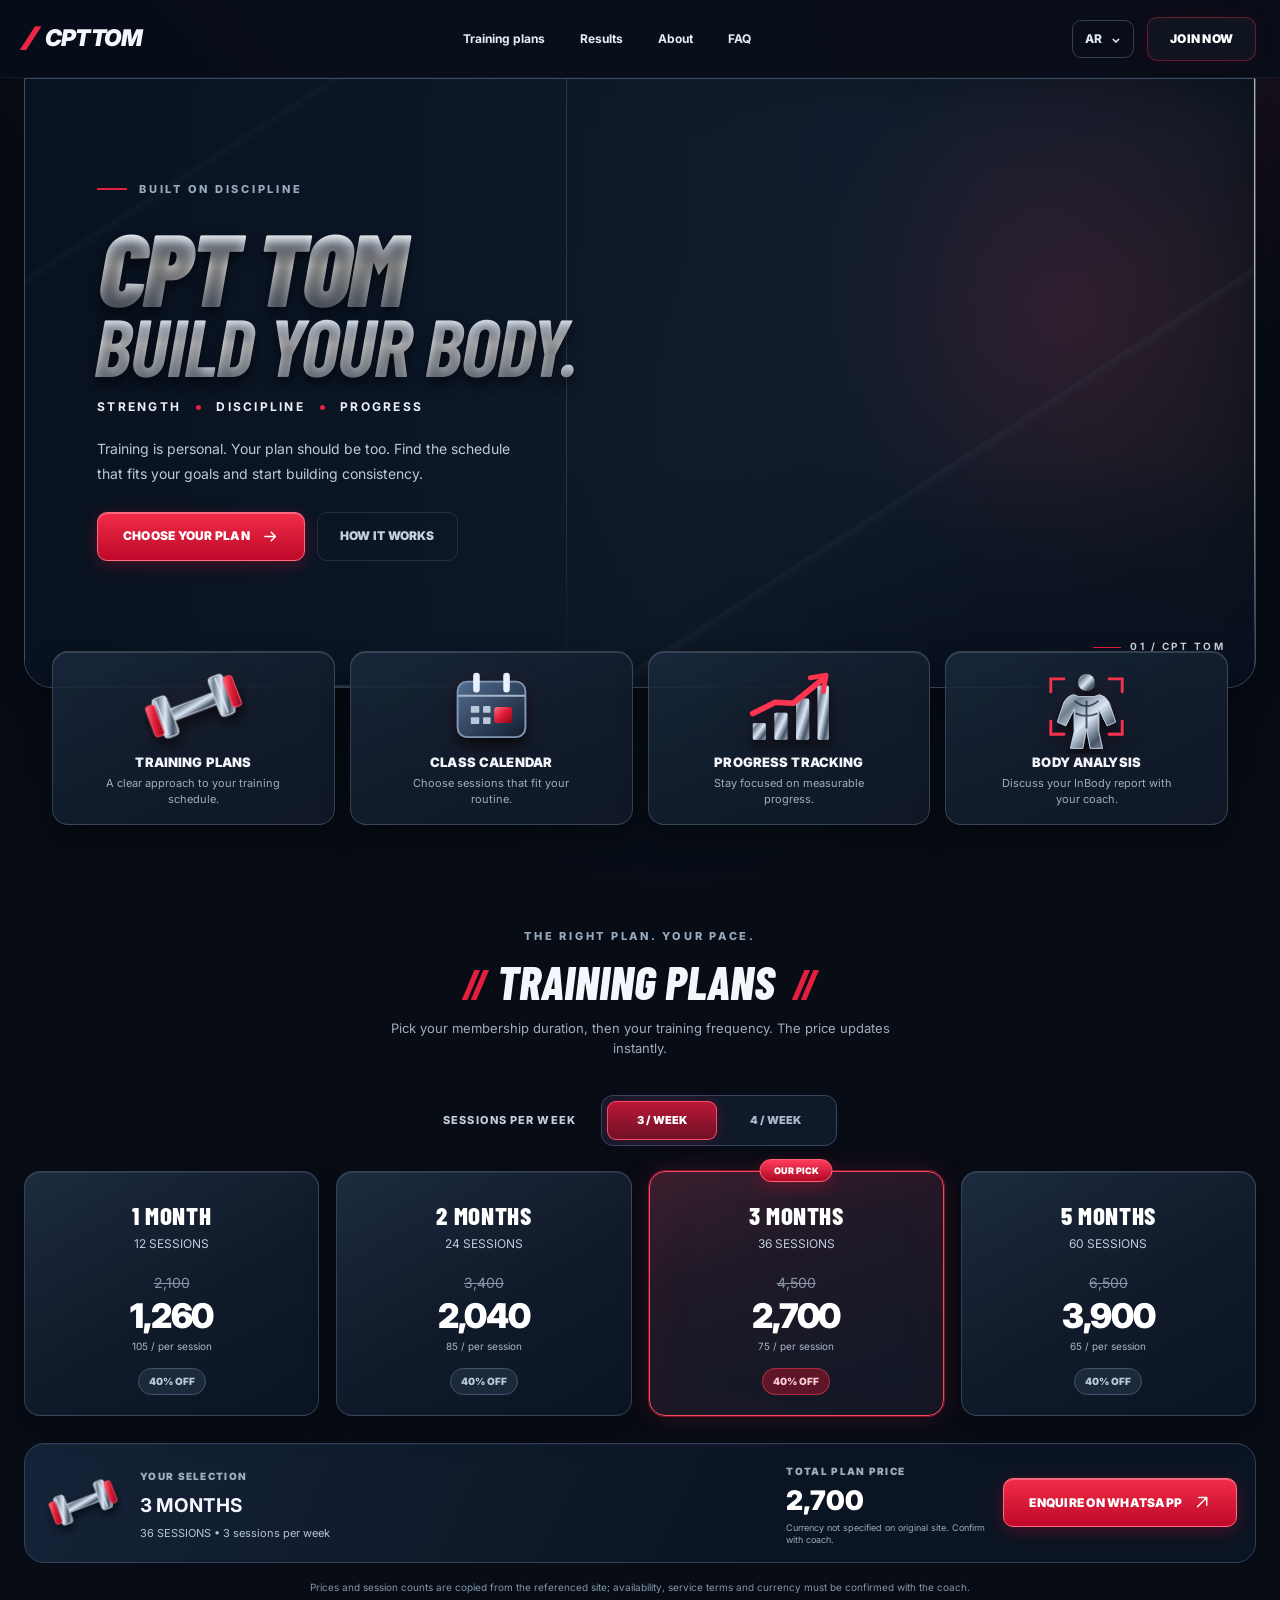
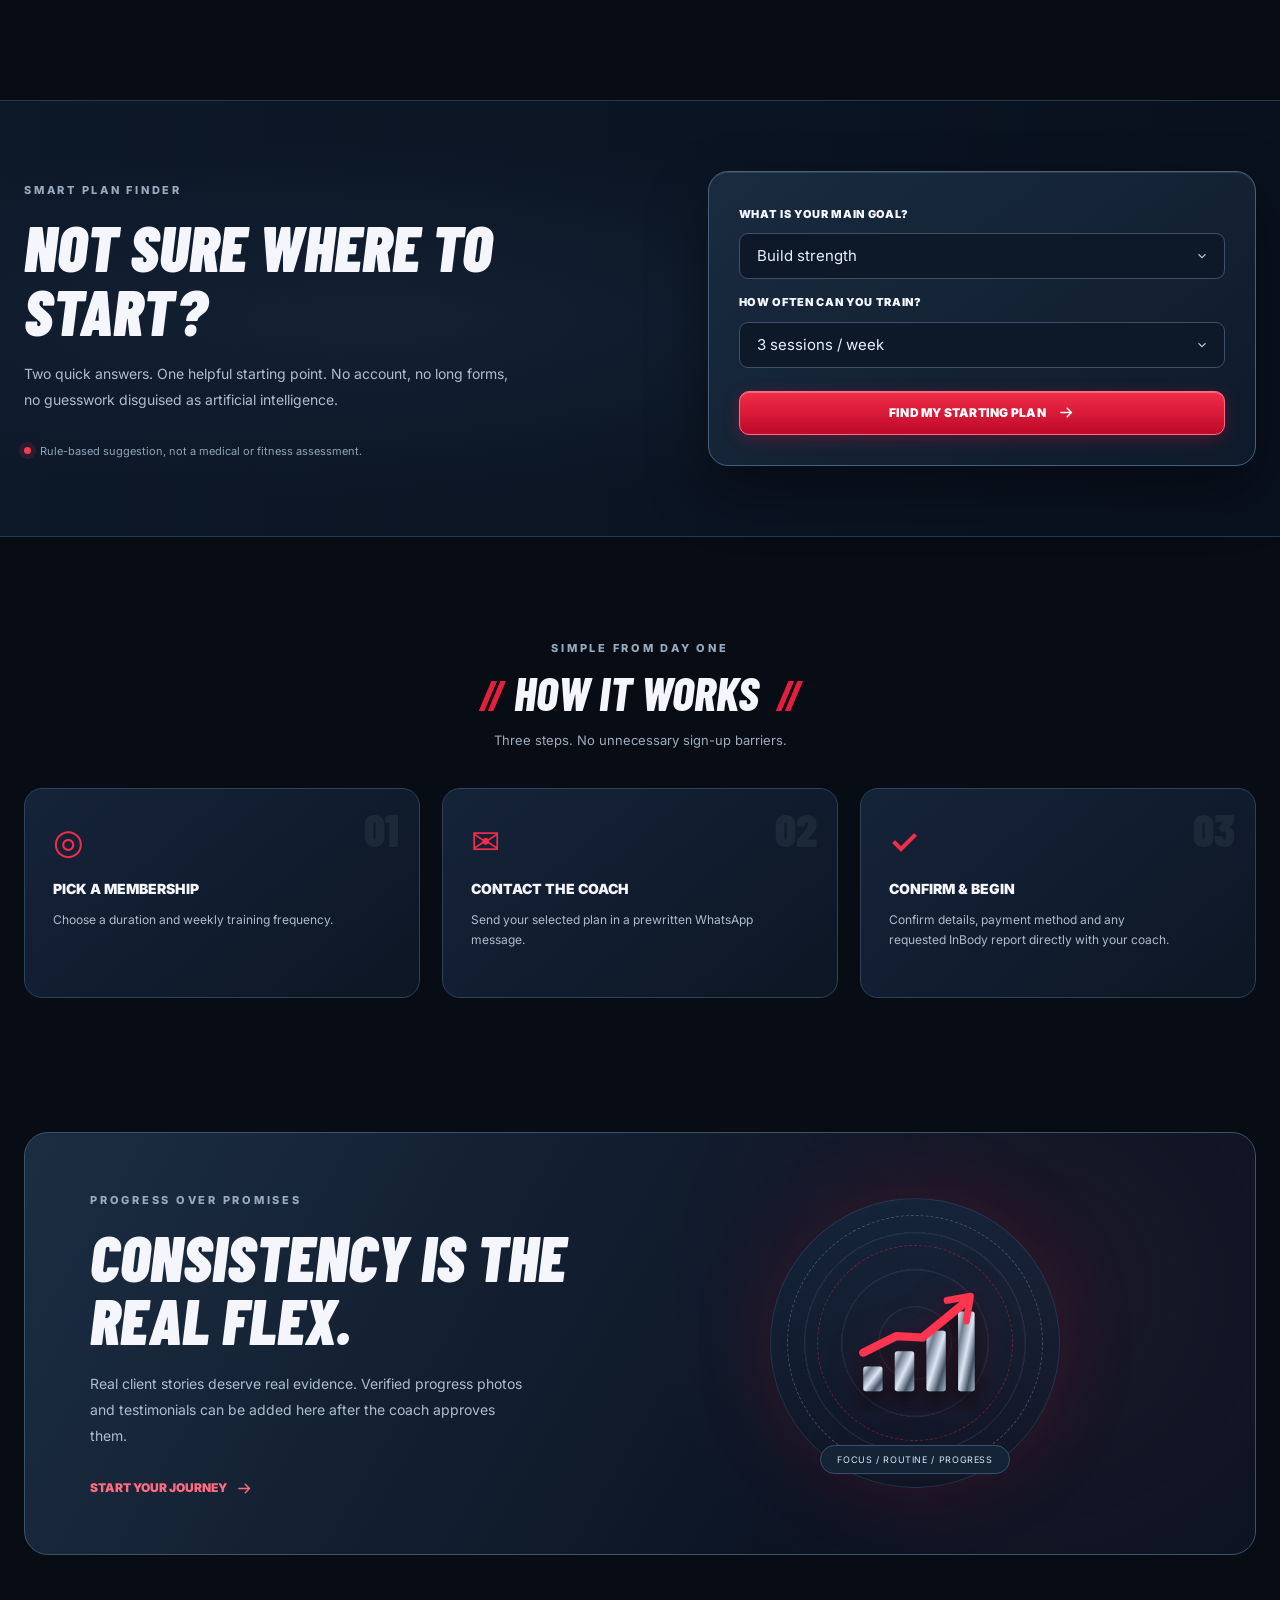
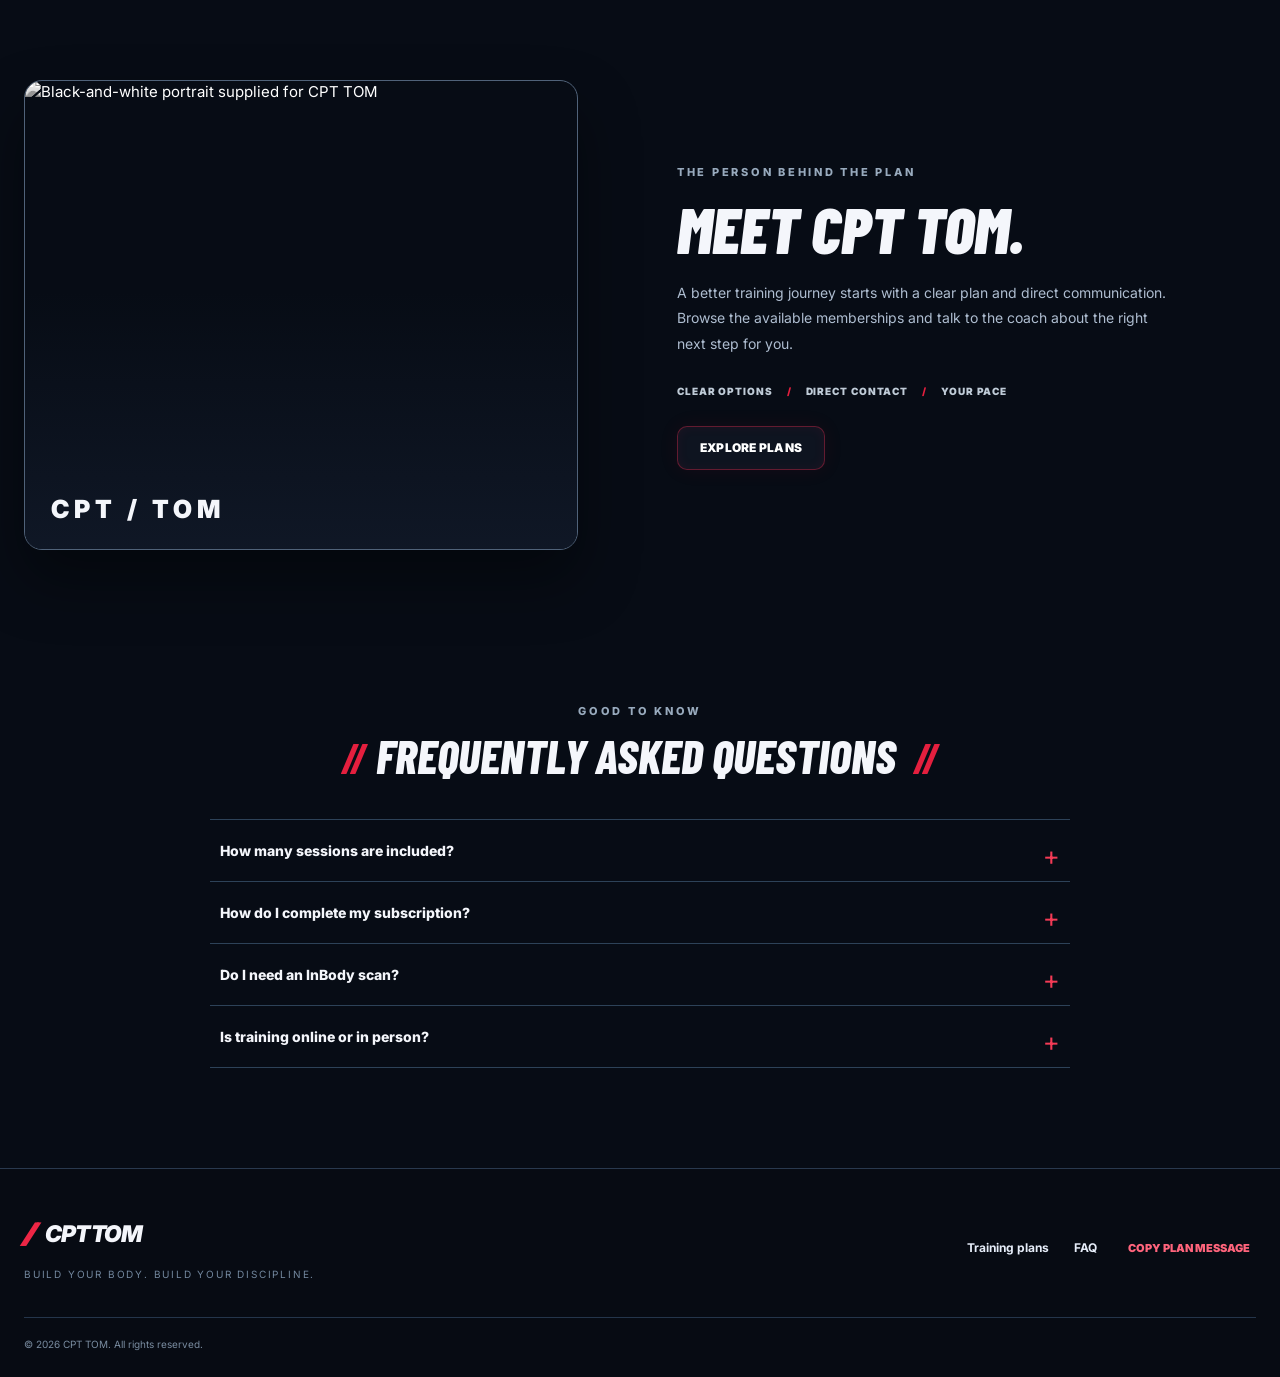
==== index.html @ 25c70163 "Add files via upload" ====
<!DOCTYPE html>
<html lang="en" dir="ltr">
<head>
  <meta charset="UTF-8" />
  <meta name="viewport" content="width=device-width, initial-scale=1, viewport-fit=cover" />
  <meta name="theme-color" content="#080d17" />
  <meta name="description" content="CPT TOM | Personal training membership plans. Choose your schedule and take the first step toward consistent progress." />
  <meta property="og:title" content="CPT TOM | Build Your Body" />
  <meta property="og:description" content="Explore training plans and connect directly with CPT TOM." />
  <meta property="og:type" content="website" />
  <link rel="icon" href="./assets/favicon.svg" type="image/svg+xml" />
  <link rel="stylesheet" href="./style.css" />
  <title>CPT TOM | BUILD YOUR BODY</title>
</head>
<body>
  <svg class="svg-defs" xmlns="http://www.w3.org/2000/svg" aria-hidden="true" focusable="false">
    <defs>
      <linearGradient id="steel" x1="0" y1="0" x2="1" y2="1"><stop stop-color="#eef5ff"/><stop offset=".23" stop-color="#707e8f"/><stop offset=".5" stop-color="#dce7f6"/><stop offset=".76" stop-color="#455365"/><stop offset="1" stop-color="#a4b3c6"/></linearGradient>
      <linearGradient id="redMetal" x1="0" y1="0" x2="1" y2="1"><stop stop-color="#ff7280"/><stop offset=".45" stop-color="#e21f39"/><stop offset="1" stop-color="#8c081b"/></linearGradient>
      <linearGradient id="blueSteel" x1="0" y1="0" x2="1" y2="1"><stop stop-color="#536e91"/><stop offset="1" stop-color="#131e30"/></linearGradient>
      <filter id="iconShadow" x="-40%" y="-40%" width="180%" height="180%"><feDropShadow dx="0" dy="8" stdDeviation="7" flood-color="#000" flood-opacity=".65"/></filter>
    </defs>
    <symbol id="icon-dumbbell" viewBox="0 0 120 100">
      <g filter="url(#iconShadow)" transform="translate(60 49) rotate(-21) translate(-60 -49)">
        <rect x="24" y="43" width="72" height="13" rx="5" fill="url(#steel)" stroke="#d7dfec" stroke-width=".8"/>
        <rect x="20" y="27" width="16" height="44" rx="4" fill="url(#steel)" stroke="#d7dfec" stroke-width="1"/>
        <rect x="11" y="32" width="10" height="34" rx="3" fill="url(#redMetal)" stroke="#ff5168" stroke-width="1"/>
        <rect x="84" y="27" width="16" height="44" rx="4" fill="url(#steel)" stroke="#d7dfec" stroke-width="1"/>
        <rect x="99" y="32" width="10" height="34" rx="3" fill="url(#redMetal)" stroke="#ff5168" stroke-width="1"/>
        <path d="M24 30v38M92 29v40" stroke="#eaf3ff" stroke-opacity=".75" stroke-width="2"/>
      </g>
    </symbol>
    <symbol id="icon-calendar" viewBox="0 0 120 100">
      <g filter="url(#iconShadow)"><rect x="24" y="23" width="72" height="59" rx="10" fill="url(#blueSteel)" stroke="#8095b1" stroke-width="2"/>
        <path d="M24 38h72" stroke="#a5b6cb" stroke-width="2"/>
        <path d="M44 17v14M76 17v14" stroke="#e6f0fe" stroke-width="7" stroke-linecap="round"/>
        <rect x="63" y="50" width="19" height="17" rx="3" fill="url(#redMetal)"/>
        <g fill="#b8c8db"><rect x="38" y="49" width="9" height="7" rx="1"/><rect x="51" y="49" width="8" height="7" rx="1"/><rect x="38" y="61" width="9" height="7" rx="1"/><rect x="51" y="61" width="8" height="7" rx="1"/></g>
      </g>
    </symbol>
    <symbol id="icon-trending" viewBox="0 0 120 100">
      <g filter="url(#iconShadow)"><rect x="22" y="67" width="14" height="18" rx="2" fill="url(#steel)"/><rect x="45" y="56" width="14" height="29" rx="2" fill="url(#steel)"/><rect x="68" y="41" width="14" height="44" rx="2" fill="url(#steel)"/><rect x="91" y="27" width="12" height="58" rx="2" fill="url(#steel)"/>
        <path d="m22 57 24-12 19 1 33-27" stroke="#ff3550" stroke-width="6" stroke-linecap="round" stroke-linejoin="round" fill="none"/>
        <path d="m83 19 17-3-3 18" stroke="#ff3550" stroke-width="5" stroke-linecap="round" stroke-linejoin="round" fill="none"/>
      </g>
    </symbol>
    <symbol id="icon-body" viewBox="0 0 120 100">
      <g filter="url(#iconShadow)" stroke-linecap="round"><path d="M22 34V20h14M84 20h14v14M22 65v14h14M84 79h14V65" fill="none" stroke="#f5334d" stroke-width="3"/>
        <circle cx="60" cy="24" r="9" fill="url(#steel)"/><path d="M46 37Q40 38 36 45L29 66 38 70 47 52 47 76 43 94h13l4-21 4 21h13l-4-18V52l9 18 9-4-7-21q-4-7-10-8l-6 2h-16z" fill="url(#steel)" stroke="#c6d5e9" stroke-width="1"/>
        <path d="M48 44q12 10 24 0M49 57q11 5 22 0M60 44v28" stroke="#152337" stroke-width="2" opacity=".75" fill="none"/>
      </g>
    </symbol>
    <symbol id="arrow-up-right" viewBox="0 0 24 24"><path d="M5 18 18 5M7 5h11v11" fill="none" stroke="currentColor" stroke-width="2" stroke-linecap="round" stroke-linejoin="round"/></symbol>
    <symbol id="arrow-right" viewBox="0 0 24 24"><path d="M4 12h15m-6-6 6 6-6 6" fill="none" stroke="currentColor" stroke-width="2" stroke-linecap="round" stroke-linejoin="round"/></symbol>
  </svg>
  <div class="top-glow" aria-hidden="true"></div>
  <header class="site-header" id="top">
    <div class="container header-inner">
      <a class="brand" href="#top" aria-label="CPT TOM home"><span class="brand-slash">//</span><span>CPT TOM</span></a>
      <nav class="desktop-nav" aria-label="Main navigation">
        <a href="#plans" data-t="navPlans">Training plans</a>
        <a href="#results" data-t="navResults">Results</a>
        <a href="#about" data-t="navAbout">About</a>
        <a href="#faq" data-t="navFaq">FAQ</a>
      </nav>
      <div class="header-actions">
        <button class="lang-toggle" id="langToggle" type="button" aria-label="Switch language">AR <span class="chevron">⌄</span></button>
        <a href="#plans" class="btn btn-outline header-join" data-t="joinNow">JOIN NOW</a>
        <button class="menu-toggle" id="menuToggle" type="button" aria-expanded="false" aria-controls="mobileMenu" aria-label="Open menu"><span></span><span></span><span></span></button>
      </div>
    </div>
    <nav id="mobileMenu" class="mobile-nav" aria-label="Mobile navigation" hidden>
      <a href="#plans" data-t="navPlans">Training plans</a>
      <a href="#results" data-t="navResults">Results</a>
      <a href="#about" data-t="navAbout">About</a>
      <a href="#faq" data-t="navFaq">FAQ</a>
    </nav>
  </header>
  <main>
    <section class="hero container" aria-labelledby="hero-title">
      <div class="hero-media" aria-hidden="true"><img src="./assets/coach-portrait.jpg" width="1122" height="1402" alt="" fetchpriority="high" /></div>
      <div class="hero-backlight" aria-hidden="true"></div>
      <div class="hero-content">
        <div class="eyebrow"><span class="eyebrow-line"></span><span data-t="heroEyebrow">BUILT ON DISCIPLINE</span></div>
        <h1 id="hero-title"><span>CPT TOM</span><strong data-t="heroHeadline">BUILD YOUR BODY.</strong></h1>
        <p class="hero-statement" data-t="heroSub">STRENGTH <i></i> DISCIPLINE <i></i> PROGRESS</p>
        <p class="hero-copy" data-t="heroCopy">Training is personal. Your plan should be too. Find the schedule that fits your goals and start building consistency.</p>
        <div class="hero-buttons"><a class="btn btn-red btn-large" href="#plans"><span data-t="choosePlan">CHOOSE YOUR PLAN</span><svg class="arrow-icon"><use href="#arrow-right"/></svg></a><a class="btn btn-ghost" href="#process" data-t="howItWorks">HOW IT WORKS</a></div>
      </div>
      <div class="hero-corner" aria-hidden="true"><span class="corner-line"></span>01 / CPT TOM</div>
      <div class="hero-edge" aria-hidden="true"></div>
    </section>

    <section class="features container" aria-label="Training features">
      <article class="feature-card reveal"><div class="feature-icon"><svg viewBox="0 0 120 100"><use href="#icon-dumbbell"/></svg></div><div><h3 data-t="featureTrain">TRAINING PLANS</h3><p data-t="featureTrainDesc">A clear approach to your training schedule.</p></div></article>
      <article class="feature-card reveal"><div class="feature-icon"><svg viewBox="0 0 120 100"><use href="#icon-calendar"/></svg></div><div><h3 data-t="featureCalendar">CLASS CALENDAR</h3><p data-t="featureCalendarDesc">Choose sessions that fit your routine.</p></div></article>
      <article class="feature-card reveal"><div class="feature-icon"><svg viewBox="0 0 120 100"><use href="#icon-trending"/></svg></div><div><h3 data-t="featureProgress">PROGRESS TRACKING</h3><p data-t="featureProgressDesc">Stay focused on measurable progress.</p></div></article>
      <article class="feature-card reveal"><div class="feature-icon"><svg viewBox="0 0 120 100"><use href="#icon-body"/></svg></div><div><h3 data-t="featureBody">BODY ANALYSIS</h3><p data-t="featureBodyDesc">Discuss your InBody report with your coach.</p></div></article>
    </section>

    <section id="plans" class="section plans-section container" aria-labelledby="plans-title">
      <div class="section-heading reveal"><span class="section-kicker" data-t="plansKicker">THE RIGHT PLAN. YOUR PACE.</span><h2 id="plans-title"><b>//</b> <span data-t="plansTitle">TRAINING PLANS</span> <b>//</b></h2><p data-t="plansIntro">Pick your membership duration, then your training frequency. The price updates instantly.</p></div>
      <div class="plan-controls"><span data-t="frequencyLabel">SESSIONS PER WEEK</span><div class="segment" role="group" aria-label="Sessions per week"><button type="button" class="frequency-btn is-active" data-frequency="3" aria-pressed="true"><span data-t="threeWeekly">3 / WEEK</span></button><button type="button" class="frequency-btn" data-frequency="4" aria-pressed="false"><span data-t="fourWeekly">4 / WEEK</span></button></div></div>
      <div id="planCards" class="pricing-grid" aria-label="Membership choices"></div>
      <div class="plan-summary" id="selectionSummary"><div class="summary-icon"><svg viewBox="0 0 120 100"><use href="#icon-dumbbell"/></svg></div><div class="summary-main"><span class="summary-label" data-t="yourSelection">YOUR SELECTION</span><h3 id="summaryPlan"></h3><p id="summaryDescription"></p></div><div class="summary-price"><span data-t="totalPrice">TOTAL PLAN PRICE</span><strong id="summaryPrice"></strong><small data-t="currencyNote">Currency not specified on original site. Confirm with coach.</small></div><button id="joinSelected" class="btn btn-red btn-large" type="button"><span data-t="joinOnWhatsApp">ENQUIRE ON WHATSAPP</span><svg class="arrow-icon"><use href="#arrow-up-right"/></svg></button></div>
      <p class="pricing-disclaimer" data-t="priceDisclaimer">Prices and session counts are copied from the referenced site; availability, service terms and currency must be confirmed with the coach.</p>
    </section>

    <section class="section advisor-section" id="advisor" aria-labelledby="advisor-title">
      <div class="container advisor-wrap"><div class="advisor-intro reveal"><span class="section-kicker" data-t="smartKicker">SMART PLAN FINDER</span><h2 id="advisor-title" data-t="advisorTitle">NOT SURE WHERE TO START?</h2><p data-t="advisorDesc">Two quick answers. One helpful starting point. No account, no long forms, no guesswork disguised as artificial intelligence.</p><div class="advisor-note"><span class="dot-pulse"></span><span data-t="advisorNote">Rule-based suggestion, not a medical or fitness assessment.</span></div></div><div class="advisor-card reveal"><label for="goalSelect" data-t="goalLabel">WHAT IS YOUR MAIN GOAL?</label><select id="goalSelect"><option value="strength" data-t="goalStrength">Build strength</option><option value="muscle" data-t="goalMuscle">Build muscle</option><option value="general" data-t="goalGeneral">General fitness</option></select><label for="daysSelect" data-t="daysLabel">HOW OFTEN CAN YOU TRAIN?</label><select id="daysSelect"><option value="3" data-t="threeDays">3 sessions / week</option><option value="4" data-t="fourDays">4 sessions / week</option></select><button id="getRecommendation" class="btn btn-red btn-full" type="button"><span data-t="findPlan">FIND MY STARTING PLAN</span><svg class="arrow-icon"><use href="#arrow-right"/></svg></button><div id="recommendation" class="recommendation" aria-live="polite" hidden></div></div></div>
    </section>

    <section class="section process-section container" id="process" aria-labelledby="process-title"><div class="section-heading reveal"><span class="section-kicker" data-t="processKicker">SIMPLE FROM DAY ONE</span><h2 id="process-title"><b>//</b> <span data-t="processTitle">HOW IT WORKS</span> <b>//</b></h2><p data-t="processIntro">Three steps. No unnecessary sign-up barriers.</p></div><div class="steps-grid"><div class="step reveal"><span class="step-index">01</span><div class="step-mark">◎</div><h3 data-t="stepOne">PICK A MEMBERSHIP</h3><p data-t="stepOneDesc">Choose a duration and weekly training frequency.</p></div><div class="step reveal"><span class="step-index">02</span><div class="step-mark">✉</div><h3 data-t="stepTwo">CONTACT THE COACH</h3><p data-t="stepTwoDesc">Send your selected plan in a prewritten WhatsApp message.</p></div><div class="step reveal"><span class="step-index">03</span><div class="step-mark">✓</div><h3 data-t="stepThree">CONFIRM & BEGIN</h3><p data-t="stepThreeDesc">Confirm details, payment method and any requested InBody report directly with your coach.</p></div></div></section>

    <section id="results" class="section results-section container" aria-labelledby="results-title"><div class="results-panel reveal"><div><span class="section-kicker" data-t="resultsKicker">PROGRESS OVER PROMISES</span><h2 id="results-title" data-t="resultsTitle">CONSISTENCY IS THE REAL FLEX.</h2><p data-t="resultsDesc">Real client stories deserve real evidence. Verified progress photos and testimonials can be added here after the coach approves them.</p><a href="#plans" class="text-link"><span data-t="startJourney">START YOUR JOURNEY</span><svg class="arrow-icon"><use href="#arrow-right"/></svg></a></div><div class="result-visual" aria-hidden="true"><div class="result-grid"></div><div class="orbit orbit-one"></div><div class="orbit orbit-two"></div><div class="result-center"><svg viewBox="0 0 120 100"><use href="#icon-trending"/></svg></div><div class="result-capsule">FOCUS / ROUTINE / PROGRESS</div></div></div></section>

    <section class="section about-section container" id="about" aria-labelledby="about-title"><div class="about-photo reveal"><img src="./assets/coach-portrait.jpg" width="1122" height="1402" loading="lazy" alt="Black-and-white portrait supplied for CPT TOM"/><div class="about-photo-label">CPT / TOM</div></div><div class="about-content reveal"><span class="section-kicker" data-t="aboutKicker">THE PERSON BEHIND THE PLAN</span><h2 id="about-title" data-t="aboutTitle">MEET CPT TOM.</h2><p data-t="aboutCopy">A better training journey starts with a clear plan and direct communication. Browse the available memberships and talk to the coach about the right next step for you.</p><div class="about-strip"><span data-t="aboutPointA">CLEAR OPTIONS</span><span class="separator">/</span><span data-t="aboutPointB">DIRECT CONTACT</span><span class="separator">/</span><span data-t="aboutPointC">YOUR PACE</span></div><a href="#plans" class="btn btn-outline" data-t="explorePlans">EXPLORE PLANS</a></div></section>

    <section class="section faq-section container" id="faq" aria-labelledby="faq-title"><div class="section-heading reveal"><span class="section-kicker" data-t="faqKicker">GOOD TO KNOW</span><h2 id="faq-title"><b>//</b> <span data-t="faqTitle">FREQUENTLY ASKED QUESTIONS</span> <b>//</b></h2></div><div class="faq-list"><details class="faq-item"><summary data-t="q1">How many sessions are included?</summary><p data-t="a1">The displayed plans include 12 or 16 sessions per month, with corresponding totals for longer memberships.</p></details><details class="faq-item"><summary data-t="q2">How do I complete my subscription?</summary><p data-t="a2">Choose a plan and send a WhatsApp enquiry. The coach confirms availability, payment details and the subscription.</p></details><details class="faq-item"><summary data-t="q3">Do I need an InBody scan?</summary><p data-t="a3">The original site requests an InBody report. Ask the coach when it is needed and send personal health details privately, not through this public webpage.</p></details><details class="faq-item"><summary data-t="q4">Is training online or in person?</summary><p data-t="a4">The original listing does not specify this. Confirm format, location and schedule directly with the coach before paying.</p></details></div></section>
  </main>
  <footer class="footer"><div class="container footer-content"><div class="footer-left"><a class="brand" href="#top"><span class="brand-slash">//</span><span>CPT TOM</span></a><p data-t="footerTag">BUILD YOUR BODY. BUILD YOUR DISCIPLINE.</p></div><div class="footer-right"><a href="#plans" data-t="navPlans">Training plans</a><a href="#faq" data-t="navFaq">FAQ</a><button id="copyPlan" type="button" data-t="copyPlan">COPY PLAN MESSAGE</button></div><div class="copyright">© <span id="year"></span> CPT TOM. <span data-t="footerRights">All rights reserved.</span></div></div></footer>
  <div class="mobile-sticky" id="mobileSticky"><div><small data-t="mobileSelected">SELECTED PLAN</small><strong id="stickyPrice">2,700</strong></div><button id="mobileJoin" type="button" class="btn btn-red"><span data-t="joinNow">JOIN NOW</span><svg class="arrow-icon"><use href="#arrow-right"/></svg></button></div>
  <div id="toast" class="toast" role="status" aria-live="polite"></div>
  <script src="./script.js" defer></script>
</body>
</html>
---- style.css ----
@import url('https://fonts.googleapis.com/css2?family=Barlow+Condensed:wght@500;600;700;800;900&family=Inter:wght@400;500;600;700;800;900&family=Cairo:wght@400;500;600;700;800;900&display=swap');
:root{color-scheme:dark;--bg:#070c15;--bg2:#0d1625;--panel:#111d2d;--panel2:#152338;--red:#e41f3e;--red-dark:#a60c28;--line:#2a3b51;--text:#f4f6fb;--muted:#9eadbe;--chrome:#cbd7e5;--max:1250px;--ease:cubic-bezier(.22,1,.36,1)}
*,*::before,*::after{box-sizing:border-box}html{scroll-behavior:smooth;scroll-padding-top:90px}body{margin:0;background:radial-gradient(ellipse 80% 45% at 53% -14%,#1a3049 0%,transparent 75%),var(--bg);color:var(--text);font:15px/1.5 Inter,system-ui,sans-serif;overflow-x:hidden}body[dir=rtl],html[dir=rtl] body{font-family:Cairo,system-ui,sans-serif}::selection{background:#d3203c;color:#fff}button,input,select{font:inherit}button,a{-webkit-tap-highlight-color:transparent}a{color:inherit;text-decoration:none}button{cursor:pointer}button:focus-visible,a:focus-visible,select:focus-visible{outline:2px solid #ff6e80;outline-offset:4px}img{display:block;max-width:100%}.svg-defs{position:absolute;width:0;height:0;overflow:hidden}.container{width:min(calc(100% - 48px),var(--max));margin-inline:auto}.top-glow{position:absolute;inset:0 0 auto;height:650px;pointer-events:none;background:radial-gradient(ellipse 40% 55% at 85% 14%,#b80b1f20,transparent 75%);z-index:-1}.site-header{position:sticky;top:0;z-index:100;border-bottom:1px solid #d5eaff0d;background:#080e19e8;backdrop-filter:blur(20px)}.header-inner{height:77px;display:flex;align-items:center;justify-content:space-between;gap:24px}.brand{font-family:Inter,Arial,sans-serif;white-space:nowrap;display:inline-flex;align-items:center;gap:9px;font-size:23px;letter-spacing:-1.15px;font-weight:900;font-style:italic}.brand-slash{color:#ed2645;font-size:27px;letter-spacing:-9px;padding-inline-end:8px;transform:skew(-12deg)}.desktop-nav{display:flex;gap:35px;align-items:center}.desktop-nav a,.footer-right a{font-size:12px;font-weight:700;color:#e6edf9;transition:color .2s}.desktop-nav a:hover,.footer-right a:hover{color:#ff526d}.header-actions{display:flex;align-items:center;gap:13px}.lang-toggle{background:transparent;border:1px solid #344052;border-radius:9px;color:#dce7f5;padding:9px 12px;font-size:12px;font-weight:800}.chevron{margin-inline-start:6px}.btn{display:inline-flex;align-items:center;justify-content:center;gap:12px;border:0;border-radius:10px;font-family:Inter,Arial,sans-serif;font-size:12px;font-weight:900;letter-spacing:.02em;min-height:42px;padding:12px 22px;transition:transform .25s var(--ease),box-shadow .25s var(--ease),background .25s}.btn:hover{transform:translateY(-2px)}.btn:active{transform:translateY(0) scale(.98)}.btn-outline{background:#0e1420;border:1px solid #d326466e;box-shadow:inset 0 0 12px #df1e3612,0 0 20px #d00c2a15;color:#fff}.btn-outline:hover{box-shadow:0 0 20px #d00c2a42}.btn-red{background:linear-gradient(180deg,#f12d48,#c20b2c 92%);color:white;border:1px solid #ff6b82;box-shadow:0 4px 16px #df103b49,inset 0 1px #ff9aaa80;position:relative;overflow:hidden}.btn-red:before{content:"";position:absolute;inset:0;transform:translateX(-130%) skewX(-25deg);background:linear-gradient(90deg,transparent,#fff3,transparent);transition:transform .7s}.btn-red:hover:before{transform:translateX(130%) skewX(-25deg)}.btn-red:hover{box-shadow:0 7px 25px #db103b70}.btn-large{min-height:49px;padding:13px 25px}.btn-ghost{background:transparent;color:#c2d0df;border:1px solid #56627a50}.arrow-icon{width:17px;height:17px;flex:none}.menu-toggle{border:0;background:none;display:none;width:40px;height:40px;align-items:center;justify-content:center;flex-direction:column;gap:5px}.menu-toggle span{display:block;width:21px;height:2px;background:#fff;border-radius:5px}.mobile-nav{position:absolute;inset:77px 0 auto;background:#0d1423;border-bottom:1px solid var(--line);padding:12px 24px 20px;box-shadow:0 16px 35px #0008}.mobile-nav a{display:block;font-size:14px;font-weight:700;padding:13px 0;border-bottom:1px solid #ffffff12}.mobile-nav[hidden]{display:none}
.hero{height:610px;position:relative;overflow:hidden;border:1px solid #3c4e63;border-radius:0 0 28px 28px;background:linear-gradient(113deg,#0b1220 0%,#101e30 55%,#11151c 100%);box-shadow:inset 0 0 50px #0005,0 25px 75px #0005}.hero:after{content:"";position:absolute;z-index:2;inset:0;background:linear-gradient(90deg,#09121f 0%,#0b1626f7 34%,#101a27a8 52%,#0b111e00 78%),linear-gradient(0deg,#08101f 0%,transparent 38%);pointer-events:none}.hero:before{content:"";position:absolute;z-index:3;inset:0;background:linear-gradient(147deg,transparent 14%,#ffffff06 14.2%,transparent 15%,transparent 70%,#5a829413 70.2%,transparent 71%);pointer-events:none}.hero-media{position:absolute;top:-72px;right:0;bottom:0;width:56%;height:116%;overflow:hidden;filter:contrast(1.08)}.hero-media img{width:100%;height:100%;object-fit:cover;object-position:center 29%;filter:grayscale(1) contrast(1.10) brightness(.89)}.hero-backlight{position:absolute;right:-8%;top:-11%;width:46%;height:98%;z-index:1;background:radial-gradient(ellipse at center,#ba1b352e,transparent 65%);mix-blend-mode:screen}.hero-content{position:relative;z-index:4;padding:102px 0 0 72px;max-width:760px}.eyebrow,.section-kicker{font-size:11px;letter-spacing:.25em;color:#98aabd;font-weight:800}.eyebrow{display:flex;align-items:center;gap:12px}.eyebrow-line{display:block;width:30px;height:2px;background:var(--red)}.hero h1{margin:24px 0 13px;display:flex;flex-direction:column;font-family:'Barlow Condensed',Impact,sans-serif;font-size:clamp(65px,8vw,111px);font-style:italic;letter-spacing:-2px;line-height:.86;font-weight:900;text-shadow:0 7px 12px #0008;transform:skew(-3deg);transform-origin:left}.hero h1 span{background:linear-gradient(0deg,#8490a4 0%,#fff 50%,#bfcad9 72%,#fff 90%);-webkit-background-clip:text;background-clip:text;color:transparent}.hero h1 strong{font-size:.79em;letter-spacing:-1px;white-space:nowrap;background:linear-gradient(0deg,#a2adbd 0%,#fafcff 52%,#c3cedc 74%,#fff 100%);-webkit-background-clip:text;background-clip:text;color:transparent}.hero-statement{display:flex;gap:15px;align-items:center;color:#edf1f7;font-size:12px;font-weight:700;letter-spacing:.19em;margin:19px 0 20px}.hero-statement i{display:inline-block;background:#e12243;width:5px;height:5px;border-radius:50%}.hero-copy{max-width:420px;color:#bdc9d8;font-size:14px;line-height:1.8}.hero-buttons{display:flex;gap:12px;margin-top:25px;flex-wrap:wrap}.hero-corner{position:absolute;z-index:4;right:30px;bottom:33px;letter-spacing:.25em;color:#c9d0da;font-size:10px;font-weight:700}.corner-line{display:inline-block;width:28px;height:1px;margin-right:9px;vertical-align:middle;background:var(--red)}.hero-edge{position:absolute;z-index:4;left:0;bottom:0;width:42%;height:2px;background:linear-gradient(90deg,transparent,#8db3d148,transparent)}
.features{display:grid;grid-template-columns:repeat(4,1fr);gap:15px;margin-top:-37px;position:relative;z-index:5;padding-inline:28px}.feature-card{background:linear-gradient(155deg,#1a2a3dd9,#101a29 66%,#101826);min-height:170px;display:flex;flex-direction:column;align-items:center;text-align:center;justify-content:flex-start;border:1px solid #7789a15b;border-radius:16px;padding:8px 13px 16px;box-shadow:inset 0 1px #f6fbff24,0 14px 30px #0005;transition:transform .35s var(--ease),border-color .35s}.feature-card:hover{transform:translateY(-7px);border-color:#c3d4ef77}.feature-icon{height:94px;width:117px;filter:drop-shadow(0 0 12px #c20d2a18)}.feature-icon svg{width:100%;height:100%;transition:transform .4s var(--ease)}.feature-card:hover svg{transform:rotate(-4deg) scale(1.08)}.feature-card h3{font-size:13px;line-height:1.25;letter-spacing:.01em;margin:0 0 6px;font-weight:900}.feature-card p{font-size:11px;color:var(--muted);line-height:1.45;margin:0;max-width:180px}
.section{padding-block:99px 35px}.section-heading{text-align:center;margin-bottom:37px}.section-heading h2{font-family:'Barlow Condensed',Impact,sans-serif;font-style:italic;font-size:clamp(31px,4vw,47px);font-weight:800;line-height:1.1;margin:9px 0 12px}.section-heading h2 b{color:var(--red);font-style:italic;font-size:.88em;letter-spacing:-8px;margin-right:8px}.section-heading h2 b:last-child{margin-left:8px}.section-heading p{color:var(--muted);font-size:13px;max-width:550px;margin:0 auto}.plan-controls{display:flex;justify-content:center;align-items:center;gap:25px;color:#c4d0dc;font-size:11px;font-weight:800;letter-spacing:.1em;margin-bottom:25px}.segment{display:flex;gap:4px;align-items:center;border:1px solid #37465c;border-radius:12px;background:#0f1929;padding:5px}.frequency-btn{border:0;background:transparent;color:#a9b8c9;border-radius:9px;min-width:110px;font-size:11px;font-weight:900;padding:11px 15px;transition:background .2s,box-shadow .2s,color .2s}.frequency-btn.is-active{background:linear-gradient(180deg,#bc1836,#6e1026);color:#fff;box-shadow:inset 0 0 0 1px #fc4867,0 0 14px #ed184436}.pricing-grid{display:grid;grid-template-columns:repeat(4,minmax(0,1fr));gap:17px}.pricing-card{position:relative;min-height:235px;display:flex;flex-direction:column;align-items:center;justify-content:center;text-align:center;padding:28px 16px 20px;background:linear-gradient(150deg,#1c2b3e 0%,#111a2a 53%,#0b1422);border:1px solid #51627a8c;border-radius:16px;box-shadow:inset 0 1px 0 #ffffff17,0 13px 30px #0004;transition:border-color .3s,transform .3s,box-shadow .3s;cursor:pointer}.pricing-card:hover{transform:translateY(-5px);border-color:#a5b5c7}.pricing-card.is-selected{border-color:#fd4863;box-shadow:0 0 0 1px #e91f3d77,0 0 28px #e41f3e30,inset 0 0 50px #ad0a2414;background:linear-gradient(160deg,#38202f 0%,#201927 35%,#101826 95%)}.pricing-card input{position:absolute;opacity:0;pointer-events:none}.pricing-card input:focus-visible + .price-focus{outline:2px solid white;outline-offset:2px}.price-focus{pointer-events:none;position:absolute;inset:0;border-radius:16px}.plan-badge{position:absolute;top:-13px;left:50%;transform:translateX(-50%);border-radius:20px;padding:4px 13px;background:linear-gradient(180deg,#ff3c5a,#ae0927);border:1px solid #ff6378;color:#fff;white-space:nowrap;font-size:9px;font-weight:900;box-shadow:0 5px 15px #d30a364a}.pricing-card h3{font:800 25px 'Barlow Condensed',sans-serif;margin:0 0 5px;letter-spacing:.025em}.card-sessions{font-size:12px;color:#becbdd;margin-bottom:19px}.card-old{font-size:14px;color:#8995a6;text-decoration:line-through;text-decoration-thickness:1px}.card-price{font-size:34px;letter-spacing:-1.1px;line-height:1.35;font-weight:900;color:#fff}.card-price-label{font-size:10px;color:#a8b8c9}.card-save{font-size:10px;font-weight:900;color:#fac7d0;background:#5e1528;border:1px solid #dd3954a4;border-radius:20px;padding:5px 10px;margin-top:14px}.pricing-card:not(.is-selected) .card-save{color:#b8c7d8;background:#1b293a;border-color:#43556d}.plan-summary{margin-top:27px;display:flex;gap:17px;align-items:center;border:1px solid #30415a;border-radius:20px;padding:15px 18px;background:linear-gradient(115deg,#152338,#0b1422 60%);box-shadow:inset 0 1px #ffffff0b}.summary-icon{width:80px;height:80px;flex:none}.summary-icon svg{width:100%;height:100%}.summary-main{flex:1;min-width:0}.summary-label,.summary-price>span{font-size:10px;color:#9eaec1;font-weight:900;letter-spacing:.13em}.summary-main h3{margin:5px 0;font-size:19px}.summary-main p{font-size:11px;color:#b6c4d4;margin:0}.summary-price{min-width:162px}.summary-price strong{display:block;color:#fff;font-size:27px;font-weight:900}.summary-price small{display:block;max-width:200px;color:#9aabba;font-size:9px;line-height:1.4}.pricing-disclaimer{text-align:center;font-size:10px;color:#8397ac;margin:16px auto 0;max-width:720px;line-height:1.6}
.advisor-section{position:relative;margin-top:70px;padding-block:70px;background:radial-gradient(ellipse at 30% 50%,#20344b5d,transparent 58%),linear-gradient(90deg,#0d1828,#09111e);border-block:1px solid #253951}.advisor-wrap{display:grid;grid-template-columns:1fr 1fr;gap:11%;align-items:center}.advisor-intro h2,.about-content h2,.results-panel h2{font:italic 850 clamp(39px,5vw,65px)/.99 'Barlow Condensed',Impact,sans-serif;margin:15px 0 19px;max-width:500px}.advisor-intro p,.about-content p,.results-panel p{color:#aebdd0;font-size:14px;line-height:1.85;max-width:500px}.advisor-note{display:flex;align-items:center;gap:9px;margin-top:30px;color:#8fa3ba;font-size:11px}.dot-pulse{background:#f63b56;width:7px;height:7px;border-radius:100%;box-shadow:0 0 0 5px #f63b5620}.advisor-card{background:linear-gradient(145deg,#1a2b40,#0e1a2a);padding:30px;border:1px solid #48607a;border-radius:20px;box-shadow:0 25px 60px #0006,inset 0 1px #ffffff1b;display:flex;flex-direction:column;gap:11px}.advisor-card label{font-size:11px;color:#f4f7ff;font-weight:900;margin-top:4px;letter-spacing:.06em}.advisor-card select{appearance:none;border:1px solid #3e5068;background:#0d1829 url('data:image/svg+xml,%3Csvg xmlns="http://www.w3.org/2000/svg" width="14" height="14" viewBox="0 0 24 24" fill="none" stroke="%23b6c3d3" stroke-width="2"%3E%3Cpath d="m6 9 6 6 6-6"/%3E%3C/svg%3E') no-repeat right 15px center;color:#e8f0fd;border-radius:9px;height:46px;padding:0 17px;cursor:pointer}.advisor-card select option{background:#111e31}.advisor-card .btn{margin-top:12px}.btn-full{width:100%}.recommendation{padding:15px 16px;border-radius:10px;border:1px solid #b12a485f;background:#3a1b2b5e;color:#dce8f5;font-size:12px;line-height:1.7}.recommendation strong{color:#fff}.recommendation button{margin-top:10px;display:block;border:0;color:#ff9faf;background:transparent;font-weight:900;text-decoration:underline;padding:0}
.steps-grid{display:grid;grid-template-columns:repeat(3,1fr);gap:22px}.step{padding:26px 28px 35px;border-radius:18px;border:1px solid #2e425a;background:linear-gradient(140deg,#152339,#0d1624);position:relative;min-height:210px}.step-index{font:900 46px 'Barlow Condensed',sans-serif;color:#d9e5f512;position:absolute;top:12px;right:20px}.step-mark{font-size:35px;color:#f12d4a;height:61px;font-weight:600}.step h3{font-weight:900;font-size:14px;margin:2px 0 11px}.step p{font-size:12px;color:#aebccc;margin:0;max-width:290px;line-height:1.7}.results-panel{display:grid;grid-template-columns:1fr 1fr;align-items:center;min-height:420px;border:1px solid #3c5368;border-radius:24px;padding:55px 65px;background:radial-gradient(circle at 82% 37%,#3a213559,transparent 36%),linear-gradient(120deg,#1c2d42,#0b1322 70%);overflow:hidden}.results-panel h2{max-width:530px}.results-panel p{max-width:440px}.text-link{display:inline-flex;gap:9px;align-items:center;margin-top:17px;font-size:12px;font-weight:900;color:#ff6b80}.result-visual{width:290px;height:290px;position:relative;margin:0 auto;display:flex;align-items:center;justify-content:center}.result-grid{position:absolute;inset:0;border-radius:50%;background:repeating-radial-gradient(circle at center,transparent 0 35px,#95b4c91a 36px 37px),linear-gradient(180deg,#152b449e,#0918272a);border:1px solid #56738c44;box-shadow:0 0 80px #af0e3033}.orbit{position:absolute;inset:17px;border-radius:50%;border:1px dashed #748e9c77;transform:rotate(-22deg)}.orbit-two{inset:47px;border-color:#e52a486c;transform:rotate(35deg)}.result-center{width:165px;height:140px;filter:drop-shadow(0 0 16px #da20402e)}.result-center svg{width:100%;height:100%}.result-capsule{position:absolute;bottom:14px;background:#152337;border:1px solid #37516c;border-radius:30px;padding:7px 16px;font-size:9px;letter-spacing:.07em;color:#d8e5f5}
.about-section{display:grid;grid-template-columns:45% 1fr;align-items:center;gap:8%;padding-block:90px 50px}.about-photo{border:1px solid #506279;border-radius:18px;height:470px;position:relative;overflow:hidden;box-shadow:0 30px 60px #0006}.about-photo:after{content:"";position:absolute;inset:0;background:linear-gradient(0deg,#101827e8 1%,transparent 55%)}.about-photo img{width:100%;height:100%;object-fit:cover;object-position:center 25%;filter:grayscale(1) contrast(1.12)}.about-photo-label{position:absolute;z-index:1;bottom:20px;left:26px;font-size:25px;font-weight:900;letter-spacing:.2em}.about-content .about-strip{display:flex;gap:14px;flex-wrap:wrap;color:#bfcbd7;font-size:10px;letter-spacing:.09em;font-weight:900;margin:27px 0}.about-strip .separator{color:var(--red)}.faq-section{padding-bottom:100px}.faq-list{max-width:860px;margin:auto}.faq-item{border-bottom:1px solid #2d4258}.faq-item:first-child{border-top:1px solid #2d4258}.faq-item summary{list-style:none;cursor:pointer;padding:20px 42px 20px 10px;position:relative;font-size:14px;font-weight:800}.faq-item summary::-webkit-details-marker{display:none}.faq-item summary:after{content:"+";position:absolute;right:10px;top:16px;color:#f43b56;font-size:26px;font-weight:400}.faq-item[open] summary:after{content:"−"}.faq-item p{font-size:13px;color:#aebccd;line-height:1.8;margin:0 0 23px;padding:0 35px 0 10px}.footer{background:#070b13;border-top:1px solid #29394e;padding:45px 0 25px}.footer-content{display:grid;grid-template-columns:1fr auto;gap:35px}.footer-left p{font-size:10px;color:#72879e;letter-spacing:.18em;margin:12px 0 0}.footer-right{display:flex;gap:25px;align-items:center;flex-wrap:wrap}.footer-right button{color:#ff647c;background:transparent;border:0;font-size:11px;font-weight:900}.copyright{grid-column:1/-1;color:#798ca0;font-size:10px;border-top:1px solid #24354b;padding-top:19px}.mobile-sticky{display:none}.toast{position:fixed;z-index:200;bottom:25px;left:50%;transform:translate(-50%,22px);opacity:0;pointer-events:none;background:#27374e;border:1px solid #6b8ea2;color:#fff;border-radius:12px;padding:13px 20px;font-size:12px;box-shadow:0 13px 50px #0009;transition:transform .25s,opacity .25s;max-width:90vw;text-align:center}.toast.show{opacity:1;transform:translate(-50%,0)}
html[dir=rtl] .hero-content{padding:102px 72px 0 0}html[dir=rtl] .hero:after{background:linear-gradient(270deg,#09121f 0%,#0b1626f7 34%,#101a27a8 52%,#0b111e00 78%),linear-gradient(0deg,#08101f 0%,transparent 38%)}html[dir=rtl] .hero-media{right:auto;left:0}html[dir=rtl] .hero h1{transform:none}html[dir=rtl] .hero h1 strong{font:900 clamp(43px,5.3vw,74px)/1.15 Cairo,sans-serif;letter-spacing:-1px;white-space:normal}html[dir=rtl] .hero-corner{right:auto;left:28px}html[dir=rtl] .hero-statement{letter-spacing:0}html[dir=rtl] .hero h1 span{font-family:'Barlow Condensed',sans-serif}html[dir=rtl] .section-heading h2,html[dir=rtl] .advisor-intro h2,html[dir=rtl] .about-content h2,html[dir=rtl] .results-panel h2{font-family:Cairo,sans-serif;font-style:normal;font-size:clamp(28px,3.5vw,44px);line-height:1.3}html[dir=rtl] .feature-card h3,html[dir=rtl] .step h3{font-family:Cairo,sans-serif}html[dir=rtl] .advisor-card select{background-position:left 15px center}html[dir=rtl] .faq-item summary{padding:20px 10px 20px 42px}html[dir=rtl] .faq-item summary:after{right:auto;left:10px}html[dir=rtl] .faq-item p{padding:0 10px 0 35px}html[dir=rtl] .about-photo-label{left:auto;right:26px}html[dir=rtl] .step-index{right:auto;left:20px}html[dir=rtl] .brand{direction:ltr}html[dir=rtl] .hero-content{max-width:700px}
@media(max-width:1040px){.container{width:min(calc(100% - 34px),var(--max))}.desktop-nav{gap:18px}.hero-content{padding-left:46px}.hero h1{font-size:clamp(65px,8vw,95px)}.hero-copy{max-width:360px}.feature-card{min-height:170px}.features{padding-inline:10px}.summary-icon{display:none}.plan-summary{flex-wrap:wrap}.plan-summary .btn{margin-left:auto}.pricing-card{padding:24px 8px}.pricing-card h3{font-size:22px}html[dir=rtl] .hero-content{padding-right:46px}}
@media(max-width:760px){html{scroll-padding-top:80px}.site-header .header-inner{height:66px}.brand{font-size:21px}.desktop-nav,.header-join{display:none}.menu-toggle{display:flex}.mobile-nav{top:66px}.container{width:calc(100% - 28px)}.hero{height:685px;border-radius:0 0 19px 19px}.hero-media{top:-20px;width:100%;height:68%;left:0;right:0}.hero-media img{object-position:center 26%}.hero:after{background:linear-gradient(0deg,#08111e 3%,#08111eea 32%,#101b2c5c 63%,#060c18bb 100%),linear-gradient(90deg,#08121b38,transparent 70%)}.hero-content{padding:325px 25px 0;max-width:100%;text-align:left}.hero h1{font-size:clamp(62px,12.2vw,89px);margin:18px 0 12px}.hero h1 strong{font-size:.82em;white-space:normal}.eyebrow{font-size:9px}.hero-statement{font-size:10px;gap:9px;margin:13px 0}.hero-copy{font-size:12px;max-width:400px;line-height:1.6;margin:10px 0}.hero-buttons{gap:9px;margin-top:17px}.hero-buttons .btn-large{padding-inline:17px}.hero-buttons .btn-ghost{padding-inline:14px}.hero-corner{display:none}.features{margin-top:-28px;grid-template-columns:repeat(2,1fr);gap:10px;padding-inline:13px}.feature-card{padding:3px 7px 16px;min-height:161px;border-radius:13px}.feature-icon{height:90px}.feature-card h3{font-size:11px}.feature-card p{font-size:10px}.section{padding-block:79px 18px}.section-heading{margin-bottom:24px}.section-heading h2{font-size:34px}.section-heading p{font-size:12px}.plan-controls{flex-direction:column;gap:10px;margin-bottom:27px}.pricing-grid{grid-template-columns:repeat(2,minmax(0,1fr));gap:14px 11px}.pricing-card{min-height:207px;padding:26px 8px 16px;border-radius:12px}.pricing-card h3{font-size:24px}.card-price{font-size:30px}.plan-summary{padding:17px;gap:11px}.summary-main{flex:1 1 48%}.summary-main h3{font-size:16px}.summary-price{min-width:110px}.summary-price strong{font-size:25px}.plan-summary .btn{width:100%}.advisor-section{margin-top:68px;padding-block:65px}.advisor-wrap{grid-template-columns:1fr;gap:32px}.advisor-intro h2{font-size:48px}.advisor-card{padding:21px}.steps-grid{grid-template-columns:1fr;gap:13px}.step{min-height:150px;padding:20px}.step-mark{height:45px}.results-panel{grid-template-columns:1fr;padding:30px 25px}.results-panel h2{font-size:47px}.result-visual{height:230px;width:230px;margin-top:20px}.about-section{grid-template-columns:1fr;gap:27px;padding-block:65px 25px}.about-photo{height:400px}.about-content h2{font-size:52px}.faq-section{padding-bottom:90px}.footer-content{grid-template-columns:1fr;gap:25px}.copyright{grid-column:1}.footer-right{gap:20px}.mobile-sticky{display:flex;position:fixed;z-index:85;inset:auto 0 0;align-items:center;justify-content:space-between;gap:20px;padding:11px max(15px,env(safe-area-inset-right)) calc(11px + env(safe-area-inset-bottom)) max(15px,env(safe-area-inset-left));background:#080f1df2;border-top:1px solid #33475e;box-shadow:0 -14px 33px #0008;backdrop-filter:blur(14px)}.mobile-sticky>div{display:flex;flex-direction:column;gap:2px}.mobile-sticky small{font-size:9px;color:#95a8bd;letter-spacing:.04em}.mobile-sticky strong{font-size:20px}.mobile-sticky .btn{min-width:140px}body{padding-bottom:82px}.toast{bottom:105px}html[dir=rtl] .hero-media{left:0;right:0}html[dir=rtl] .hero:after{background:linear-gradient(0deg,#08111e 3%,#08111eea 32%,#101b2c5c 63%,#060c18bb 100%)}html[dir=rtl] .hero-content{padding:325px 25px 0;text-align:right}html[dir=rtl] .hero h1 strong{font-size:clamp(34px,7vw,52px)}html[dir=rtl] .hero h1{font-size:70px}}
@media(max-width:390px){.hero{height:710px}.hero-content{padding-top:335px}.hero h1{font-size:56px}.hero h1 strong{font-size:46px}.hero-copy{font-size:11px}.hero-buttons .btn{font-size:10px}.feature-card h3{font-size:10px}.pricing-card h3{font-size:21px}.card-price{font-size:27px}.mobile-sticky .btn{min-width:125px}.about-photo{height:350px}}
@media(prefers-reduced-motion:no-preference){.reveal{opacity:0;transform:translateY(22px);transition:opacity .75s var(--ease),transform .75s var(--ease)}.reveal.visible{opacity:1;transform:translateY(0)}}
@media(prefers-reduced-motion:reduce){html{scroll-behavior:auto}*,*::before,*::after{animation-duration:.01ms!important;transition-duration:.01ms!important}}
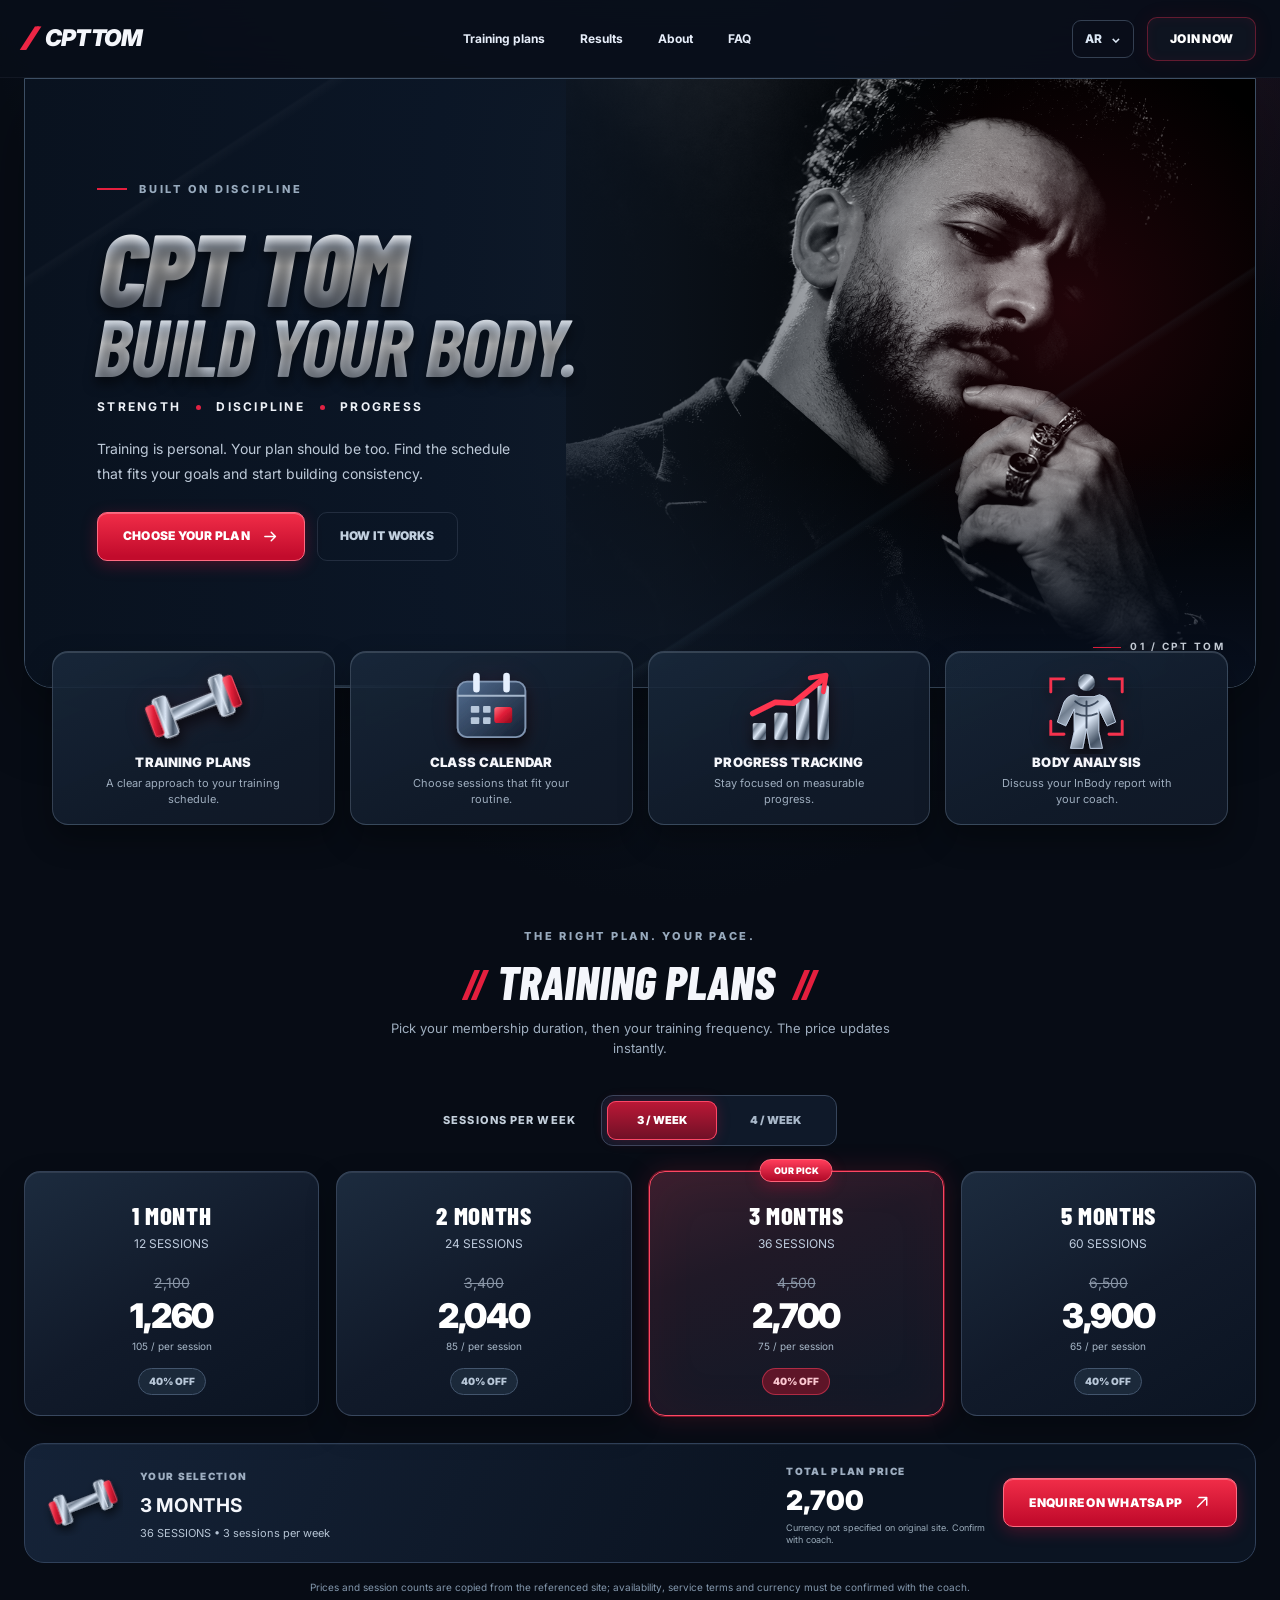
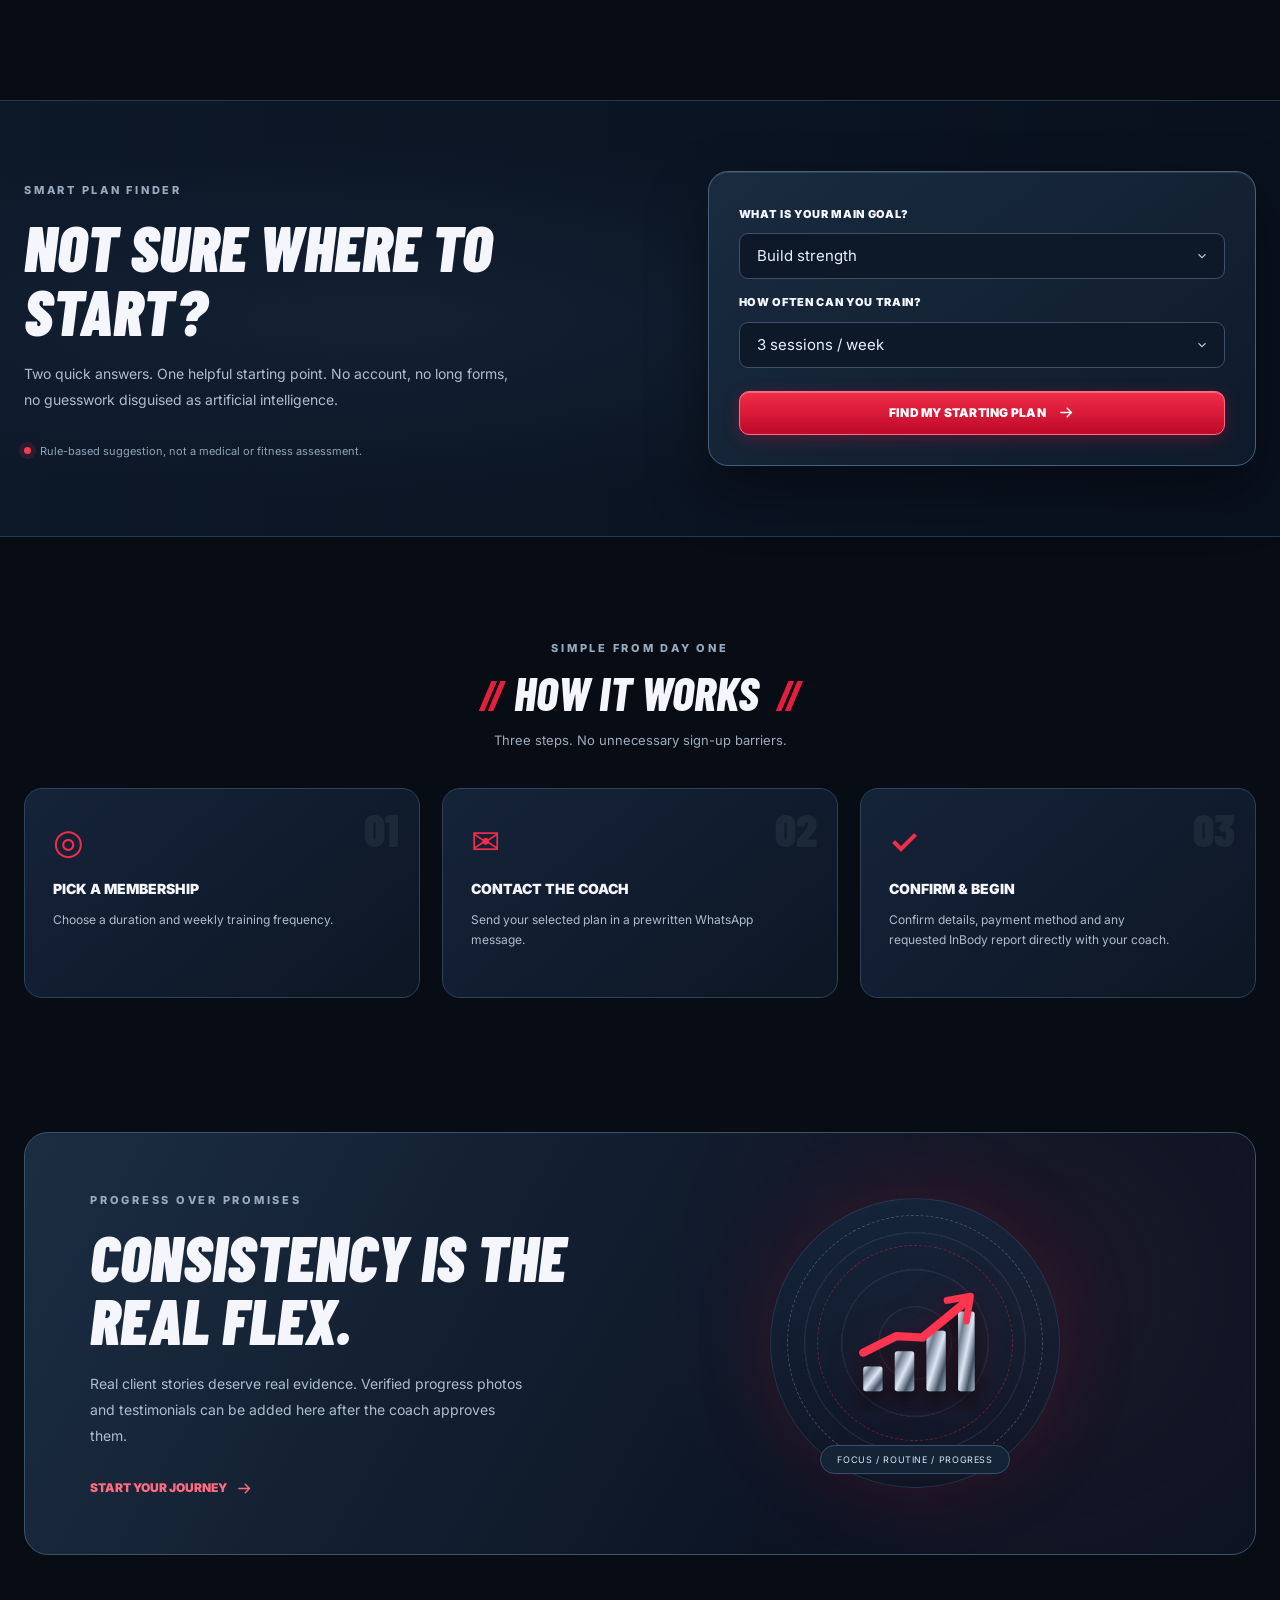
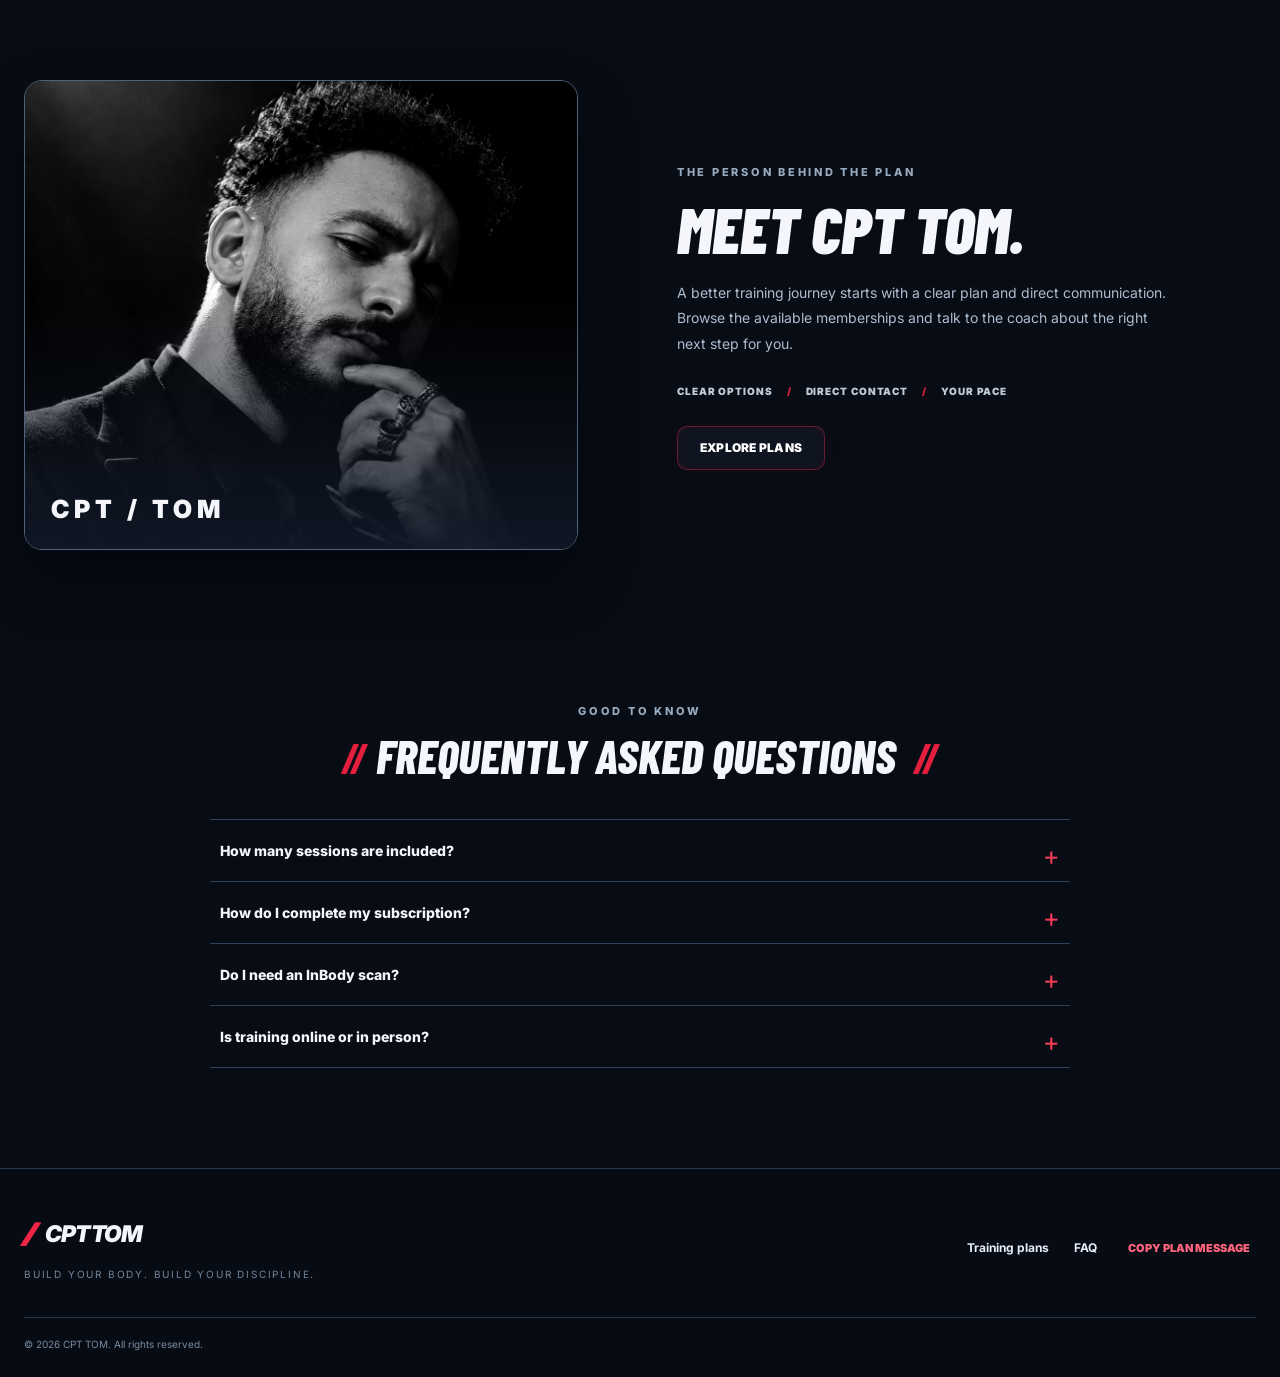
==== commit aaf5d6d7: "Add files via upload" ====
--- a/index.html
+++ b/index.html
@@ -8,8 +8,25 @@
   <meta property="og:title" content="CPT TOM | Build Your Body" />
   <meta property="og:description" content="Explore training plans and connect directly with CPT TOM." />
   <meta property="og:type" content="website" />
-  <link rel="icon" href="./assets/favicon.svg" type="image/svg+xml" />
-  <link rel="stylesheet" href="./style.css" />
+  <link rel="icon" href="[data-uri]" type="image/svg+xml" />
+  <style>
+@import url('https://fonts.googleapis.com/css2?family=Barlow+Condensed:wght@500;600;700;800;900&family=Inter:wght@400;500;600;700;800;900&family=Cairo:wght@400;500;600;700;800;900&display=swap');
+:root{color-scheme:dark;--bg:#070c15;--bg2:#0d1625;--panel:#111d2d;--panel2:#152338;--red:#e41f3e;--red-dark:#a60c28;--line:#2a3b51;--text:#f4f6fb;--muted:#9eadbe;--chrome:#cbd7e5;--max:1250px;--ease:cubic-bezier(.22,1,.36,1)}
+*,*::before,*::after{box-sizing:border-box}html{scroll-behavior:smooth;scroll-padding-top:90px}body{margin:0;background:radial-gradient(ellipse 80% 45% at 53% -14%,#1a3049 0%,transparent 75%),var(--bg);color:var(--text);font:15px/1.5 Inter,system-ui,sans-serif;overflow-x:hidden}body[dir=rtl],html[dir=rtl] body{font-family:Cairo,system-ui,sans-serif}::selection{background:#d3203c;color:#fff}button,input,select{font:inherit}button,a{-webkit-tap-highlight-color:transparent}a{color:inherit;text-decoration:none}button{cursor:pointer}button:focus-visible,a:focus-visible,select:focus-visible{outline:2px solid #ff6e80;outline-offset:4px}img{display:block;max-width:100%}.svg-defs{position:absolute;width:0;height:0;overflow:hidden}.container{width:min(calc(100% - 48px),var(--max));margin-inline:auto}.top-glow{position:absolute;inset:0 0 auto;height:650px;pointer-events:none;background:radial-gradient(ellipse 40% 55% at 85% 14%,#b80b1f20,transparent 75%);z-index:-1}.site-header{position:sticky;top:0;z-index:100;border-bottom:1px solid #d5eaff0d;background:#080e19e8;backdrop-filter:blur(20px)}.header-inner{height:77px;display:flex;align-items:center;justify-content:space-between;gap:24px}.brand{font-family:Inter,Arial,sans-serif;white-space:nowrap;display:inline-flex;align-items:center;gap:9px;font-size:23px;letter-spacing:-1.15px;font-weight:900;font-style:italic}.brand-slash{color:#ed2645;font-size:27px;letter-spacing:-9px;padding-inline-end:8px;transform:skew(-12deg)}.desktop-nav{display:flex;gap:35px;align-items:center}.desktop-nav a,.footer-right a{font-size:12px;font-weight:700;color:#e6edf9;transition:color .2s}.desktop-nav a:hover,.footer-right a:hover{color:#ff526d}.header-actions{display:flex;align-items:center;gap:13px}.lang-toggle{background:transparent;border:1px solid #344052;border-radius:9px;color:#dce7f5;padding:9px 12px;font-size:12px;font-weight:800}.chevron{margin-inline-start:6px}.btn{display:inline-flex;align-items:center;justify-content:center;gap:12px;border:0;border-radius:10px;font-family:Inter,Arial,sans-serif;font-size:12px;font-weight:900;letter-spacing:.02em;min-height:42px;padding:12px 22px;transition:transform .25s var(--ease),box-shadow .25s var(--ease),background .25s}.btn:hover{transform:translateY(-2px)}.btn:active{transform:translateY(0) scale(.98)}.btn-outline{background:#0e1420;border:1px solid #d326466e;box-shadow:inset 0 0 12px #df1e3612,0 0 20px #d00c2a15;color:#fff}.btn-outline:hover{box-shadow:0 0 20px #d00c2a42}.btn-red{background:linear-gradient(180deg,#f12d48,#c20b2c 92%);color:white;border:1px solid #ff6b82;box-shadow:0 4px 16px #df103b49,inset 0 1px #ff9aaa80;position:relative;overflow:hidden}.btn-red:before{content:"";position:absolute;inset:0;transform:translateX(-130%) skewX(-25deg);background:linear-gradient(90deg,transparent,#fff3,transparent);transition:transform .7s}.btn-red:hover:before{transform:translateX(130%) skewX(-25deg)}.btn-red:hover{box-shadow:0 7px 25px #db103b70}.btn-large{min-height:49px;padding:13px 25px}.btn-ghost{background:transparent;color:#c2d0df;border:1px solid #56627a50}.arrow-icon{width:17px;height:17px;flex:none}.menu-toggle{border:0;background:none;display:none;width:40px;height:40px;align-items:center;justify-content:center;flex-direction:column;gap:5px}.menu-toggle span{display:block;width:21px;height:2px;background:#fff;border-radius:5px}.mobile-nav{position:absolute;inset:77px 0 auto;background:#0d1423;border-bottom:1px solid var(--line);padding:12px 24px 20px;box-shadow:0 16px 35px #0008}.mobile-nav a{display:block;font-size:14px;font-weight:700;padding:13px 0;border-bottom:1px solid #ffffff12}.mobile-nav[hidden]{display:none}
+.hero{height:610px;position:relative;overflow:hidden;border:1px solid #3c4e63;border-radius:0 0 28px 28px;background:linear-gradient(113deg,#0b1220 0%,#101e30 55%,#11151c 100%);box-shadow:inset 0 0 50px #0005,0 25px 75px #0005}.hero:after{content:"";position:absolute;z-index:2;inset:0;background:linear-gradient(90deg,#09121f 0%,#0b1626f7 34%,#101a27a8 52%,#0b111e00 78%),linear-gradient(0deg,#08101f 0%,transparent 38%);pointer-events:none}.hero:before{content:"";position:absolute;z-index:3;inset:0;background:linear-gradient(147deg,transparent 14%,#ffffff06 14.2%,transparent 15%,transparent 70%,#5a829413 70.2%,transparent 71%);pointer-events:none}.hero-media{position:absolute;top:-72px;right:0;bottom:0;width:56%;height:116%;overflow:hidden;filter:contrast(1.08)}.hero-media img{width:100%;height:100%;object-fit:cover;object-position:center 29%;filter:grayscale(1) contrast(1.10) brightness(.89)}.hero-backlight{position:absolute;right:-8%;top:-11%;width:46%;height:98%;z-index:1;background:radial-gradient(ellipse at center,#ba1b352e,transparent 65%);mix-blend-mode:screen}.hero-content{position:relative;z-index:4;padding:102px 0 0 72px;max-width:760px}.eyebrow,.section-kicker{font-size:11px;letter-spacing:.25em;color:#98aabd;font-weight:800}.eyebrow{display:flex;align-items:center;gap:12px}.eyebrow-line{display:block;width:30px;height:2px;background:var(--red)}.hero h1{margin:24px 0 13px;display:flex;flex-direction:column;font-family:'Barlow Condensed',Impact,sans-serif;font-size:clamp(65px,8vw,111px);font-style:italic;letter-spacing:-2px;line-height:.86;font-weight:900;text-shadow:0 7px 12px #0008;transform:skew(-3deg);transform-origin:left}.hero h1 span{background:linear-gradient(0deg,#8490a4 0%,#fff 50%,#bfcad9 72%,#fff 90%);-webkit-background-clip:text;background-clip:text;color:transparent}.hero h1 strong{font-size:.79em;letter-spacing:-1px;white-space:nowrap;background:linear-gradient(0deg,#a2adbd 0%,#fafcff 52%,#c3cedc 74%,#fff 100%);-webkit-background-clip:text;background-clip:text;color:transparent}.hero-statement{display:flex;gap:15px;align-items:center;color:#edf1f7;font-size:12px;font-weight:700;letter-spacing:.19em;margin:19px 0 20px}.hero-statement i{display:inline-block;background:#e12243;width:5px;height:5px;border-radius:50%}.hero-copy{max-width:420px;color:#bdc9d8;font-size:14px;line-height:1.8}.hero-buttons{display:flex;gap:12px;margin-top:25px;flex-wrap:wrap}.hero-corner{position:absolute;z-index:4;right:30px;bottom:33px;letter-spacing:.25em;color:#c9d0da;font-size:10px;font-weight:700}.corner-line{display:inline-block;width:28px;height:1px;margin-right:9px;vertical-align:middle;background:var(--red)}.hero-edge{position:absolute;z-index:4;left:0;bottom:0;width:42%;height:2px;background:linear-gradient(90deg,transparent,#8db3d148,transparent)}
+.features{display:grid;grid-template-columns:repeat(4,1fr);gap:15px;margin-top:-37px;position:relative;z-index:5;padding-inline:28px}.feature-card{background:linear-gradient(155deg,#1a2a3dd9,#101a29 66%,#101826);min-height:170px;display:flex;flex-direction:column;align-items:center;text-align:center;justify-content:flex-start;border:1px solid #7789a15b;border-radius:16px;padding:8px 13px 16px;box-shadow:inset 0 1px #f6fbff24,0 14px 30px #0005;transition:transform .35s var(--ease),border-color .35s}.feature-card:hover{transform:translateY(-7px);border-color:#c3d4ef77}.feature-icon{height:94px;width:117px;filter:drop-shadow(0 0 12px #c20d2a18)}.feature-icon svg{width:100%;height:100%;transition:transform .4s var(--ease)}.feature-card:hover svg{transform:rotate(-4deg) scale(1.08)}.feature-card h3{font-size:13px;line-height:1.25;letter-spacing:.01em;margin:0 0 6px;font-weight:900}.feature-card p{font-size:11px;color:var(--muted);line-height:1.45;margin:0;max-width:180px}
+.section{padding-block:99px 35px}.section-heading{text-align:center;margin-bottom:37px}.section-heading h2{font-family:'Barlow Condensed',Impact,sans-serif;font-style:italic;font-size:clamp(31px,4vw,47px);font-weight:800;line-height:1.1;margin:9px 0 12px}.section-heading h2 b{color:var(--red);font-style:italic;font-size:.88em;letter-spacing:-8px;margin-right:8px}.section-heading h2 b:last-child{margin-left:8px}.section-heading p{color:var(--muted);font-size:13px;max-width:550px;margin:0 auto}.plan-controls{display:flex;justify-content:center;align-items:center;gap:25px;color:#c4d0dc;font-size:11px;font-weight:800;letter-spacing:.1em;margin-bottom:25px}.segment{display:flex;gap:4px;align-items:center;border:1px solid #37465c;border-radius:12px;background:#0f1929;padding:5px}.frequency-btn{border:0;background:transparent;color:#a9b8c9;border-radius:9px;min-width:110px;font-size:11px;font-weight:900;padding:11px 15px;transition:background .2s,box-shadow .2s,color .2s}.frequency-btn.is-active{background:linear-gradient(180deg,#bc1836,#6e1026);color:#fff;box-shadow:inset 0 0 0 1px #fc4867,0 0 14px #ed184436}.pricing-grid{display:grid;grid-template-columns:repeat(4,minmax(0,1fr));gap:17px}.pricing-card{position:relative;min-height:235px;display:flex;flex-direction:column;align-items:center;justify-content:center;text-align:center;padding:28px 16px 20px;background:linear-gradient(150deg,#1c2b3e 0%,#111a2a 53%,#0b1422);border:1px solid #51627a8c;border-radius:16px;box-shadow:inset 0 1px 0 #ffffff17,0 13px 30px #0004;transition:border-color .3s,transform .3s,box-shadow .3s;cursor:pointer}.pricing-card:hover{transform:translateY(-5px);border-color:#a5b5c7}.pricing-card.is-selected{border-color:#fd4863;box-shadow:0 0 0 1px #e91f3d77,0 0 28px #e41f3e30,inset 0 0 50px #ad0a2414;background:linear-gradient(160deg,#38202f 0%,#201927 35%,#101826 95%)}.pricing-card input{position:absolute;opacity:0;pointer-events:none}.pricing-card input:focus-visible + .price-focus{outline:2px solid white;outline-offset:2px}.price-focus{pointer-events:none;position:absolute;inset:0;border-radius:16px}.plan-badge{position:absolute;top:-13px;left:50%;transform:translateX(-50%);border-radius:20px;padding:4px 13px;background:linear-gradient(180deg,#ff3c5a,#ae0927);border:1px solid #ff6378;color:#fff;white-space:nowrap;font-size:9px;font-weight:900;box-shadow:0 5px 15px #d30a364a}.pricing-card h3{font:800 25px 'Barlow Condensed',sans-serif;margin:0 0 5px;letter-spacing:.025em}.card-sessions{font-size:12px;color:#becbdd;margin-bottom:19px}.card-old{font-size:14px;color:#8995a6;text-decoration:line-through;text-decoration-thickness:1px}.card-price{font-size:34px;letter-spacing:-1.1px;line-height:1.35;font-weight:900;color:#fff}.card-price-label{font-size:10px;color:#a8b8c9}.card-save{font-size:10px;font-weight:900;color:#fac7d0;background:#5e1528;border:1px solid #dd3954a4;border-radius:20px;padding:5px 10px;margin-top:14px}.pricing-card:not(.is-selected) .card-save{color:#b8c7d8;background:#1b293a;border-color:#43556d}.plan-summary{margin-top:27px;display:flex;gap:17px;align-items:center;border:1px solid #30415a;border-radius:20px;padding:15px 18px;background:linear-gradient(115deg,#152338,#0b1422 60%);box-shadow:inset 0 1px #ffffff0b}.summary-icon{width:80px;height:80px;flex:none}.summary-icon svg{width:100%;height:100%}.summary-main{flex:1;min-width:0}.summary-label,.summary-price>span{font-size:10px;color:#9eaec1;font-weight:900;letter-spacing:.13em}.summary-main h3{margin:5px 0;font-size:19px}.summary-main p{font-size:11px;color:#b6c4d4;margin:0}.summary-price{min-width:162px}.summary-price strong{display:block;color:#fff;font-size:27px;font-weight:900}.summary-price small{display:block;max-width:200px;color:#9aabba;font-size:9px;line-height:1.4}.pricing-disclaimer{text-align:center;font-size:10px;color:#8397ac;margin:16px auto 0;max-width:720px;line-height:1.6}
+.advisor-section{position:relative;margin-top:70px;padding-block:70px;background:radial-gradient(ellipse at 30% 50%,#20344b5d,transparent 58%),linear-gradient(90deg,#0d1828,#09111e);border-block:1px solid #253951}.advisor-wrap{display:grid;grid-template-columns:1fr 1fr;gap:11%;align-items:center}.advisor-intro h2,.about-content h2,.results-panel h2{font:italic 850 clamp(39px,5vw,65px)/.99 'Barlow Condensed',Impact,sans-serif;margin:15px 0 19px;max-width:500px}.advisor-intro p,.about-content p,.results-panel p{color:#aebdd0;font-size:14px;line-height:1.85;max-width:500px}.advisor-note{display:flex;align-items:center;gap:9px;margin-top:30px;color:#8fa3ba;font-size:11px}.dot-pulse{background:#f63b56;width:7px;height:7px;border-radius:100%;box-shadow:0 0 0 5px #f63b5620}.advisor-card{background:linear-gradient(145deg,#1a2b40,#0e1a2a);padding:30px;border:1px solid #48607a;border-radius:20px;box-shadow:0 25px 60px #0006,inset 0 1px #ffffff1b;display:flex;flex-direction:column;gap:11px}.advisor-card label{font-size:11px;color:#f4f7ff;font-weight:900;margin-top:4px;letter-spacing:.06em}.advisor-card select{appearance:none;border:1px solid #3e5068;background:#0d1829 url('data:image/svg+xml,%3Csvg xmlns="http://www.w3.org/2000/svg" width="14" height="14" viewBox="0 0 24 24" fill="none" stroke="%23b6c3d3" stroke-width="2"%3E%3Cpath d="m6 9 6 6 6-6"/%3E%3C/svg%3E') no-repeat right 15px center;color:#e8f0fd;border-radius:9px;height:46px;padding:0 17px;cursor:pointer}.advisor-card select option{background:#111e31}.advisor-card .btn{margin-top:12px}.btn-full{width:100%}.recommendation{padding:15px 16px;border-radius:10px;border:1px solid #b12a485f;background:#3a1b2b5e;color:#dce8f5;font-size:12px;line-height:1.7}.recommendation strong{color:#fff}.recommendation button{margin-top:10px;display:block;border:0;color:#ff9faf;background:transparent;font-weight:900;text-decoration:underline;padding:0}
+.steps-grid{display:grid;grid-template-columns:repeat(3,1fr);gap:22px}.step{padding:26px 28px 35px;border-radius:18px;border:1px solid #2e425a;background:linear-gradient(140deg,#152339,#0d1624);position:relative;min-height:210px}.step-index{font:900 46px 'Barlow Condensed',sans-serif;color:#d9e5f512;position:absolute;top:12px;right:20px}.step-mark{font-size:35px;color:#f12d4a;height:61px;font-weight:600}.step h3{font-weight:900;font-size:14px;margin:2px 0 11px}.step p{font-size:12px;color:#aebccc;margin:0;max-width:290px;line-height:1.7}.results-panel{display:grid;grid-template-columns:1fr 1fr;align-items:center;min-height:420px;border:1px solid #3c5368;border-radius:24px;padding:55px 65px;background:radial-gradient(circle at 82% 37%,#3a213559,transparent 36%),linear-gradient(120deg,#1c2d42,#0b1322 70%);overflow:hidden}.results-panel h2{max-width:530px}.results-panel p{max-width:440px}.text-link{display:inline-flex;gap:9px;align-items:center;margin-top:17px;font-size:12px;font-weight:900;color:#ff6b80}.result-visual{width:290px;height:290px;position:relative;margin:0 auto;display:flex;align-items:center;justify-content:center}.result-grid{position:absolute;inset:0;border-radius:50%;background:repeating-radial-gradient(circle at center,transparent 0 35px,#95b4c91a 36px 37px),linear-gradient(180deg,#152b449e,#0918272a);border:1px solid #56738c44;box-shadow:0 0 80px #af0e3033}.orbit{position:absolute;inset:17px;border-radius:50%;border:1px dashed #748e9c77;transform:rotate(-22deg)}.orbit-two{inset:47px;border-color:#e52a486c;transform:rotate(35deg)}.result-center{width:165px;height:140px;filter:drop-shadow(0 0 16px #da20402e)}.result-center svg{width:100%;height:100%}.result-capsule{position:absolute;bottom:14px;background:#152337;border:1px solid #37516c;border-radius:30px;padding:7px 16px;font-size:9px;letter-spacing:.07em;color:#d8e5f5}
+.about-section{display:grid;grid-template-columns:45% 1fr;align-items:center;gap:8%;padding-block:90px 50px}.about-photo{border:1px solid #506279;border-radius:18px;height:470px;position:relative;overflow:hidden;box-shadow:0 30px 60px #0006}.about-photo:after{content:"";position:absolute;inset:0;background:linear-gradient(0deg,#101827e8 1%,transparent 55%)}.about-photo img{width:100%;height:100%;object-fit:cover;object-position:center 25%;filter:grayscale(1) contrast(1.12)}.about-photo-label{position:absolute;z-index:1;bottom:20px;left:26px;font-size:25px;font-weight:900;letter-spacing:.2em}.about-content .about-strip{display:flex;gap:14px;flex-wrap:wrap;color:#bfcbd7;font-size:10px;letter-spacing:.09em;font-weight:900;margin:27px 0}.about-strip .separator{color:var(--red)}.faq-section{padding-bottom:100px}.faq-list{max-width:860px;margin:auto}.faq-item{border-bottom:1px solid #2d4258}.faq-item:first-child{border-top:1px solid #2d4258}.faq-item summary{list-style:none;cursor:pointer;padding:20px 42px 20px 10px;position:relative;font-size:14px;font-weight:800}.faq-item summary::-webkit-details-marker{display:none}.faq-item summary:after{content:"+";position:absolute;right:10px;top:16px;color:#f43b56;font-size:26px;font-weight:400}.faq-item[open] summary:after{content:"−"}.faq-item p{font-size:13px;color:#aebccd;line-height:1.8;margin:0 0 23px;padding:0 35px 0 10px}.footer{background:#070b13;border-top:1px solid #29394e;padding:45px 0 25px}.footer-content{display:grid;grid-template-columns:1fr auto;gap:35px}.footer-left p{font-size:10px;color:#72879e;letter-spacing:.18em;margin:12px 0 0}.footer-right{display:flex;gap:25px;align-items:center;flex-wrap:wrap}.footer-right button{color:#ff647c;background:transparent;border:0;font-size:11px;font-weight:900}.copyright{grid-column:1/-1;color:#798ca0;font-size:10px;border-top:1px solid #24354b;padding-top:19px}.mobile-sticky{display:none}.toast{position:fixed;z-index:200;bottom:25px;left:50%;transform:translate(-50%,22px);opacity:0;pointer-events:none;background:#27374e;border:1px solid #6b8ea2;color:#fff;border-radius:12px;padding:13px 20px;font-size:12px;box-shadow:0 13px 50px #0009;transition:transform .25s,opacity .25s;max-width:90vw;text-align:center}.toast.show{opacity:1;transform:translate(-50%,0)}
+html[dir=rtl] .hero-content{padding:102px 72px 0 0}html[dir=rtl] .hero:after{background:linear-gradient(270deg,#09121f 0%,#0b1626f7 34%,#101a27a8 52%,#0b111e00 78%),linear-gradient(0deg,#08101f 0%,transparent 38%)}html[dir=rtl] .hero-media{right:auto;left:0}html[dir=rtl] .hero h1{transform:none}html[dir=rtl] .hero h1 strong{font:900 clamp(43px,5.3vw,74px)/1.15 Cairo,sans-serif;letter-spacing:-1px;white-space:normal}html[dir=rtl] .hero-corner{right:auto;left:28px}html[dir=rtl] .hero-statement{letter-spacing:0}html[dir=rtl] .hero h1 span{font-family:'Barlow Condensed',sans-serif}html[dir=rtl] .section-heading h2,html[dir=rtl] .advisor-intro h2,html[dir=rtl] .about-content h2,html[dir=rtl] .results-panel h2{font-family:Cairo,sans-serif;font-style:normal;font-size:clamp(28px,3.5vw,44px);line-height:1.3}html[dir=rtl] .feature-card h3,html[dir=rtl] .step h3{font-family:Cairo,sans-serif}html[dir=rtl] .advisor-card select{background-position:left 15px center}html[dir=rtl] .faq-item summary{padding:20px 10px 20px 42px}html[dir=rtl] .faq-item summary:after{right:auto;left:10px}html[dir=rtl] .faq-item p{padding:0 10px 0 35px}html[dir=rtl] .about-photo-label{left:auto;right:26px}html[dir=rtl] .step-index{right:auto;left:20px}html[dir=rtl] .brand{direction:ltr}html[dir=rtl] .hero-content{max-width:700px}
+@media(max-width:1040px){.container{width:min(calc(100% - 34px),var(--max))}.desktop-nav{gap:18px}.hero-content{padding-left:46px}.hero h1{font-size:clamp(65px,8vw,95px)}.hero-copy{max-width:360px}.feature-card{min-height:170px}.features{padding-inline:10px}.summary-icon{display:none}.plan-summary{flex-wrap:wrap}.plan-summary .btn{margin-left:auto}.pricing-card{padding:24px 8px}.pricing-card h3{font-size:22px}html[dir=rtl] .hero-content{padding-right:46px}}
+@media(max-width:760px){html{scroll-padding-top:80px}.site-header .header-inner{height:66px}.brand{font-size:21px}.desktop-nav,.header-join{display:none}.menu-toggle{display:flex}.mobile-nav{top:66px}.container{width:calc(100% - 28px)}.hero{height:685px;border-radius:0 0 19px 19px}.hero-media{top:-20px;width:100%;height:68%;left:0;right:0}.hero-media img{object-position:center 26%}.hero:after{background:linear-gradient(0deg,#08111e 3%,#08111eea 32%,#101b2c5c 63%,#060c18bb 100%),linear-gradient(90deg,#08121b38,transparent 70%)}.hero-content{padding:325px 25px 0;max-width:100%;text-align:left}.hero h1{font-size:clamp(62px,12.2vw,89px);margin:18px 0 12px}.hero h1 strong{font-size:.82em;white-space:normal}.eyebrow{font-size:9px}.hero-statement{font-size:10px;gap:9px;margin:13px 0}.hero-copy{font-size:12px;max-width:400px;line-height:1.6;margin:10px 0}.hero-buttons{gap:9px;margin-top:17px}.hero-buttons .btn-large{padding-inline:17px}.hero-buttons .btn-ghost{padding-inline:14px}.hero-corner{display:none}.features{margin-top:-28px;grid-template-columns:repeat(2,1fr);gap:10px;padding-inline:13px}.feature-card{padding:3px 7px 16px;min-height:161px;border-radius:13px}.feature-icon{height:90px}.feature-card h3{font-size:11px}.feature-card p{font-size:10px}.section{padding-block:79px 18px}.section-heading{margin-bottom:24px}.section-heading h2{font-size:34px}.section-heading p{font-size:12px}.plan-controls{flex-direction:column;gap:10px;margin-bottom:27px}.pricing-grid{grid-template-columns:repeat(2,minmax(0,1fr));gap:14px 11px}.pricing-card{min-height:207px;padding:26px 8px 16px;border-radius:12px}.pricing-card h3{font-size:24px}.card-price{font-size:30px}.plan-summary{padding:17px;gap:11px}.summary-main{flex:1 1 48%}.summary-main h3{font-size:16px}.summary-price{min-width:110px}.summary-price strong{font-size:25px}.plan-summary .btn{width:100%}.advisor-section{margin-top:68px;padding-block:65px}.advisor-wrap{grid-template-columns:1fr;gap:32px}.advisor-intro h2{font-size:48px}.advisor-card{padding:21px}.steps-grid{grid-template-columns:1fr;gap:13px}.step{min-height:150px;padding:20px}.step-mark{height:45px}.results-panel{grid-template-columns:1fr;padding:30px 25px}.results-panel h2{font-size:47px}.result-visual{height:230px;width:230px;margin-top:20px}.about-section{grid-template-columns:1fr;gap:27px;padding-block:65px 25px}.about-photo{height:400px}.about-content h2{font-size:52px}.faq-section{padding-bottom:90px}.footer-content{grid-template-columns:1fr;gap:25px}.copyright{grid-column:1}.footer-right{gap:20px}.mobile-sticky{display:flex;position:fixed;z-index:85;inset:auto 0 0;align-items:center;justify-content:space-between;gap:20px;padding:11px max(15px,env(safe-area-inset-right)) calc(11px + env(safe-area-inset-bottom)) max(15px,env(safe-area-inset-left));background:#080f1df2;border-top:1px solid #33475e;box-shadow:0 -14px 33px #0008;backdrop-filter:blur(14px)}.mobile-sticky>div{display:flex;flex-direction:column;gap:2px}.mobile-sticky small{font-size:9px;color:#95a8bd;letter-spacing:.04em}.mobile-sticky strong{font-size:20px}.mobile-sticky .btn{min-width:140px}body{padding-bottom:82px}.toast{bottom:105px}html[dir=rtl] .hero-media{left:0;right:0}html[dir=rtl] .hero:after{background:linear-gradient(0deg,#08111e 3%,#08111eea 32%,#101b2c5c 63%,#060c18bb 100%)}html[dir=rtl] .hero-content{padding:325px 25px 0;text-align:right}html[dir=rtl] .hero h1 strong{font-size:clamp(34px,7vw,52px)}html[dir=rtl] .hero h1{font-size:70px}}
+@media(max-width:390px){.hero{height:710px}.hero-content{padding-top:335px}.hero h1{font-size:56px}.hero h1 strong{font-size:46px}.hero-copy{font-size:11px}.hero-buttons .btn{font-size:10px}.feature-card h3{font-size:10px}.pricing-card h3{font-size:21px}.card-price{font-size:27px}.mobile-sticky .btn{min-width:125px}.about-photo{height:350px}}
+@media(prefers-reduced-motion:no-preference){.reveal{opacity:0;transform:translateY(22px);transition:opacity .75s var(--ease),transform .75s var(--ease)}.reveal.visible{opacity:1;transform:translateY(0)}}
+@media(prefers-reduced-motion:reduce){html{scroll-behavior:auto}*,*::before,*::after{animation-duration:.01ms!important;transition-duration:.01ms!important}}
+
+</style>
   <title>CPT TOM | BUILD YOUR BODY</title>
 </head>
 <body>
@@ -78,7 +95,7 @@
   </header>
   <main>
     <section class="hero container" aria-labelledby="hero-title">
-      <div class="hero-media" aria-hidden="true"><img src="./assets/coach-portrait.jpg" width="1122" height="1402" alt="" fetchpriority="high" /></div>
+      <div class="hero-media" aria-hidden="true"><img src="[data-uri]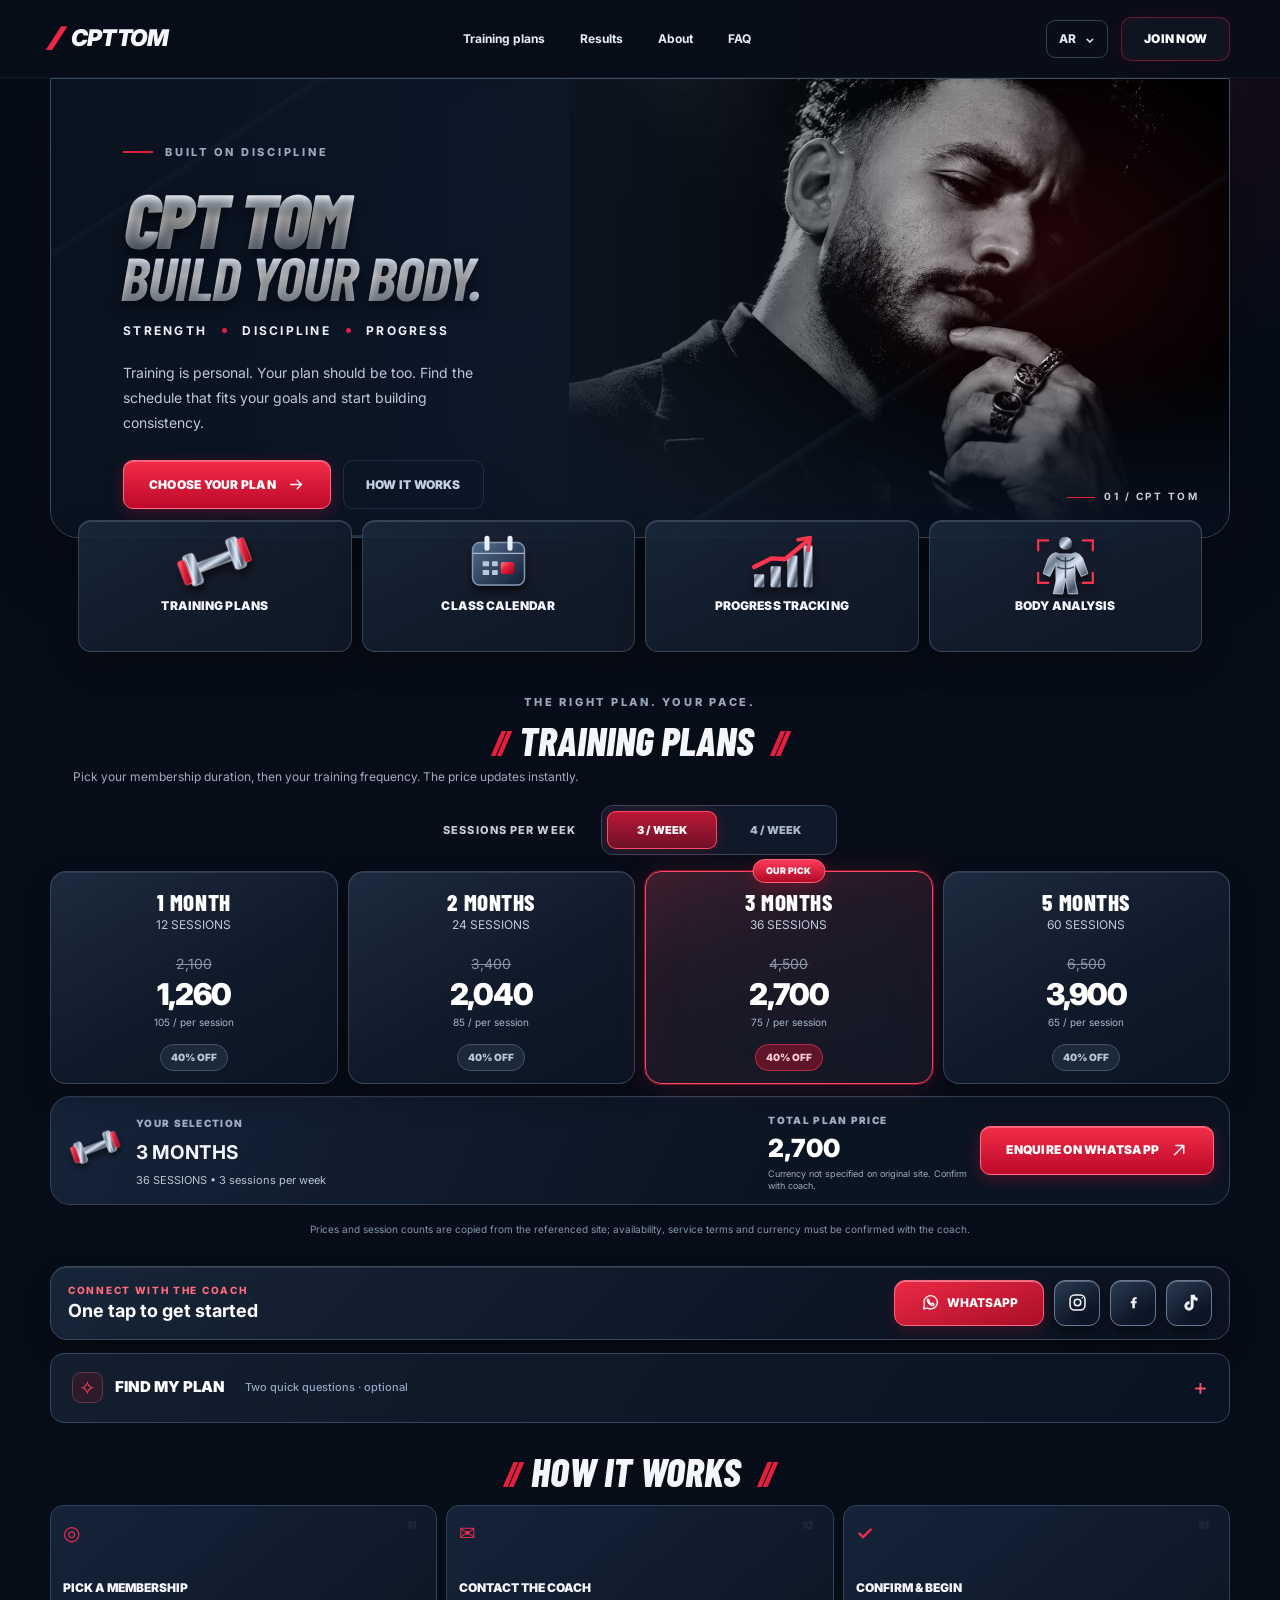
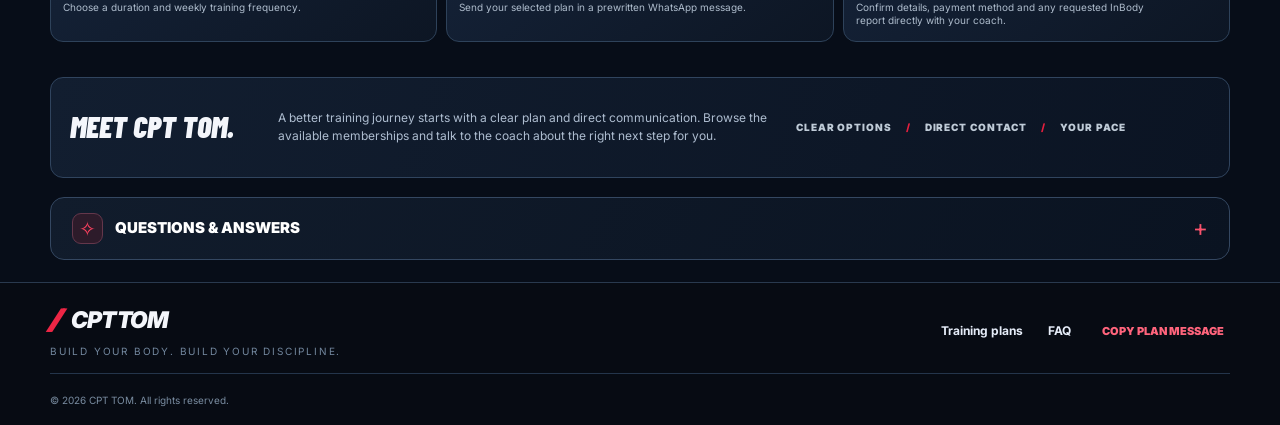
==== commit b564b87d: "CPT TOM V3: compact layout, direct WhatsApp and social links" ====
--- a/index.html
+++ b/index.html
@@ -28,6 +28,7 @@
 
 </style>
   <title>CPT TOM | BUILD YOUR BODY</title>
+  <link rel="stylesheet" href="./compact.css?v=3" />
 </head>
 <body>
   <svg class="svg-defs" xmlns="http://www.w3.org/2000/svg" aria-hidden="true" focusable="false">
@@ -145,7 +146,7 @@
  * Set the coach's confirmed international WhatsApp number here, digits only, no +.
  * An empty number intentionally opens WhatsApp's recipient picker rather than guessing.
  */
-const CPT_CONFIG = Object.freeze({ whatsappNumber: '' });
+const CPT_CONFIG = Object.freeze({ whatsappNumber: '201028820336' });
 const MEMBERSHIPS = Object.freeze([
   { months: 1, options: { 3: { sessions: 12, original: 2100, price: 1260 }, 4: { sessions: 16, original: 2500, price: 1500 } } },
   { months: 2, options: { 3: { sessions: 24, original: 3400, price: 2040 }, 4: { sessions: 32, original: 4000, price: 2400 } } },
@@ -316,5 +317,6 @@
 if (typeof module !== 'undefined' && module.exports) module.exports = { MEMBERSHIPS, currentPlan, state, copy, whatsappUrl, planMessage };
 
 </script>
+  <script src="./enhancements.js?v=3" defer></script>
 </body>
 </html>
--- a/compact.css
+++ b/compact.css
@@ -0,0 +1,167 @@
+/* CPT TOM • compact editorial layout • brand navy/black/red • V3 */
+html{scroll-padding-top:77px}
+body{background:#070d18}
+.container{max-width:1180px}
+.hero{height:460px}
+.hero-content{padding-top:65px}
+.hero h1{font-size:clamp(58px,6vw,83px)}
+.hero-copy{max-width:355px}
+.features{margin-top:-18px;gap:10px}
+.feature-card{min-height:132px;padding:5px 8px 10px;border-radius:13px}
+.feature-icon{width:99px;height:72px}
+.feature-card h3{font-size:12px}
+.feature-card p{display:none}
+.section{padding-block:32px 15px}
+.section-heading{margin-bottom:12px}
+.section-heading h2{font-size:clamp(29px,3.4vw,40px);margin-block:5px 6px}
+.section-heading p{font-size:12px;margin:0}
+.plans-section{padding-top:38px}
+.plan-controls{margin-bottom:9px;padding:7px 13px}
+.pricing-grid{gap:10px}
+.pricing-card{min-height:175px;padding:16px 8px 12px}
+.pricing-card h3{font-size:23px;margin:0}
+.card-price{font-size:30px}
+.plan-summary{margin-top:12px;min-height:84px;padding:11px 15px;gap:12px}
+.summary-icon{width:58px;height:58px}
+.summary-icon svg{max-height:53px}
+.summary-price strong{font-size:25px}
+.contact-strip{max-width:1180px;margin:14px auto 4px;display:flex;align-items:center;justify-content:space-between;gap:18px;border:1px solid #354960;background:linear-gradient(135deg,#172538,#0c1423 72%);border-radius:17px;padding:13px 17px;box-shadow:0 12px 26px #0006,inset 0 1px #ffffff1d}
+.contact-caption{min-width:0;display:flex;flex-direction:column;gap:1px}
+.contact-eyebrow{font-size:10px;letter-spacing:.17em;font-weight:800;color:#ff6b7c}
+.contact-caption strong{font-size:18px;color:#fff;line-height:1.35}
+.contact-actions{display:flex;align-items:center;gap:10px;direction:ltr;flex-shrink:0}
+.contact-wa,.social-tile{display:inline-flex;align-items:center;justify-content:center;gap:7px;text-decoration:none;border-radius:11px;min-height:46px;transition:transform .25s ease,border-color .25s ease,box-shadow .25s ease;outline-offset:3px}
+.contact-wa{padding:9px 15px;font-size:12px;color:white;font-weight:800;border:1px solid #ff6479;background:linear-gradient(160deg,#ec2946,#a90e28);box-shadow:0 5px 14px #e7183730,inset 0 1px #ffffff70}
+.contact-wa svg{width:19px;height:19px;fill:none;stroke:currentColor;stroke-width:1.7;stroke-linecap:round;stroke-linejoin:round}
+.social-tile{width:46px;position:relative;background:linear-gradient(145deg,#2a3b51,#0d1627 74%);color:#f0f4fa;border:1px solid #647c98;box-shadow:inset 0 1px #ffffff40,0 7px 12px #0007}
+.social-tile svg{width:21px;height:21px;fill:none;stroke:currentColor;stroke-width:1.75;stroke-linecap:round;stroke-linejoin:round;filter:drop-shadow(0 3px 3px #0006)}
+.social-tile.facebook svg{fill:currentColor;stroke:none;width:15px;height:19px}
+.social-tile.tiktok svg{fill:currentColor;stroke:none}
+.contact-wa:hover,.social-tile:hover{transform:translateY(-3px);box-shadow:0 10px 22px #0009,0 0 13px #e51b3530;border-color:#f25b70}
+.contact-wa:focus-visible,.social-tile:focus-visible{outline:2px solid #ff607a}
+.advisor-section{margin-top:13px;padding:0;background:none;border:0}
+.compact-accordion{border:1px solid #344761;border-radius:14px;background:linear-gradient(125deg,#131e2e,#091321);overflow:hidden}
+.compact-accordion>summary{list-style:none;cursor:pointer;display:flex;align-items:center;gap:12px;min-height:68px;padding:13px 21px;color:#fff;font-weight:900}
+.compact-accordion>summary::-webkit-details-marker{display:none}
+.compact-accordion>summary:before{content:'✧';width:31px;height:31px;display:grid;place-items:center;border-radius:9px;color:#ff4260;background:#2d1b2a;border:1px solid #64374b;font-size:20px}
+.compact-accordion>summary:after{content:'+';margin-left:auto;color:#fa526c;font-size:23px;font-weight:400}
+.compact-accordion[open]>summary:after{content:'−'}
+.compact-accordion>summary small{color:#93a8c1;font-size:11px;font-weight:500;margin-inline-start:8px}
+.compact-accordion>summary:focus-visible{outline:2px solid #ff607a;outline-offset:-3px}
+.compact-accordion .advisor-wrap{padding:15px 23px 25px;gap:5%;grid-template-columns:1fr 1.1fr}
+.advisor-intro h2{font-size:35px;margin:5px 0 8px}
+.advisor-intro p{font-size:12px;line-height:1.55}
+.advisor-note{margin-top:12px}
+.advisor-card{padding:15px}
+.process-section{padding-top:21px}
+.process-section .section-heading p,.process-section .section-kicker{display:none}
+.steps-grid{gap:9px}
+.step{min-height:116px;padding:12px 12px 13px;border-radius:13px}
+.step-index{font-size:11px}
+.step-mark{font-size:20px;margin:0}
+.step h3{font-size:12px;margin:0}
+.step p{font-size:10px;line-height:1.35;margin:4px 0 0}
+.results-section{display:none}
+.about-section{display:block;margin-top:6px;padding-block:14px}
+.about-photo{display:none!important}
+.about-content{max-width:100%;display:flex;align-items:center;flex-wrap:wrap;column-gap:18px;row-gap:5px;border:1px solid #30445e;border-radius:13px;padding:15px 19px;background:linear-gradient(110deg,#121e30,#0b1423)}
+.about-content .section-kicker,.about-strip{display:none}
+.about-content h2{font-size:30px;margin:0;min-width:190px}
+.about-content p{font-size:12px;line-height:1.55;margin:0;flex:1 1 310px}
+.about-content .btn{display:none}
+.faq-section{padding:5px 0 22px}
+.faq-details{background:linear-gradient(120deg,#111c2c,#0a1321)}
+.faq-details>summary{min-height:61px}
+.faq-details>.faq-inner{padding:5px 18px 13px}
+.faq-details .section-heading{display:none}
+.faq-item summary{min-height:43px;padding-block:11px;font-size:12px}
+.faq-item p{font-size:12px}
+.footer{padding:17px 0!important}
+.footer-content{gap:10px}
+.footer-left p{margin:4px 0}
+.copyright{margin-top:0}
+body.is-ar .compact-accordion>summary{direction:ltr}
+body.is-ar .compact-accordion>summary span{direction:rtl;text-align:right}
+body.is-ar .contact-caption{direction:rtl;text-align:right}
+body.is-ar .about-content{direction:ltr}
+body.is-ar .about-content h2,body.is-ar .about-content p{direction:rtl;text-align:right}
+@media(max-width:760px){
+ .container{width:calc(100% - 24px)}
+ .hero{height:362px}
+ .hero-content{padding-top:104px!important}
+ .hero h1{font-size:clamp(46px,12vw,57px);max-width:300px}
+ .hero h1 strong{font-size:.75em;max-width:260px}
+ .hero-statement{font-size:8.5px;gap:6px;margin:9px 0 13px}
+ .hero-buttons{margin-top:8px}
+ .features{margin-top:-14px;padding-inline:4px;gap:8px}
+ .feature-card{min-height:104px;padding:2px 6px 8px}
+ .feature-icon{width:91px;height:63px}
+ .feature-card h3{font-size:10px;line-height:1.25}
+ .section{padding-top:20px;padding-bottom:10px}
+ .plans-section{padding-top:22px}
+ .section-heading h2{font-size:29px}
+ .section-heading p{font-size:10px;line-height:1.45}
+ .plan-controls{margin:4px auto 6px;padding:7px 9px}
+ .plan-stage{padding-inline:17px}
+ .pricing-card{min-height:176px;padding:15px 12px 12px;flex-basis:218px}
+ .pricing-grid{padding:12px max(0px,calc((100% - 218px)/2)) 15px}
+ .pricing-card h3{font-size:25px}
+ .card-price{font-size:32px}
+ .plan-arrow{top:39%}
+ .plan-summary{margin-top:3px;padding:9px 12px;gap:7px;min-height:74px}
+ .summary-icon{display:none}
+ .summary-price strong{font-size:22px}
+ .contact-strip{margin:6px 12px 0;border-radius:14px;padding:11px 12px;display:grid;grid-template-columns:1fr;gap:8px}
+ .contact-caption{gap:0}
+ .contact-caption strong{font-size:13px}
+ .contact-eyebrow{font-size:9px}
+ .contact-actions{width:100%;display:grid;grid-template-columns:minmax(0,1fr) repeat(3,43px);gap:7px}
+ .contact-wa{padding:6px 8px;min-height:42px;font-size:11px}
+ .social-tile{width:43px;min-height:42px}
+ .advisor-section{margin-top:10px}
+ .compact-accordion>summary{min-height:58px;padding:10px 13px;gap:7px;font-size:12px}
+ .compact-accordion>summary small{display:none}
+ .compact-accordion .advisor-wrap{display:block;padding:5px 12px 15px}
+ .advisor-intro h2{font-size:24px}
+ .advisor-intro p,.advisor-note{display:none}
+ .advisor-card{padding:12px;gap:6px}
+ .process-section{padding-top:17px}
+ .process-section .section-heading{margin-bottom:7px}
+ .steps-grid{display:grid;grid-template-columns:repeat(3,minmax(0,1fr));gap:6px}
+ .step{min-height:99px;padding:8px 6px 10px}
+ .step-mark{font-size:16px}
+ .step-index{font-size:9px}
+ .step h3{font-size:9px;line-height:1.3}
+ .step p{display:none}
+ .about-section{padding:7px 0}
+ .about-content{padding:12px;gap:5px;display:block}
+ .about-content h2{font-size:22px;min-width:0}
+ .about-content p{font-size:11px;line-height:1.5;margin:4px 0 0}
+ .faq-section{padding:4px 0 16px}
+ .faq-details>summary{min-height:54px}
+ .footer{padding:10px 0!important}
+ .footer-content{padding-bottom:52px}
+ .mobile-sticky{opacity:0;transform:translateY(115%);pointer-events:none;transition:opacity .25s ease,transform .25s ease}
+ body.page-scrolled .mobile-sticky{opacity:1;transform:translateY(0);pointer-events:auto}
+ body.is-ar .hero-content{padding-top:104px!important}
+ body.is-ar .hero h1{font-size:43px;max-width:280px}
+ body.is-ar .hero h1 strong{font-size:24px!important;line-height:1.24}
+ body.is-ar .hero-statement{font-size:8.2px}
+ body.is-ar .step h3{font-size:9px}
+ body.is-ar .about-content h2{font-size:22px}
+}
+@media(max-width:390px){
+ .hero{height:347px}
+ .hero-content{padding-top:101px!important}
+ body.is-ar .hero-content{padding-top:101px!important}
+ .feature-card{min-height:100px}
+ .pricing-card{flex-basis:208px}
+ .pricing-grid{padding-inline:max(0px,calc((100% - 208px)/2))}
+ .contact-wa{font-size:10px}
+ .social-tile{width:39px}
+ .contact-actions{grid-template-columns:minmax(0,1fr) repeat(3,39px)}
+}
+@media(prefers-reduced-motion:reduce){.contact-wa,.social-tile,.mobile-sticky{transition:none!important}}
+/* Keep CTA position stable between Arabic/English; the label changes, not the card geometry. */
+@media(min-width:761px){.contact-wa{width:150px;flex:0 0 150px}}
+@media(max-width:760px){.contact-wa{width:100%}}
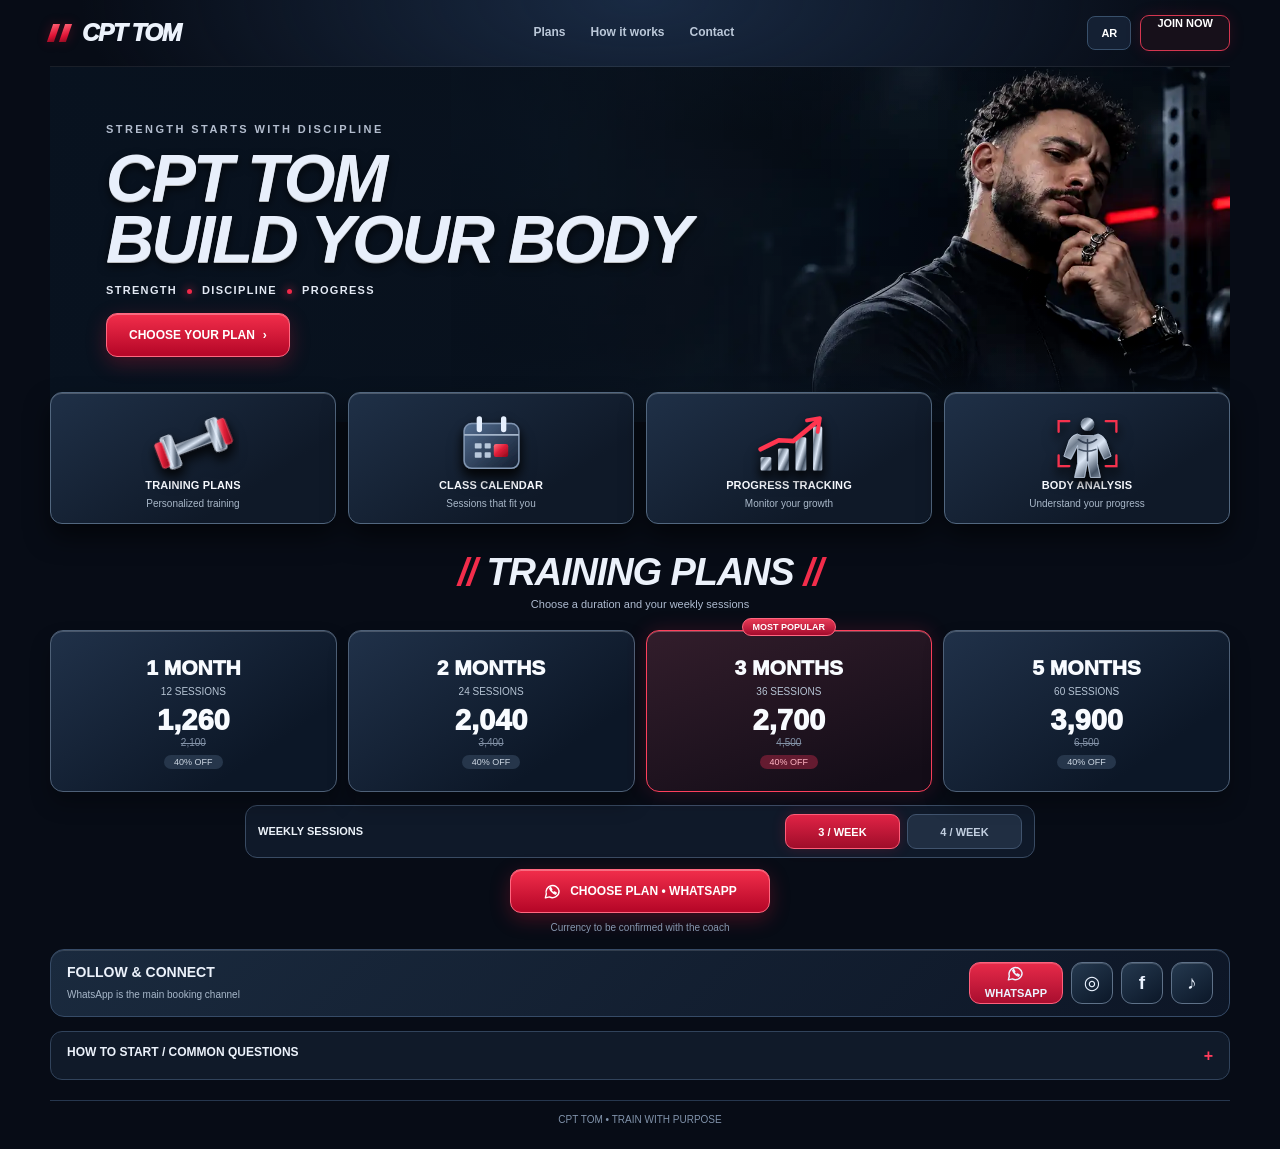
==== commit 318877c7: "Replace broken V3 with clean, tested responsive V4 | compact, bilingual, generated hero" ====
--- a/index.html
+++ b/index.html
@@ -1,37 +1,4 @@
-<!DOCTYPE html>
-<html lang="en" dir="ltr">
-<head>
-  <meta charset="UTF-8" />
-  <meta name="viewport" content="width=device-width, initial-scale=1, viewport-fit=cover" />
-  <meta name="theme-color" content="#080d17" />
-  <meta name="description" content="CPT TOM | Personal training membership plans. Choose your schedule and take the first step toward consistent progress." />
-  <meta property="og:title" content="CPT TOM | Build Your Body" />
-  <meta property="og:description" content="Explore training plans and connect directly with CPT TOM." />
-  <meta property="og:type" content="website" />
-  <link rel="icon" href="[data-uri]" type="image/svg+xml" />
-  <style>
-@import url('https://fonts.googleapis.com/css2?family=Barlow+Condensed:wght@500;600;700;800;900&family=Inter:wght@400;500;600;700;800;900&family=Cairo:wght@400;500;600;700;800;900&display=swap');
-:root{color-scheme:dark;--bg:#070c15;--bg2:#0d1625;--panel:#111d2d;--panel2:#152338;--red:#e41f3e;--red-dark:#a60c28;--line:#2a3b51;--text:#f4f6fb;--muted:#9eadbe;--chrome:#cbd7e5;--max:1250px;--ease:cubic-bezier(.22,1,.36,1)}
-*,*::before,*::after{box-sizing:border-box}html{scroll-behavior:smooth;scroll-padding-top:90px}body{margin:0;background:radial-gradient(ellipse 80% 45% at 53% -14%,#1a3049 0%,transparent 75%),var(--bg);color:var(--text);font:15px/1.5 Inter,system-ui,sans-serif;overflow-x:hidden}body[dir=rtl],html[dir=rtl] body{font-family:Cairo,system-ui,sans-serif}::selection{background:#d3203c;color:#fff}button,input,select{font:inherit}button,a{-webkit-tap-highlight-color:transparent}a{color:inherit;text-decoration:none}button{cursor:pointer}button:focus-visible,a:focus-visible,select:focus-visible{outline:2px solid #ff6e80;outline-offset:4px}img{display:block;max-width:100%}.svg-defs{position:absolute;width:0;height:0;overflow:hidden}.container{width:min(calc(100% - 48px),var(--max));margin-inline:auto}.top-glow{position:absolute;inset:0 0 auto;height:650px;pointer-events:none;background:radial-gradient(ellipse 40% 55% at 85% 14%,#b80b1f20,transparent 75%);z-index:-1}.site-header{position:sticky;top:0;z-index:100;border-bottom:1px solid #d5eaff0d;background:#080e19e8;backdrop-filter:blur(20px)}.header-inner{height:77px;display:flex;align-items:center;justify-content:space-between;gap:24px}.brand{font-family:Inter,Arial,sans-serif;white-space:nowrap;display:inline-flex;align-items:center;gap:9px;font-size:23px;letter-spacing:-1.15px;font-weight:900;font-style:italic}.brand-slash{color:#ed2645;font-size:27px;letter-spacing:-9px;padding-inline-end:8px;transform:skew(-12deg)}.desktop-nav{display:flex;gap:35px;align-items:center}.desktop-nav a,.footer-right a{font-size:12px;font-weight:700;color:#e6edf9;transition:color .2s}.desktop-nav a:hover,.footer-right a:hover{color:#ff526d}.header-actions{display:flex;align-items:center;gap:13px}.lang-toggle{background:transparent;border:1px solid #344052;border-radius:9px;color:#dce7f5;padding:9px 12px;font-size:12px;font-weight:800}.chevron{margin-inline-start:6px}.btn{display:inline-flex;align-items:center;justify-content:center;gap:12px;border:0;border-radius:10px;font-family:Inter,Arial,sans-serif;font-size:12px;font-weight:900;letter-spacing:.02em;min-height:42px;padding:12px 22px;transition:transform .25s var(--ease),box-shadow .25s var(--ease),background .25s}.btn:hover{transform:translateY(-2px)}.btn:active{transform:translateY(0) scale(.98)}.btn-outline{background:#0e1420;border:1px solid #d326466e;box-shadow:inset 0 0 12px #df1e3612,0 0 20px #d00c2a15;color:#fff}.btn-outline:hover{box-shadow:0 0 20px #d00c2a42}.btn-red{background:linear-gradient(180deg,#f12d48,#c20b2c 92%);color:white;border:1px solid #ff6b82;box-shadow:0 4px 16px #df103b49,inset 0 1px #ff9aaa80;position:relative;overflow:hidden}.btn-red:before{content:"";position:absolute;inset:0;transform:translateX(-130%) skewX(-25deg);background:linear-gradient(90deg,transparent,#fff3,transparent);transition:transform .7s}.btn-red:hover:before{transform:translateX(130%) skewX(-25deg)}.btn-red:hover{box-shadow:0 7px 25px #db103b70}.btn-large{min-height:49px;padding:13px 25px}.btn-ghost{background:transparent;color:#c2d0df;border:1px solid #56627a50}.arrow-icon{width:17px;height:17px;flex:none}.menu-toggle{border:0;background:none;display:none;width:40px;height:40px;align-items:center;justify-content:center;flex-direction:column;gap:5px}.menu-toggle span{display:block;width:21px;height:2px;background:#fff;border-radius:5px}.mobile-nav{position:absolute;inset:77px 0 auto;background:#0d1423;border-bottom:1px solid var(--line);padding:12px 24px 20px;box-shadow:0 16px 35px #0008}.mobile-nav a{display:block;font-size:14px;font-weight:700;padding:13px 0;border-bottom:1px solid #ffffff12}.mobile-nav[hidden]{display:none}
-.hero{height:610px;position:relative;overflow:hidden;border:1px solid #3c4e63;border-radius:0 0 28px 28px;background:linear-gradient(113deg,#0b1220 0%,#101e30 55%,#11151c 100%);box-shadow:inset 0 0 50px #0005,0 25px 75px #0005}.hero:after{content:"";position:absolute;z-index:2;inset:0;background:linear-gradient(90deg,#09121f 0%,#0b1626f7 34%,#101a27a8 52%,#0b111e00 78%),linear-gradient(0deg,#08101f 0%,transparent 38%);pointer-events:none}.hero:before{content:"";position:absolute;z-index:3;inset:0;background:linear-gradient(147deg,transparent 14%,#ffffff06 14.2%,transparent 15%,transparent 70%,#5a829413 70.2%,transparent 71%);pointer-events:none}.hero-media{position:absolute;top:-72px;right:0;bottom:0;width:56%;height:116%;overflow:hidden;filter:contrast(1.08)}.hero-media img{width:100%;height:100%;object-fit:cover;object-position:center 29%;filter:grayscale(1) contrast(1.10) brightness(.89)}.hero-backlight{position:absolute;right:-8%;top:-11%;width:46%;height:98%;z-index:1;background:radial-gradient(ellipse at center,#ba1b352e,transparent 65%);mix-blend-mode:screen}.hero-content{position:relative;z-index:4;padding:102px 0 0 72px;max-width:760px}.eyebrow,.section-kicker{font-size:11px;letter-spacing:.25em;color:#98aabd;font-weight:800}.eyebrow{display:flex;align-items:center;gap:12px}.eyebrow-line{display:block;width:30px;height:2px;background:var(--red)}.hero h1{margin:24px 0 13px;display:flex;flex-direction:column;font-family:'Barlow Condensed',Impact,sans-serif;font-size:clamp(65px,8vw,111px);font-style:italic;letter-spacing:-2px;line-height:.86;font-weight:900;text-shadow:0 7px 12px #0008;transform:skew(-3deg);transform-origin:left}.hero h1 span{background:linear-gradient(0deg,#8490a4 0%,#fff 50%,#bfcad9 72%,#fff 90%);-webkit-background-clip:text;background-clip:text;color:transparent}.hero h1 strong{font-size:.79em;letter-spacing:-1px;white-space:nowrap;background:linear-gradient(0deg,#a2adbd 0%,#fafcff 52%,#c3cedc 74%,#fff 100%);-webkit-background-clip:text;background-clip:text;color:transparent}.hero-statement{display:flex;gap:15px;align-items:center;color:#edf1f7;font-size:12px;font-weight:700;letter-spacing:.19em;margin:19px 0 20px}.hero-statement i{display:inline-block;background:#e12243;width:5px;height:5px;border-radius:50%}.hero-copy{max-width:420px;color:#bdc9d8;font-size:14px;line-height:1.8}.hero-buttons{display:flex;gap:12px;margin-top:25px;flex-wrap:wrap}.hero-corner{position:absolute;z-index:4;right:30px;bottom:33px;letter-spacing:.25em;color:#c9d0da;font-size:10px;font-weight:700}.corner-line{display:inline-block;width:28px;height:1px;margin-right:9px;vertical-align:middle;background:var(--red)}.hero-edge{position:absolute;z-index:4;left:0;bottom:0;width:42%;height:2px;background:linear-gradient(90deg,transparent,#8db3d148,transparent)}
-.features{display:grid;grid-template-columns:repeat(4,1fr);gap:15px;margin-top:-37px;position:relative;z-index:5;padding-inline:28px}.feature-card{background:linear-gradient(155deg,#1a2a3dd9,#101a29 66%,#101826);min-height:170px;display:flex;flex-direction:column;align-items:center;text-align:center;justify-content:flex-start;border:1px solid #7789a15b;border-radius:16px;padding:8px 13px 16px;box-shadow:inset 0 1px #f6fbff24,0 14px 30px #0005;transition:transform .35s var(--ease),border-color .35s}.feature-card:hover{transform:translateY(-7px);border-color:#c3d4ef77}.feature-icon{height:94px;width:117px;filter:drop-shadow(0 0 12px #c20d2a18)}.feature-icon svg{width:100%;height:100%;transition:transform .4s var(--ease)}.feature-card:hover svg{transform:rotate(-4deg) scale(1.08)}.feature-card h3{font-size:13px;line-height:1.25;letter-spacing:.01em;margin:0 0 6px;font-weight:900}.feature-card p{font-size:11px;color:var(--muted);line-height:1.45;margin:0;max-width:180px}
-.section{padding-block:99px 35px}.section-heading{text-align:center;margin-bottom:37px}.section-heading h2{font-family:'Barlow Condensed',Impact,sans-serif;font-style:italic;font-size:clamp(31px,4vw,47px);font-weight:800;line-height:1.1;margin:9px 0 12px}.section-heading h2 b{color:var(--red);font-style:italic;font-size:.88em;letter-spacing:-8px;margin-right:8px}.section-heading h2 b:last-child{margin-left:8px}.section-heading p{color:var(--muted);font-size:13px;max-width:550px;margin:0 auto}.plan-controls{display:flex;justify-content:center;align-items:center;gap:25px;color:#c4d0dc;font-size:11px;font-weight:800;letter-spacing:.1em;margin-bottom:25px}.segment{display:flex;gap:4px;align-items:center;border:1px solid #37465c;border-radius:12px;background:#0f1929;padding:5px}.frequency-btn{border:0;background:transparent;color:#a9b8c9;border-radius:9px;min-width:110px;font-size:11px;font-weight:900;padding:11px 15px;transition:background .2s,box-shadow .2s,color .2s}.frequency-btn.is-active{background:linear-gradient(180deg,#bc1836,#6e1026);color:#fff;box-shadow:inset 0 0 0 1px #fc4867,0 0 14px #ed184436}.pricing-grid{display:grid;grid-template-columns:repeat(4,minmax(0,1fr));gap:17px}.pricing-card{position:relative;min-height:235px;display:flex;flex-direction:column;align-items:center;justify-content:center;text-align:center;padding:28px 16px 20px;background:linear-gradient(150deg,#1c2b3e 0%,#111a2a 53%,#0b1422);border:1px solid #51627a8c;border-radius:16px;box-shadow:inset 0 1px 0 #ffffff17,0 13px 30px #0004;transition:border-color .3s,transform .3s,box-shadow .3s;cursor:pointer}.pricing-card:hover{transform:translateY(-5px);border-color:#a5b5c7}.pricing-card.is-selected{border-color:#fd4863;box-shadow:0 0 0 1px #e91f3d77,0 0 28px #e41f3e30,inset 0 0 50px #ad0a2414;background:linear-gradient(160deg,#38202f 0%,#201927 35%,#101826 95%)}.pricing-card input{position:absolute;opacity:0;pointer-events:none}.pricing-card input:focus-visible + .price-focus{outline:2px solid white;outline-offset:2px}.price-focus{pointer-events:none;position:absolute;inset:0;border-radius:16px}.plan-badge{position:absolute;top:-13px;left:50%;transform:translateX(-50%);border-radius:20px;padding:4px 13px;background:linear-gradient(180deg,#ff3c5a,#ae0927);border:1px solid #ff6378;color:#fff;white-space:nowrap;font-size:9px;font-weight:900;box-shadow:0 5px 15px #d30a364a}.pricing-card h3{font:800 25px 'Barlow Condensed',sans-serif;margin:0 0 5px;letter-spacing:.025em}.card-sessions{font-size:12px;color:#becbdd;margin-bottom:19px}.card-old{font-size:14px;color:#8995a6;text-decoration:line-through;text-decoration-thickness:1px}.card-price{font-size:34px;letter-spacing:-1.1px;line-height:1.35;font-weight:900;color:#fff}.card-price-label{font-size:10px;color:#a8b8c9}.card-save{font-size:10px;font-weight:900;color:#fac7d0;background:#5e1528;border:1px solid #dd3954a4;border-radius:20px;padding:5px 10px;margin-top:14px}.pricing-card:not(.is-selected) .card-save{color:#b8c7d8;background:#1b293a;border-color:#43556d}.plan-summary{margin-top:27px;display:flex;gap:17px;align-items:center;border:1px solid #30415a;border-radius:20px;padding:15px 18px;background:linear-gradient(115deg,#152338,#0b1422 60%);box-shadow:inset 0 1px #ffffff0b}.summary-icon{width:80px;height:80px;flex:none}.summary-icon svg{width:100%;height:100%}.summary-main{flex:1;min-width:0}.summary-label,.summary-price>span{font-size:10px;color:#9eaec1;font-weight:900;letter-spacing:.13em}.summary-main h3{margin:5px 0;font-size:19px}.summary-main p{font-size:11px;color:#b6c4d4;margin:0}.summary-price{min-width:162px}.summary-price strong{display:block;color:#fff;font-size:27px;font-weight:900}.summary-price small{display:block;max-width:200px;color:#9aabba;font-size:9px;line-height:1.4}.pricing-disclaimer{text-align:center;font-size:10px;color:#8397ac;margin:16px auto 0;max-width:720px;line-height:1.6}
-.advisor-section{position:relative;margin-top:70px;padding-block:70px;background:radial-gradient(ellipse at 30% 50%,#20344b5d,transparent 58%),linear-gradient(90deg,#0d1828,#09111e);border-block:1px solid #253951}.advisor-wrap{display:grid;grid-template-columns:1fr 1fr;gap:11%;align-items:center}.advisor-intro h2,.about-content h2,.results-panel h2{font:italic 850 clamp(39px,5vw,65px)/.99 'Barlow Condensed',Impact,sans-serif;margin:15px 0 19px;max-width:500px}.advisor-intro p,.about-content p,.results-panel p{color:#aebdd0;font-size:14px;line-height:1.85;max-width:500px}.advisor-note{display:flex;align-items:center;gap:9px;margin-top:30px;color:#8fa3ba;font-size:11px}.dot-pulse{background:#f63b56;width:7px;height:7px;border-radius:100%;box-shadow:0 0 0 5px #f63b5620}.advisor-card{background:linear-gradient(145deg,#1a2b40,#0e1a2a);padding:30px;border:1px solid #48607a;border-radius:20px;box-shadow:0 25px 60px #0006,inset 0 1px #ffffff1b;display:flex;flex-direction:column;gap:11px}.advisor-card label{font-size:11px;color:#f4f7ff;font-weight:900;margin-top:4px;letter-spacing:.06em}.advisor-card select{appearance:none;border:1px solid #3e5068;background:#0d1829 url('data:image/svg+xml,%3Csvg xmlns="http://www.w3.org/2000/svg" width="14" height="14" viewBox="0 0 24 24" fill="none" stroke="%23b6c3d3" stroke-width="2"%3E%3Cpath d="m6 9 6 6 6-6"/%3E%3C/svg%3E') no-repeat right 15px center;color:#e8f0fd;border-radius:9px;height:46px;padding:0 17px;cursor:pointer}.advisor-card select option{background:#111e31}.advisor-card .btn{margin-top:12px}.btn-full{width:100%}.recommendation{padding:15px 16px;border-radius:10px;border:1px solid #b12a485f;background:#3a1b2b5e;color:#dce8f5;font-size:12px;line-height:1.7}.recommendation strong{color:#fff}.recommendation button{margin-top:10px;display:block;border:0;color:#ff9faf;background:transparent;font-weight:900;text-decoration:underline;padding:0}
-.steps-grid{display:grid;grid-template-columns:repeat(3,1fr);gap:22px}.step{padding:26px 28px 35px;border-radius:18px;border:1px solid #2e425a;background:linear-gradient(140deg,#152339,#0d1624);position:relative;min-height:210px}.step-index{font:900 46px 'Barlow Condensed',sans-serif;color:#d9e5f512;position:absolute;top:12px;right:20px}.step-mark{font-size:35px;color:#f12d4a;height:61px;font-weight:600}.step h3{font-weight:900;font-size:14px;margin:2px 0 11px}.step p{font-size:12px;color:#aebccc;margin:0;max-width:290px;line-height:1.7}.results-panel{display:grid;grid-template-columns:1fr 1fr;align-items:center;min-height:420px;border:1px solid #3c5368;border-radius:24px;padding:55px 65px;background:radial-gradient(circle at 82% 37%,#3a213559,transparent 36%),linear-gradient(120deg,#1c2d42,#0b1322 70%);overflow:hidden}.results-panel h2{max-width:530px}.results-panel p{max-width:440px}.text-link{display:inline-flex;gap:9px;align-items:center;margin-top:17px;font-size:12px;font-weight:900;color:#ff6b80}.result-visual{width:290px;height:290px;position:relative;margin:0 auto;display:flex;align-items:center;justify-content:center}.result-grid{position:absolute;inset:0;border-radius:50%;background:repeating-radial-gradient(circle at center,transparent 0 35px,#95b4c91a 36px 37px),linear-gradient(180deg,#152b449e,#0918272a);border:1px solid #56738c44;box-shadow:0 0 80px #af0e3033}.orbit{position:absolute;inset:17px;border-radius:50%;border:1px dashed #748e9c77;transform:rotate(-22deg)}.orbit-two{inset:47px;border-color:#e52a486c;transform:rotate(35deg)}.result-center{width:165px;height:140px;filter:drop-shadow(0 0 16px #da20402e)}.result-center svg{width:100%;height:100%}.result-capsule{position:absolute;bottom:14px;background:#152337;border:1px solid #37516c;border-radius:30px;padding:7px 16px;font-size:9px;letter-spacing:.07em;color:#d8e5f5}
-.about-section{display:grid;grid-template-columns:45% 1fr;align-items:center;gap:8%;padding-block:90px 50px}.about-photo{border:1px solid #506279;border-radius:18px;height:470px;position:relative;overflow:hidden;box-shadow:0 30px 60px #0006}.about-photo:after{content:"";position:absolute;inset:0;background:linear-gradient(0deg,#101827e8 1%,transparent 55%)}.about-photo img{width:100%;height:100%;object-fit:cover;object-position:center 25%;filter:grayscale(1) contrast(1.12)}.about-photo-label{position:absolute;z-index:1;bottom:20px;left:26px;font-size:25px;font-weight:900;letter-spacing:.2em}.about-content .about-strip{display:flex;gap:14px;flex-wrap:wrap;color:#bfcbd7;font-size:10px;letter-spacing:.09em;font-weight:900;margin:27px 0}.about-strip .separator{color:var(--red)}.faq-section{padding-bottom:100px}.faq-list{max-width:860px;margin:auto}.faq-item{border-bottom:1px solid #2d4258}.faq-item:first-child{border-top:1px solid #2d4258}.faq-item summary{list-style:none;cursor:pointer;padding:20px 42px 20px 10px;position:relative;font-size:14px;font-weight:800}.faq-item summary::-webkit-details-marker{display:none}.faq-item summary:after{content:"+";position:absolute;right:10px;top:16px;color:#f43b56;font-size:26px;font-weight:400}.faq-item[open] summary:after{content:"−"}.faq-item p{font-size:13px;color:#aebccd;line-height:1.8;margin:0 0 23px;padding:0 35px 0 10px}.footer{background:#070b13;border-top:1px solid #29394e;padding:45px 0 25px}.footer-content{display:grid;grid-template-columns:1fr auto;gap:35px}.footer-left p{font-size:10px;color:#72879e;letter-spacing:.18em;margin:12px 0 0}.footer-right{display:flex;gap:25px;align-items:center;flex-wrap:wrap}.footer-right button{color:#ff647c;background:transparent;border:0;font-size:11px;font-weight:900}.copyright{grid-column:1/-1;color:#798ca0;font-size:10px;border-top:1px solid #24354b;padding-top:19px}.mobile-sticky{display:none}.toast{position:fixed;z-index:200;bottom:25px;left:50%;transform:translate(-50%,22px);opacity:0;pointer-events:none;background:#27374e;border:1px solid #6b8ea2;color:#fff;border-radius:12px;padding:13px 20px;font-size:12px;box-shadow:0 13px 50px #0009;transition:transform .25s,opacity .25s;max-width:90vw;text-align:center}.toast.show{opacity:1;transform:translate(-50%,0)}
-html[dir=rtl] .hero-content{padding:102px 72px 0 0}html[dir=rtl] .hero:after{background:linear-gradient(270deg,#09121f 0%,#0b1626f7 34%,#101a27a8 52%,#0b111e00 78%),linear-gradient(0deg,#08101f 0%,transparent 38%)}html[dir=rtl] .hero-media{right:auto;left:0}html[dir=rtl] .hero h1{transform:none}html[dir=rtl] .hero h1 strong{font:900 clamp(43px,5.3vw,74px)/1.15 Cairo,sans-serif;letter-spacing:-1px;white-space:normal}html[dir=rtl] .hero-corner{right:auto;left:28px}html[dir=rtl] .hero-statement{letter-spacing:0}html[dir=rtl] .hero h1 span{font-family:'Barlow Condensed',sans-serif}html[dir=rtl] .section-heading h2,html[dir=rtl] .advisor-intro h2,html[dir=rtl] .about-content h2,html[dir=rtl] .results-panel h2{font-family:Cairo,sans-serif;font-style:normal;font-size:clamp(28px,3.5vw,44px);line-height:1.3}html[dir=rtl] .feature-card h3,html[dir=rtl] .step h3{font-family:Cairo,sans-serif}html[dir=rtl] .advisor-card select{background-position:left 15px center}html[dir=rtl] .faq-item summary{padding:20px 10px 20px 42px}html[dir=rtl] .faq-item summary:after{right:auto;left:10px}html[dir=rtl] .faq-item p{padding:0 10px 0 35px}html[dir=rtl] .about-photo-label{left:auto;right:26px}html[dir=rtl] .step-index{right:auto;left:20px}html[dir=rtl] .brand{direction:ltr}html[dir=rtl] .hero-content{max-width:700px}
-@media(max-width:1040px){.container{width:min(calc(100% - 34px),var(--max))}.desktop-nav{gap:18px}.hero-content{padding-left:46px}.hero h1{font-size:clamp(65px,8vw,95px)}.hero-copy{max-width:360px}.feature-card{min-height:170px}.features{padding-inline:10px}.summary-icon{display:none}.plan-summary{flex-wrap:wrap}.plan-summary .btn{margin-left:auto}.pricing-card{padding:24px 8px}.pricing-card h3{font-size:22px}html[dir=rtl] .hero-content{padding-right:46px}}
-@media(max-width:760px){html{scroll-padding-top:80px}.site-header .header-inner{height:66px}.brand{font-size:21px}.desktop-nav,.header-join{display:none}.menu-toggle{display:flex}.mobile-nav{top:66px}.container{width:calc(100% - 28px)}.hero{height:685px;border-radius:0 0 19px 19px}.hero-media{top:-20px;width:100%;height:68%;left:0;right:0}.hero-media img{object-position:center 26%}.hero:after{background:linear-gradient(0deg,#08111e 3%,#08111eea 32%,#101b2c5c 63%,#060c18bb 100%),linear-gradient(90deg,#08121b38,transparent 70%)}.hero-content{padding:325px 25px 0;max-width:100%;text-align:left}.hero h1{font-size:clamp(62px,12.2vw,89px);margin:18px 0 12px}.hero h1 strong{font-size:.82em;white-space:normal}.eyebrow{font-size:9px}.hero-statement{font-size:10px;gap:9px;margin:13px 0}.hero-copy{font-size:12px;max-width:400px;line-height:1.6;margin:10px 0}.hero-buttons{gap:9px;margin-top:17px}.hero-buttons .btn-large{padding-inline:17px}.hero-buttons .btn-ghost{padding-inline:14px}.hero-corner{display:none}.features{margin-top:-28px;grid-template-columns:repeat(2,1fr);gap:10px;padding-inline:13px}.feature-card{padding:3px 7px 16px;min-height:161px;border-radius:13px}.feature-icon{height:90px}.feature-card h3{font-size:11px}.feature-card p{font-size:10px}.section{padding-block:79px 18px}.section-heading{margin-bottom:24px}.section-heading h2{font-size:34px}.section-heading p{font-size:12px}.plan-controls{flex-direction:column;gap:10px;margin-bottom:27px}.pricing-grid{grid-template-columns:repeat(2,minmax(0,1fr));gap:14px 11px}.pricing-card{min-height:207px;padding:26px 8px 16px;border-radius:12px}.pricing-card h3{font-size:24px}.card-price{font-size:30px}.plan-summary{padding:17px;gap:11px}.summary-main{flex:1 1 48%}.summary-main h3{font-size:16px}.summary-price{min-width:110px}.summary-price strong{font-size:25px}.plan-summary .btn{width:100%}.advisor-section{margin-top:68px;padding-block:65px}.advisor-wrap{grid-template-columns:1fr;gap:32px}.advisor-intro h2{font-size:48px}.advisor-card{padding:21px}.steps-grid{grid-template-columns:1fr;gap:13px}.step{min-height:150px;padding:20px}.step-mark{height:45px}.results-panel{grid-template-columns:1fr;padding:30px 25px}.results-panel h2{font-size:47px}.result-visual{height:230px;width:230px;margin-top:20px}.about-section{grid-template-columns:1fr;gap:27px;padding-block:65px 25px}.about-photo{height:400px}.about-content h2{font-size:52px}.faq-section{padding-bottom:90px}.footer-content{grid-template-columns:1fr;gap:25px}.copyright{grid-column:1}.footer-right{gap:20px}.mobile-sticky{display:flex;position:fixed;z-index:85;inset:auto 0 0;align-items:center;justify-content:space-between;gap:20px;padding:11px max(15px,env(safe-area-inset-right)) calc(11px + env(safe-area-inset-bottom)) max(15px,env(safe-area-inset-left));background:#080f1df2;border-top:1px solid #33475e;box-shadow:0 -14px 33px #0008;backdrop-filter:blur(14px)}.mobile-sticky>div{display:flex;flex-direction:column;gap:2px}.mobile-sticky small{font-size:9px;color:#95a8bd;letter-spacing:.04em}.mobile-sticky strong{font-size:20px}.mobile-sticky .btn{min-width:140px}body{padding-bottom:82px}.toast{bottom:105px}html[dir=rtl] .hero-media{left:0;right:0}html[dir=rtl] .hero:after{background:linear-gradient(0deg,#08111e 3%,#08111eea 32%,#101b2c5c 63%,#060c18bb 100%)}html[dir=rtl] .hero-content{padding:325px 25px 0;text-align:right}html[dir=rtl] .hero h1 strong{font-size:clamp(34px,7vw,52px)}html[dir=rtl] .hero h1{font-size:70px}}
-@media(max-width:390px){.hero{height:710px}.hero-content{padding-top:335px}.hero h1{font-size:56px}.hero h1 strong{font-size:46px}.hero-copy{font-size:11px}.hero-buttons .btn{font-size:10px}.feature-card h3{font-size:10px}.pricing-card h3{font-size:21px}.card-price{font-size:27px}.mobile-sticky .btn{min-width:125px}.about-photo{height:350px}}
-@media(prefers-reduced-motion:no-preference){.reveal{opacity:0;transform:translateY(22px);transition:opacity .75s var(--ease),transform .75s var(--ease)}.reveal.visible{opacity:1;transform:translateY(0)}}
-@media(prefers-reduced-motion:reduce){html{scroll-behavior:auto}*,*::before,*::after{animation-duration:.01ms!important;transition-duration:.01ms!important}}
-
-</style>
-  <title>CPT TOM | BUILD YOUR BODY</title>
-  <link rel="stylesheet" href="./compact.css?v=3" />
-</head>
-<body>
-  <svg class="svg-defs" xmlns="http://www.w3.org/2000/svg" aria-hidden="true" focusable="false">
+<!DOCTYPE html><html lang="en" dir="ltr"><head><meta charset="UTF-8"><meta name="viewport" content="width=device-width,initial-scale=1,viewport-fit=cover"><meta name="theme-color" content="#070c16"><meta name="description" content="CPT TOM — professional training plans and direct WhatsApp subscription enquiries"><meta property="og:title" content="CPT TOM | Build Your Body"><meta property="og:description" content="Choose your membership and contact the coach"><title>CPT TOM | BUILD YOUR BODY</title><link rel="stylesheet" href="./v4.css?v=4" /></head><body><svg class="svg-defs" xmlns="http://www.w3.org/2000/svg" aria-hidden="true" focusable="false">
     <defs>
       <linearGradient id="steel" x1="0" y1="0" x2="1" y2="1"><stop stop-color="#eef5ff"/><stop offset=".23" stop-color="#707e8f"/><stop offset=".5" stop-color="#dce7f6"/><stop offset=".76" stop-color="#455365"/><stop offset="1" stop-color="#a4b3c6"/></linearGradient>
       <linearGradient id="redMetal" x1="0" y1="0" x2="1" y2="1"><stop stop-color="#ff7280"/><stop offset=".45" stop-color="#e21f39"/><stop offset="1" stop-color="#8c081b"/></linearGradient>
@@ -70,253 +37,4 @@
     </symbol>
     <symbol id="arrow-up-right" viewBox="0 0 24 24"><path d="M5 18 18 5M7 5h11v11" fill="none" stroke="currentColor" stroke-width="2" stroke-linecap="round" stroke-linejoin="round"/></symbol>
     <symbol id="arrow-right" viewBox="0 0 24 24"><path d="M4 12h15m-6-6 6 6-6 6" fill="none" stroke="currentColor" stroke-width="2" stroke-linecap="round" stroke-linejoin="round"/></symbol>
-  </svg>
-  <div class="top-glow" aria-hidden="true"></div>
-  <header class="site-header" id="top">
-    <div class="container header-inner">
-      <a class="brand" href="#top" aria-label="CPT TOM home"><span class="brand-slash">//</span><span>CPT TOM</span></a>
-      <nav class="desktop-nav" aria-label="Main navigation">
-        <a href="#plans" data-t="navPlans">Training plans</a>
-        <a href="#results" data-t="navResults">Results</a>
-        <a href="#about" data-t="navAbout">About</a>
-        <a href="#faq" data-t="navFaq">FAQ</a>
-      </nav>
-      <div class="header-actions">
-        <button class="lang-toggle" id="langToggle" type="button" aria-label="Switch language">AR <span class="chevron">⌄</span></button>
-        <a href="#plans" class="btn btn-outline header-join" data-t="joinNow">JOIN NOW</a>
-        <button class="menu-toggle" id="menuToggle" type="button" aria-expanded="false" aria-controls="mobileMenu" aria-label="Open menu"><span></span><span></span><span></span></button>
-      </div>
-    </div>
-    <nav id="mobileMenu" class="mobile-nav" aria-label="Mobile navigation" hidden>
-      <a href="#plans" data-t="navPlans">Training plans</a>
-      <a href="#results" data-t="navResults">Results</a>
-      <a href="#about" data-t="navAbout">About</a>
-      <a href="#faq" data-t="navFaq">FAQ</a>
-    </nav>
-  </header>
-  <main>
-    <section class="hero container" aria-labelledby="hero-title">
-      <div class="hero-media" aria-hidden="true"><img src="[data-uri]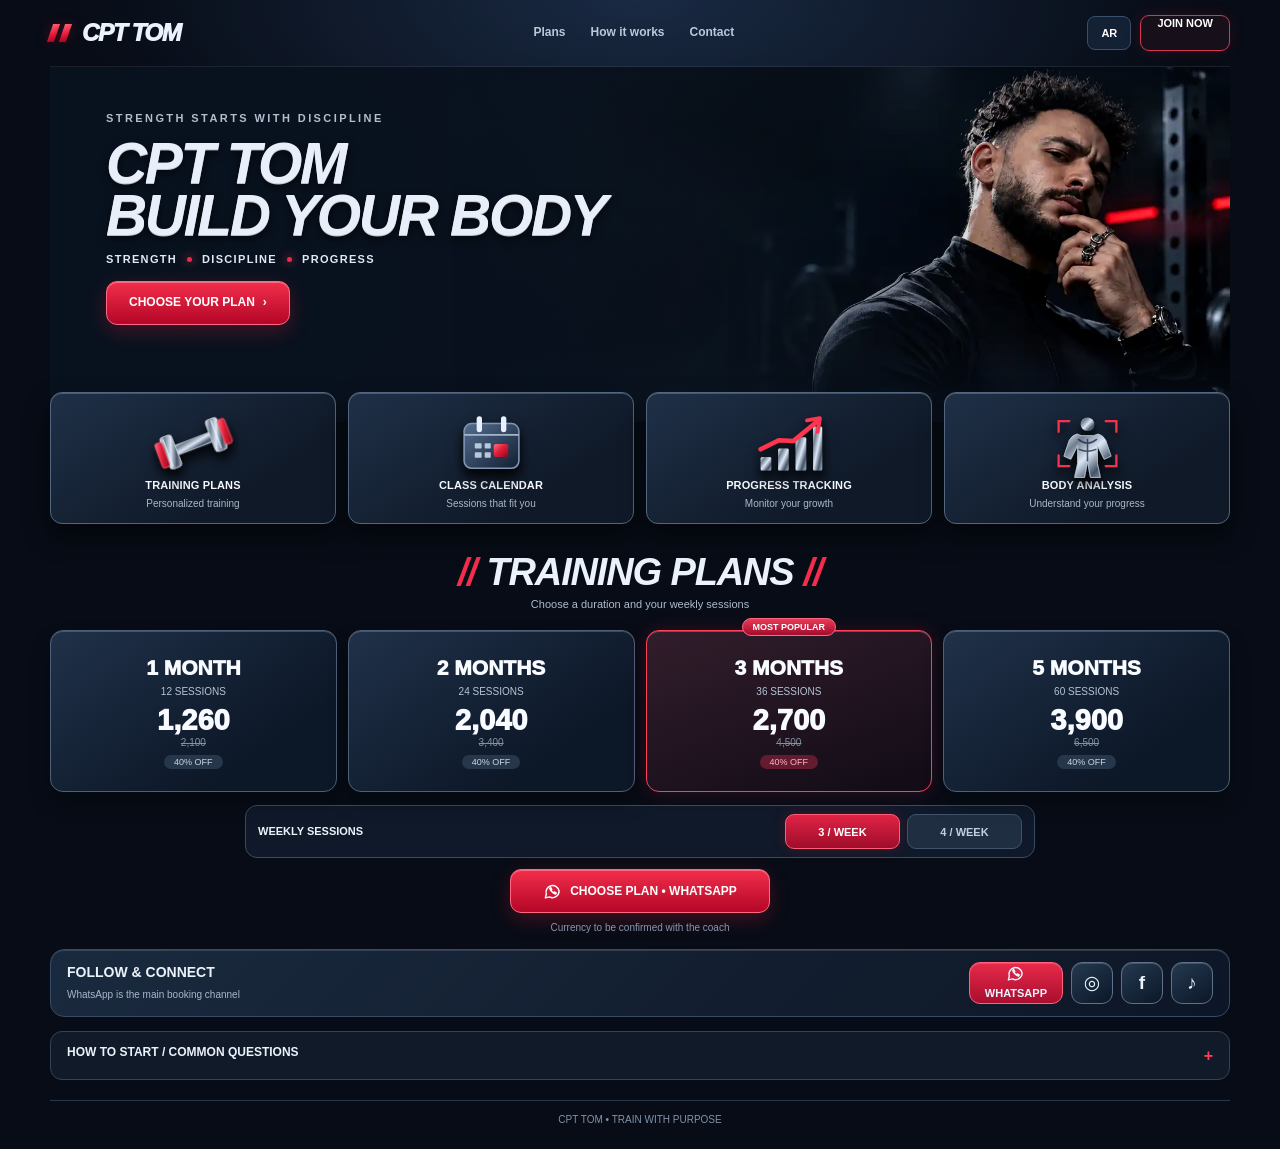
==== commit 4f92e02c: "Cache-bust V4.2 verified layout and icon fixes" ====
--- a/index.html
+++ b/index.html
@@ -1,4 +1,4 @@
-<!DOCTYPE html><html lang="en" dir="ltr"><head><meta charset="UTF-8"><meta name="viewport" content="width=device-width,initial-scale=1,viewport-fit=cover"><meta name="theme-color" content="#070c16"><meta name="description" content="CPT TOM — professional training plans and direct WhatsApp subscription enquiries"><meta property="og:title" content="CPT TOM | Build Your Body"><meta property="og:description" content="Choose your membership and contact the coach"><title>CPT TOM | BUILD YOUR BODY</title><link rel="stylesheet" href="./v4.css?v=4" /></head><body><svg class="svg-defs" xmlns="http://www.w3.org/2000/svg" aria-hidden="true" focusable="false">
+<!DOCTYPE html><html lang="en" dir="ltr"><head><meta charset="UTF-8"><meta name="viewport" content="width=device-width,initial-scale=1,viewport-fit=cover"><meta name="theme-color" content="#070c16"><meta name="description" content="CPT TOM — professional training plans and direct WhatsApp subscription enquiries"><meta property="og:title" content="CPT TOM | Build Your Body"><meta property="og:description" content="Choose your membership and contact the coach"><title>CPT TOM | BUILD YOUR BODY</title><link rel="stylesheet" href="./v4.css?v=4.2" /></head><body><svg class="svg-defs" xmlns="http://www.w3.org/2000/svg" aria-hidden="true" focusable="false">
     <defs>
       <linearGradient id="steel" x1="0" y1="0" x2="1" y2="1"><stop stop-color="#eef5ff"/><stop offset=".23" stop-color="#707e8f"/><stop offset=".5" stop-color="#dce7f6"/><stop offset=".76" stop-color="#455365"/><stop offset="1" stop-color="#a4b3c6"/></linearGradient>
       <linearGradient id="redMetal" x1="0" y1="0" x2="1" y2="1"><stop stop-color="#ff7280"/><stop offset=".45" stop-color="#e21f39"/><stop offset="1" stop-color="#8c081b"/></linearGradient>
@@ -37,4 +37,4 @@
     </symbol>
     <symbol id="arrow-up-right" viewBox="0 0 24 24"><path d="M5 18 18 5M7 5h11v11" fill="none" stroke="currentColor" stroke-width="2" stroke-linecap="round" stroke-linejoin="round"/></symbol>
     <symbol id="arrow-right" viewBox="0 0 24 24"><path d="M4 12h15m-6-6 6 6-6 6" fill="none" stroke="currentColor" stroke-width="2" stroke-linecap="round" stroke-linejoin="round"/></symbol>
-  </svg><script src="./v4.js?v=4" defer></script></body></html>+  </svg><script src="./v4.js?v=4.2" defer></script></body></html>
--- a/v4.css
+++ b/v4.css
@@ -135,3 +135,6 @@
 @media(prefers-reduced-motion:reduce){#tom4 *,#tom4 *:before,#tom4 *:after{animation:none!important;transition:none!important}html{scroll-behavior:auto}}
 /* SVG icon definition sprite must not occupy the first 150px of the page. */
 #tom4 .t4-sprite{position:absolute!important;width:0!important;height:0!important;overflow:hidden!important;pointer-events:none!important;opacity:0!important}
+
+/* Desktop hero headline remains two lines; keep the CTA visible above features. */
+@media(min-width:721px){#tom4 .t4-hero-copy{max-width:750px;padding-top:44px}#tom4 .t4-hero-copy h1{font-size:clamp(52px,4.45vw,67px);max-width:710px}#tom4 .t4-tagline{margin:10px 0 13px}}
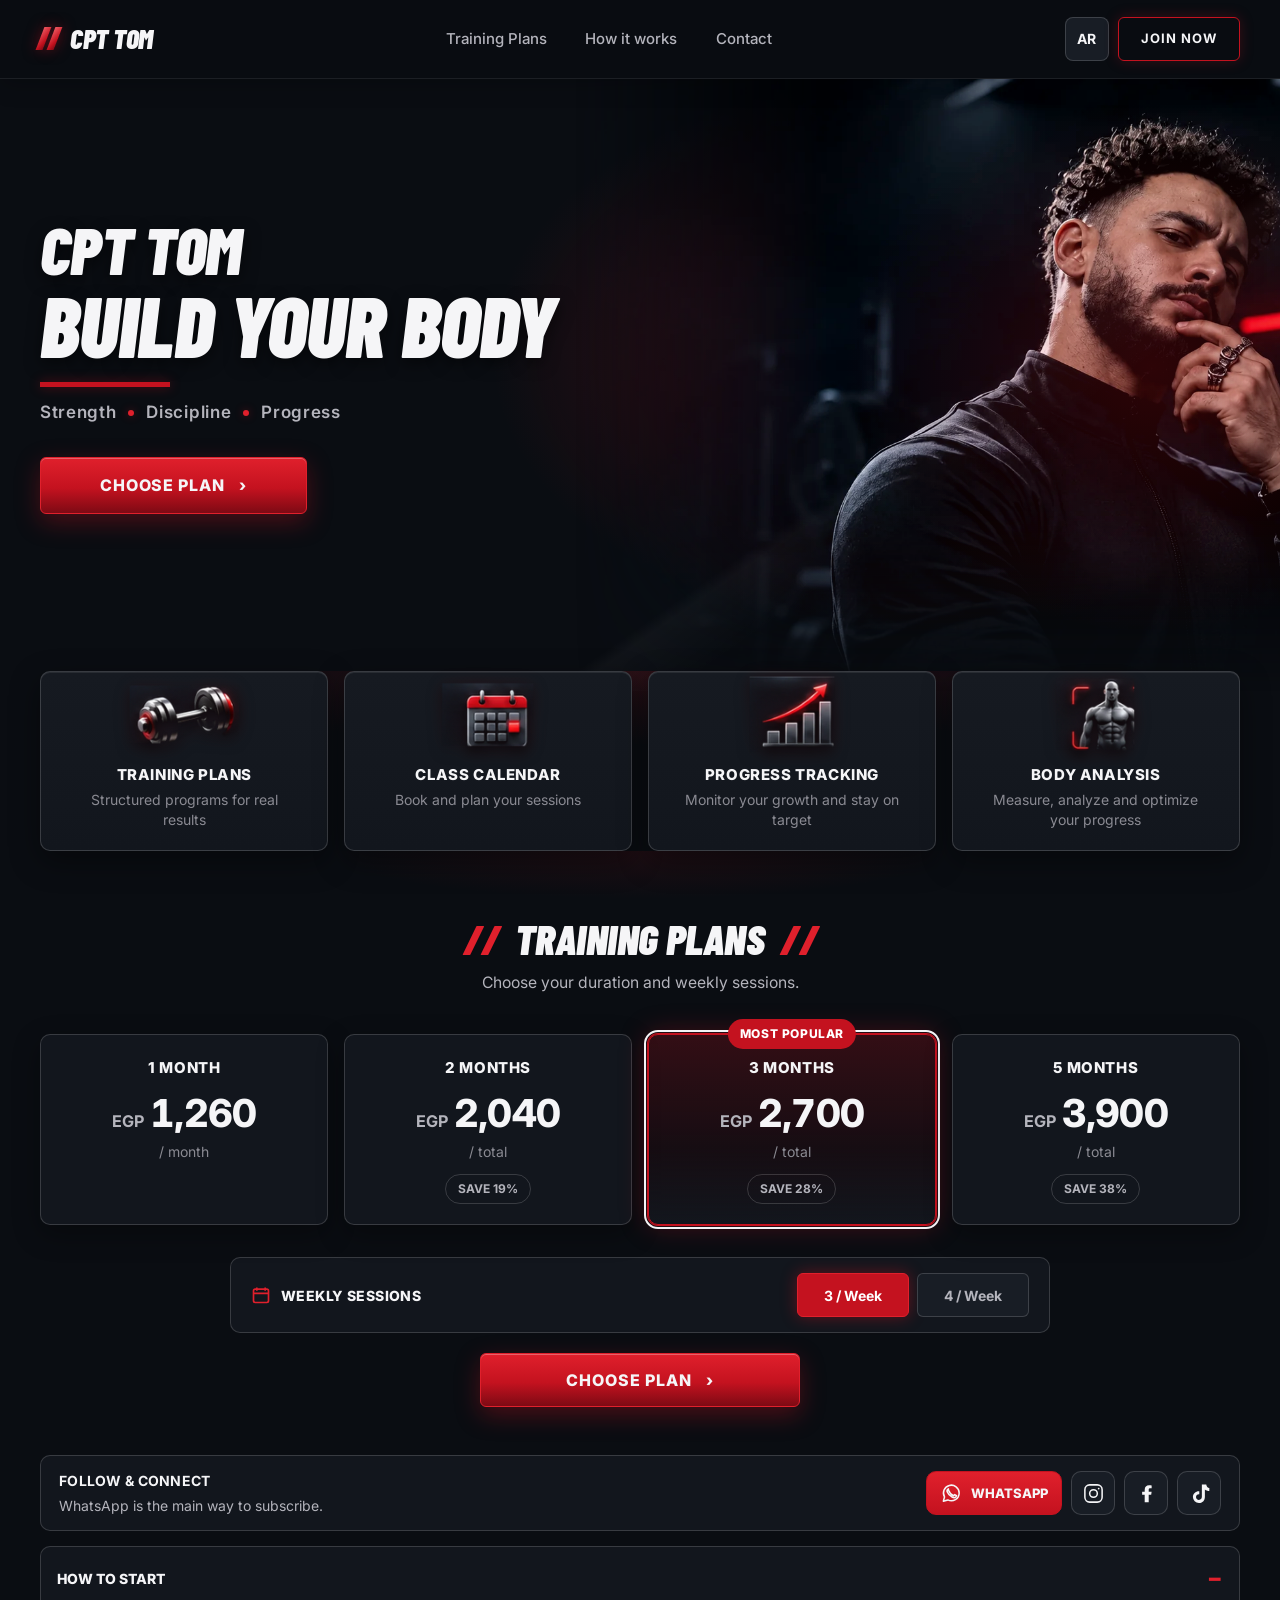
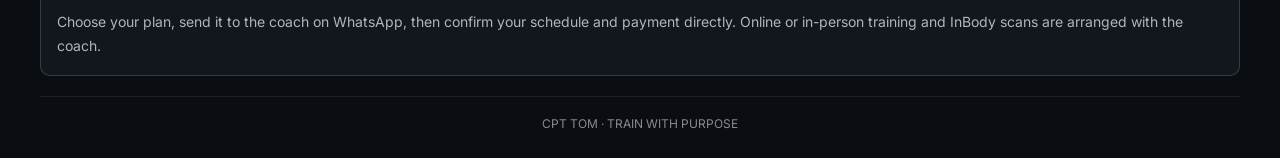
==== commit 061b3a2c: "CPT TOM V5.1: unify live and preview with audited responsive fixes" ====
--- a/index.html
+++ b/index.html
@@ -1,40 +1,81 @@
-<!DOCTYPE html><html lang="en" dir="ltr"><head><meta charset="UTF-8"><meta name="viewport" content="width=device-width,initial-scale=1,viewport-fit=cover"><meta name="theme-color" content="#070c16"><meta name="description" content="CPT TOM — professional training plans and direct WhatsApp subscription enquiries"><meta property="og:title" content="CPT TOM | Build Your Body"><meta property="og:description" content="Choose your membership and contact the coach"><title>CPT TOM | BUILD YOUR BODY</title><link rel="stylesheet" href="./v4.css?v=4.2" /></head><body><svg class="svg-defs" xmlns="http://www.w3.org/2000/svg" aria-hidden="true" focusable="false">
-    <defs>
-      <linearGradient id="steel" x1="0" y1="0" x2="1" y2="1"><stop stop-color="#eef5ff"/><stop offset=".23" stop-color="#707e8f"/><stop offset=".5" stop-color="#dce7f6"/><stop offset=".76" stop-color="#455365"/><stop offset="1" stop-color="#a4b3c6"/></linearGradient>
-      <linearGradient id="redMetal" x1="0" y1="0" x2="1" y2="1"><stop stop-color="#ff7280"/><stop offset=".45" stop-color="#e21f39"/><stop offset="1" stop-color="#8c081b"/></linearGradient>
-      <linearGradient id="blueSteel" x1="0" y1="0" x2="1" y2="1"><stop stop-color="#536e91"/><stop offset="1" stop-color="#131e30"/></linearGradient>
-      <filter id="iconShadow" x="-40%" y="-40%" width="180%" height="180%"><feDropShadow dx="0" dy="8" stdDeviation="7" flood-color="#000" flood-opacity=".65"/></filter>
-    </defs>
-    <symbol id="icon-dumbbell" viewBox="0 0 120 100">
-      <g filter="url(#iconShadow)" transform="translate(60 49) rotate(-21) translate(-60 -49)">
-        <rect x="24" y="43" width="72" height="13" rx="5" fill="url(#steel)" stroke="#d7dfec" stroke-width=".8"/>
-        <rect x="20" y="27" width="16" height="44" rx="4" fill="url(#steel)" stroke="#d7dfec" stroke-width="1"/>
-        <rect x="11" y="32" width="10" height="34" rx="3" fill="url(#redMetal)" stroke="#ff5168" stroke-width="1"/>
-        <rect x="84" y="27" width="16" height="44" rx="4" fill="url(#steel)" stroke="#d7dfec" stroke-width="1"/>
-        <rect x="99" y="32" width="10" height="34" rx="3" fill="url(#redMetal)" stroke="#ff5168" stroke-width="1"/>
-        <path d="M24 30v38M92 29v40" stroke="#eaf3ff" stroke-opacity=".75" stroke-width="2"/>
-      </g>
-    </symbol>
-    <symbol id="icon-calendar" viewBox="0 0 120 100">
-      <g filter="url(#iconShadow)"><rect x="24" y="23" width="72" height="59" rx="10" fill="url(#blueSteel)" stroke="#8095b1" stroke-width="2"/>
-        <path d="M24 38h72" stroke="#a5b6cb" stroke-width="2"/>
-        <path d="M44 17v14M76 17v14" stroke="#e6f0fe" stroke-width="7" stroke-linecap="round"/>
-        <rect x="63" y="50" width="19" height="17" rx="3" fill="url(#redMetal)"/>
-        <g fill="#b8c8db"><rect x="38" y="49" width="9" height="7" rx="1"/><rect x="51" y="49" width="8" height="7" rx="1"/><rect x="38" y="61" width="9" height="7" rx="1"/><rect x="51" y="61" width="8" height="7" rx="1"/></g>
-      </g>
-    </symbol>
-    <symbol id="icon-trending" viewBox="0 0 120 100">
-      <g filter="url(#iconShadow)"><rect x="22" y="67" width="14" height="18" rx="2" fill="url(#steel)"/><rect x="45" y="56" width="14" height="29" rx="2" fill="url(#steel)"/><rect x="68" y="41" width="14" height="44" rx="2" fill="url(#steel)"/><rect x="91" y="27" width="12" height="58" rx="2" fill="url(#steel)"/>
-        <path d="m22 57 24-12 19 1 33-27" stroke="#ff3550" stroke-width="6" stroke-linecap="round" stroke-linejoin="round" fill="none"/>
-        <path d="m83 19 17-3-3 18" stroke="#ff3550" stroke-width="5" stroke-linecap="round" stroke-linejoin="round" fill="none"/>
-      </g>
-    </symbol>
-    <symbol id="icon-body" viewBox="0 0 120 100">
-      <g filter="url(#iconShadow)" stroke-linecap="round"><path d="M22 34V20h14M84 20h14v14M22 65v14h14M84 79h14V65" fill="none" stroke="#f5334d" stroke-width="3"/>
-        <circle cx="60" cy="24" r="9" fill="url(#steel)"/><path d="M46 37Q40 38 36 45L29 66 38 70 47 52 47 76 43 94h13l4-21 4 21h13l-4-18V52l9 18 9-4-7-21q-4-7-10-8l-6 2h-16z" fill="url(#steel)" stroke="#c6d5e9" stroke-width="1"/>
-        <path d="M48 44q12 10 24 0M49 57q11 5 22 0M60 44v28" stroke="#152337" stroke-width="2" opacity=".75" fill="none"/>
-      </g>
-    </symbol>
-    <symbol id="arrow-up-right" viewBox="0 0 24 24"><path d="M5 18 18 5M7 5h11v11" fill="none" stroke="currentColor" stroke-width="2" stroke-linecap="round" stroke-linejoin="round"/></symbol>
-    <symbol id="arrow-right" viewBox="0 0 24 24"><path d="M4 12h15m-6-6 6 6-6 6" fill="none" stroke="currentColor" stroke-width="2" stroke-linecap="round" stroke-linejoin="round"/></symbol>
-  </svg><script src="./v4.js?v=4.2" defer></script></body></html>+<!doctype html>
+<html lang="en" dir="ltr">
+<head>
+<meta charset="utf-8">
+<meta name="viewport" content="width=device-width, initial-scale=1, viewport-fit=cover">
+<meta name="theme-color" content="#0A0D12">
+<meta name="description" content="CPT TOM | Personal training and coaching memberships. Choose your plan and contact Coach Tom on WhatsApp.">
+<meta property="og:title" content="CPT TOM | BUILD YOUR BODY">
+<title>CPT TOM | BUILD YOUR BODY</title>
+<link rel="preconnect" href="https://fonts.googleapis.com">
+<link rel="preconnect" href="https://fonts.gstatic.com" crossorigin>
+<link href="https://fonts.googleapis.com/css2?family=Alexandria:wght@400;500;600;700;800;900&family=Barlow+Condensed:ital,wght@0,700;0,800;0,900;1,700;1,800;1,900&family=Inter:wght@400;500;600;700;800&display=swap" rel="stylesheet">
+<link rel="stylesheet" href="./styles.css?v=5.1.0">
+<script src="./app.js?v=5.1.0" defer></script>
+</head>
+<body>
+<a class="skip-link" href="#plans">Skip to plans</a>
+<header class="site-header" id="top">
+ <div class="container nav-inner">
+  <a class="brand" href="#top" aria-label="CPT TOM home"><span class="brand-mark" aria-hidden="true"><i></i><i></i></span><span>CPT TOM</span></a>
+  <nav id="desktopNav" class="desktop-nav" aria-label="Primary navigation">
+   <a href="#plans" data-copy="navPlans">Training Plans</a>
+   <a href="#guide" data-copy="navGuide">How it works</a>
+   <a href="#social" data-copy="navContact">Contact</a>
+  </nav>
+  <div class="nav-actions">
+   <button class="language-toggle" id="langToggle" type="button" aria-label="Switch language to Arabic">AR</button>
+   <a class="nav-join" href="#plans" data-copy="join">JOIN NOW</a>
+   <button class="hamburger" id="menuToggle" type="button" aria-label="Open navigation" aria-controls="mobileNav" aria-expanded="false"><span></span><span></span><span></span></button>
+  </div>
+ </div>
+ <nav class="mobile-nav" id="mobileNav" aria-label="Mobile navigation" hidden>
+  <a href="#plans" data-copy="navPlans">Training Plans</a><a href="#guide" data-copy="navGuide">How it works</a><a href="#social" data-copy="navContact">Contact</a><a class="mobile-join" href="#plans" data-copy="join">JOIN NOW</a>
+ </nav>
+</header>
+<main>
+<section class="hero" id="home" aria-labelledby="headline">
+ <div class="hero-light" aria-hidden="true"></div>
+ <picture class="hero-picture" aria-hidden="true"><source srcset="./assets/hero-960.webp 960w, ./assets/hero-1672.webp 1672w" sizes="(max-width: 599px) 100vw, (max-width: 899px) 90vw, 80vw" type="image/webp"><img src="./assets/hero-1672.webp" width="1672" height="941" fetchpriority="high" alt=""></picture>
+ <div class="container hero-content">
+  <div class="hero-text">
+   <h1 id="headline"><span class="hero-line hero-name">CPT TOM</span><span class="hero-line hero-slogan" id="heroSlogan">BUILD YOUR BODY</span></h1>
+   <div class="hero-underline" aria-hidden="true"></div>
+   <p class="tagline" id="tagline"><span>Strength</span><i></i><span>Discipline</span><i></i><span>Progress</span></p>
+   <a class="btn primary hero-cta" href="#plans"><span data-copy="heroAction">CHOOSE PLAN</span><span aria-hidden="true">›</span></a>
+  </div>
+ </div>
+</section>
+<section class="feature-section container" aria-label="Training features">
+ <div class="features" id="features">
+  <article class="feature"><img src="./assets/training.webp" width="320" height="220" alt="" class="feature-image" loading="lazy"><h2 data-feature="0">TRAINING PLANS</h2><p data-feature-desc="0">Structured programs for real results</p></article>
+  <article class="feature"><img src="./assets/calendar.webp" width="320" height="220" alt="" class="feature-image" loading="lazy"><h2 data-feature="1">CLASS CALENDAR</h2><p data-feature-desc="1">Book and plan your sessions</p></article>
+  <article class="feature"><img src="./assets/progress.webp" width="320" height="220" alt="" class="feature-image" loading="lazy"><h2 data-feature="2">PROGRESS TRACKING</h2><p data-feature-desc="2">Monitor your growth and stay on target</p></article>
+  <article class="feature"><img src="./assets/analysis.webp" width="320" height="220" alt="" class="feature-image" loading="lazy"><h2 data-feature="3">BODY ANALYSIS</h2><p data-feature-desc="3">Measure, analyze and optimize your progress</p></article>
+ </div>
+</section>
+<section class="pricing-section container" id="plans" aria-labelledby="plansTitle">
+ <div class="section-title"><h2 id="plansTitle"><span class="slashes">//</span> <span data-copy="plansTitle">TRAINING PLANS</span> <span class="slashes">//</span></h2><p data-copy="plansSubtitle">Choose your duration and weekly sessions.</p></div>
+ <div class="pricing-stage">
+  <button type="button" class="plan-arrow plan-prev" id="planPrev" aria-label="Previous plan">‹</button>
+  <div class="pricing-rail" id="planRail" role="group" aria-label="Training memberships"></div>
+  <button type="button" class="plan-arrow plan-next" id="planNext" aria-label="Next plan">›</button>
+ </div>
+ <div class="frequency-panel">
+  <label class="frequency-label" for="sessionSelect"><svg viewBox="0 0 24 24" aria-hidden="true" width="20" height="20" fill="none" stroke="currentColor" stroke-width="2"><rect x="3" y="5" width="18" height="16" rx="2"/><path d="M7 3v4m10-4v4M3 10h18"/></svg><span data-copy="weekly">WEEKLY SESSIONS</span></label>
+  <select id="sessionSelect" class="frequency-select" aria-label="Weekly sessions"></select>
+  <div class="frequency-buttons" id="sessionButtons" role="group" aria-label="Weekly sessions"></div>
+ </div>
+ <a class="btn primary purchase-cta" id="purchaseCta" target="_blank" rel="noopener noreferrer" href="https://wa.me/201028820336"><span data-copy="purchase">CHOOSE PLAN</span><span aria-hidden="true">›</span></a>
+</section>
+<section class="connect-section container" id="social" aria-labelledby="connectTitle">
+ <div class="connect-copy"><h2 id="connectTitle" data-copy="connect">FOLLOW & CONNECT</h2><p data-copy="socialNote">WhatsApp is the main way to subscribe.</p></div>
+ <div class="socials"><a id="waLink" class="social-wa" aria-label="Contact Coach Tom on WhatsApp" href="https://wa.me/201028820336" target="_blank" rel="noopener noreferrer"><svg viewBox="0 0 24 24" aria-hidden="true"><path d="M20 11.5a8.1 8.1 0 0 1-11.8 7.2L3.5 20l1.2-4.4a8.2 8.2 0 1 1 15.3-4.1Z"/><path d="M8.8 8.4c.9 2.5 2.5 4.7 5.4 6l1.1-1.2 2 1.1c-.4 2-2.4 2.6-4.7 1.4-2.4-1.1-4.1-3-5-5.2-.6-1.5-.2-2.6 1.2-3.4Z"/></svg><span data-copy="wa">WHATSAPP</span></a>
+ <a class="social-icon" aria-label="Instagram @realltom" href="https://www.instagram.com/realltom" target="_blank" rel="noopener noreferrer"><svg viewBox="0 0 24 24" aria-hidden="true"><rect x="3" y="3" width="18" height="18" rx="5"/><circle cx="12" cy="12" r="4"/><circle cx="17.4" cy="6.8" r=".9" fill="currentColor" stroke="none"/></svg></a>
+ <a class="social-icon facebook" aria-label="Facebook" href="https://www.facebook.com/Mohamed0Mahmoud0Mohamed" target="_blank" rel="noopener noreferrer"><svg viewBox="0 0 24 24" aria-hidden="true"><path d="M14.3 21v-7.6h2.6l.45-3.3H14.3V8c0-.95.27-1.5 1.65-1.5h1.42V3.62c-.55-.08-1.6-.2-2.7-.2-2.72 0-4.55 1.67-4.55 4.8v1.9H7.45v3.3h2.67V21z"/></svg></a>
+ <a class="social-icon tiktok" aria-label="TikTok @realltom00" href="https://www.tiktok.com/@realltom00" target="_blank" rel="noopener noreferrer"><svg viewBox="0 0 24 24" aria-hidden="true"><path d="M16 2.5h3.05c.18 2.04 1.48 3.49 3.2 3.67v3.16c-1.8-.03-3.33-.64-4.64-1.63v7.83c0 3.7-2.67 6.36-6.25 6.36a6.2 6.2 0 0 1-6.23-6.15c0-3.62 2.94-6.31 6.65-6.13v3.12c-2.05-.19-3.42 1.12-3.42 2.96 0 1.7 1.34 2.97 3.04 2.97 1.8 0 3.06-1.21 3.06-3.15V2.5z"/></svg></a></div>
+</section>
+<section class="guide-section container" id="guide"><details open><summary data-copy="guideTitle">HOW TO START</summary><p data-copy="guideText">Choose your plan, send it to the coach on WhatsApp, then confirm your schedule and payment directly. Online or in-person training and InBody scans are arranged with the coach.</p></details></section>
+</main>
+<footer class="footer container"><span data-copy="footer">CPT TOM · TRAIN WITH PURPOSE</span></footer>
+</body></html>
--- a/styles.css
+++ b/styles.css
@@ -0,0 +1,106 @@
+:root{--bg:#0A0D12;--bg-2:#101319;--surface:#12161D;--surface-2:#181D25;--border:rgba(255,255,255,.08);--border-strong:rgba(255,255,255,.16);--red:#C4121F;--red-hot:#E0202C;--red-deep:#7E0A14;--red-glow:rgba(196,18,31,.45);--text:#F5F5F7;--text-2:#B4B4BC;--text-3:#8A8A92;--pad:clamp(16px,4vw,40px);--max:1200px}
+*,*::before,*::after{box-sizing:border-box}
+html{scroll-behavior:smooth;scroll-padding-top:100px;overflow-x:clip;direction:ltr!important}
+body{margin:0;min-width:320px;background:var(--bg);color:var(--text);font:400 14px/1.5 Inter,system-ui,sans-serif;overflow-x:clip}
+a{color:inherit;text-decoration:none}button,select{font:inherit}button{cursor:pointer}img{max-width:100%;display:block}
+:focus-visible{outline:2px solid var(--red-hot);outline-offset:3px}
+.container{width:min(calc(100% - var(--pad)*2),var(--max));margin-inline:auto}
+.skip-link{position:absolute;left:15px;top:-70px;z-index:1000;background:var(--red);padding:12px;color:white}.skip-link:focus{top:10px}
+.site-header{position:sticky;top:0;z-index:40;width:100%;background:rgba(10,13,18,.85);backdrop-filter:blur(12px);-webkit-backdrop-filter:blur(12px);border-bottom:1px solid var(--border);box-shadow:0 6px 22px #0003}
+.nav-inner{height:clamp(60px,52px + 2vw,80px);display:flex;align-items:center;justify-content:space-between;gap:16px}
+.brand{font:italic 900 clamp(22px,20px + .56vw,28px)/1 'Barlow Condensed',Impact,Arial,sans-serif;white-space:nowrap;display:flex;align-items:center;gap:12px;letter-spacing:-.01em}
+.brand-mark{display:inline-flex;gap:4px;transform:skewX(-21deg)}.brand-mark i{display:block;width:7px;height:23px;background:linear-gradient(120deg,#f15b64,var(--red) 67%,var(--red-deep));box-shadow:0 0 13px #c4121f80}
+.desktop-nav{display:none;align-items:center;gap:clamp(24px,3vw,44px)}.desktop-nav a{color:var(--text-2);font-size:15px;font-weight:500;padding:10px 0;position:relative}.desktop-nav a:after{content:'';position:absolute;left:0;right:100%;bottom:3px;height:2px;background:var(--red);transition:right .25s}.desktop-nav a:hover{color:var(--text)}.desktop-nav a:hover:after{right:0}
+.nav-actions{display:flex;align-items:center;gap:9px}.language-toggle,.hamburger{background:var(--surface-2);border:1px solid var(--border-strong);color:var(--text);height:44px;min-width:44px;border-radius:8px;font-weight:700}
+.nav-join{display:none;border:1.5px solid var(--red);border-radius:6px;padding:11px 22px;font-size:13px;font-weight:700;letter-spacing:.08em;box-shadow:0 0 14px #c4121f40}.nav-join:hover{background:var(--red)}
+.hamburger{display:flex;flex-direction:column;align-items:center;justify-content:center;gap:5px}.hamburger span{display:block;height:2px;width:24px;border-radius:2px;background:#f5f5f7;transition:transform .2s,opacity .2s}.hamburger[aria-expanded=true] span:nth-child(1){transform:translateY(7px) rotate(45deg)}.hamburger[aria-expanded=true] span:nth-child(2){opacity:0}.hamburger[aria-expanded=true] span:nth-child(3){transform:translateY(-7px) rotate(-45deg)}
+.mobile-nav{position:absolute;top:100%;left:0;right:0;padding:12px var(--pad) 18px;background:var(--bg);border-bottom:1px solid var(--border);box-shadow:0 15px 25px #0009}.mobile-nav[hidden]{display:none!important}.mobile-nav a{display:flex;align-items:center;min-height:48px;font-size:18px;font-weight:600;border-bottom:1px solid var(--border);padding:7px 0}.mobile-nav .mobile-join{justify-content:center;background:linear-gradient(var(--red-hot),var(--red));border:0;border-radius:6px;margin-top:12px;color:white}
+.hero{position:relative;min-height:clamp(440px,280px + 26vw,620px);width:100%;isolation:isolate;background:radial-gradient(ellipse 45% 60% at 72% 45%,rgba(196,18,31,.28),transparent 70%),var(--bg);overflow:hidden}
+.hero-light{position:absolute;inset:0;background:radial-gradient(ellipse 32% 58% at 90% 47%,rgba(196,18,31,.23),transparent 75%),linear-gradient(145deg,transparent 66%,#ffffff08 67%,transparent 72%);pointer-events:none;z-index:-1}
+.hero-picture{position:absolute;inset:0 0 0 auto;width:62%;height:100%;z-index:-2;-webkit-mask-image:linear-gradient(to right,transparent 0%,#000 36%),linear-gradient(to top,transparent 0%,#000 30%);-webkit-mask-composite:source-in;mask-image:linear-gradient(to right,transparent 0%,#000 36%),linear-gradient(to top,transparent 0%,#000 30%);mask-composite:intersect}
+.hero-picture img{width:100%;height:100%;object-fit:cover;object-position:100% 20%;filter:contrast(1.06) saturate(.98)}
+.hero-content{position:relative;min-height:inherit;display:flex;align-items:center}.hero-text{max-width:60%;padding:22px 0 74px;z-index:1}
+.hero h1{margin:0;white-space:normal}.hero-line{display:block;font:italic 900 clamp(34px,21.3px + 3.52vw,72px)/.94 'Barlow Condensed',Impact,Arial,sans-serif;letter-spacing:-.01em;text-shadow:0 5px 16px #0008}.hero-slogan{font-size:clamp(46px,30.7px + 4.26vw,92px);margin-top:3px;max-width:560px}.hero-underline{width:clamp(74px,50px + 7.4vw,130px);height:4px;margin-top:clamp(12px,1.5vw,18px);background:var(--red);box-shadow:0 0 12px var(--red-glow)}
+.tagline{display:flex;align-items:center;gap:12px;margin:13px 0 0;color:var(--text-2);font-size:clamp(14px,12.7px + .37vw,17px);font-weight:600;letter-spacing:.04em;white-space:normal}.tagline i{width:6px;height:6px;border-radius:50%;background:var(--red-hot);box-shadow:0 0 9px var(--red-glow);flex:none}
+.btn{display:inline-flex;align-items:center;justify-content:center;gap:14px;min-height:50px;padding:8px 18px;border-radius:6px;border:1px solid var(--red-hot);font-size:clamp(15px,14px + .2vw,16px);font-weight:800;letter-spacing:.06em;text-align:center;transition:transform .22s,box-shadow .22s}.btn.primary{background:linear-gradient(180deg,var(--red-hot),var(--red) 55%,var(--red-deep));box-shadow:0 8px 24px #c4121f59,inset 0 1px #ffffff4a}.btn:hover{transform:translateY(-2px);box-shadow:0 10px 30px #c4121f70}.hero-cta{width:clamp(230px,190px + 6vw,280px);height:clamp(50px,46px + .8vw,58px);margin-top:clamp(24px,3vw,32px)}
+.feature-section{position:relative;z-index:2;margin-top:-20px}.features{display:grid;grid-template-columns:repeat(2,minmax(0,1fr));gap:clamp(10px,1.2vw,16px)}.feature{position:relative;text-align:center;background:linear-gradient(180deg,#161A21,var(--surface));min-height:clamp(118px,100px + 5vw,165px);padding:35px clamp(10px,1.5vw,16px) clamp(14px,1.6vw,20px);border:1px solid var(--border-strong);border-radius:10px;box-shadow:0 10px 30px #0006,inset 0 1px #ffffff14;min-width:0;transition:transform .3s,border-color .3s}.feature-image{width:clamp(80px,52px + 3vw,104px);height:auto;aspect-ratio:320/220;object-fit:contain;margin:-35px auto 0;filter:drop-shadow(0 6px 7px #000c) drop-shadow(0 0 8px #c4121f1f);transition:transform .35s ease}.feature h2{margin:2px 0 0;font-size:clamp(12px,11px + .37vw,15px);font-weight:800;line-height:1.3;letter-spacing:.04em;overflow-wrap:normal;word-break:normal}.feature p{display:none;margin:5px auto 0;color:var(--text-3);font-size:clamp(13px,12.5px + .15vw,14px);line-height:1.45;max-width:230px}
+.pricing-section{position:relative;padding-top:clamp(42px,5vw,64px);padding-bottom:clamp(28px,4vw,48px);background:radial-gradient(ellipse 36% 11% at 50% 0%,rgba(196,18,31,.11),transparent 72%)}.section-title{text-align:center;margin-bottom:30px}.section-title h2{margin:0;font:italic 900 clamp(32px,28px + 1.11vw,44px)/1.1 'Barlow Condensed',Impact,Arial,sans-serif;letter-spacing:-.01em}.slashes{color:var(--red-hot);margin:0 8px}.section-title p{margin:9px 0 0;color:var(--text-2);font-size:clamp(14px,13.3px + .19vw,16px)}
+.pricing-stage{position:relative}.pricing-rail{display:flex;overflow-x:auto;gap:clamp(10px,1.2vw,16px);scroll-snap-type:x mandatory;scrollbar-width:none;scroll-padding-inline:calc((100% - min(72vw,320px))/2);padding:16px calc((100% - min(72vw,320px))/2) 18px;overscroll-behavior-x:contain}.pricing-rail::-webkit-scrollbar{display:none}
+.plan-card{position:relative;flex:0 0 clamp(240px,72vw,320px);min-width:0;min-height:190px;scroll-snap-align:center;scroll-snap-stop:always;border:1px solid var(--border-strong);border-radius:10px;background:var(--surface);padding:22px 16px 20px;color:var(--text);text-align:center;display:flex;align-items:center;flex-direction:column;justify-content:center;transition:border-color .2s,background .2s,transform .2s;box-shadow:0 9px 28px #0005}.plan-card:focus-visible{outline:2px solid var(--text);outline-offset:3px}.plan-card[aria-pressed=true]{outline:2px solid var(--text);outline-offset:2px}.plan-card.featured{border:1.5px solid var(--red);background:linear-gradient(180deg,rgba(196,18,31,.22),rgba(126,10,20,.1) 60%,var(--surface));box-shadow:0 0 28px #c4121f42}.popular{position:absolute;top:-16px;left:50%;transform:translateX(-50%);white-space:nowrap;border-radius:99px;background:var(--red);padding:6px 12px;color:white;font-size:12px;font-weight:800;letter-spacing:.05em}.plan-duration{font-size:15px;font-weight:800;letter-spacing:.04em;line-height:1.4;display:block}.plan-price{display:flex;align-items:baseline;gap:6px;justify-content:center;font-size:clamp(36px,30px + 1vw,44px);font-weight:800;letter-spacing:-.02em;white-space:nowrap;line-height:1.25;margin-top:11px;font-variant-numeric:tabular-nums}.currency{font-size:.42em;font-weight:700;color:var(--text-2);letter-spacing:0}.price-unit{font-size:14px;color:var(--text-3);margin-top:4px}.save{font-size:12px;font-weight:700;color:var(--text-2);border:1px solid var(--border-strong);border-radius:99px;padding:5px 12px;margin-top:12px;min-height:28px}.save.empty{visibility:hidden}
+.plan-arrow{position:absolute;z-index:3;top:50%;transform:translateY(-50%);height:44px;width:44px;display:grid;place-items:center;border-radius:50%;color:var(--text);background:var(--surface-2);border:1px solid var(--border-strong);font-size:30px;line-height:1;box-shadow:0 5px 14px #0008}.plan-prev{left:0}.plan-next{right:0}
+.frequency-panel{max-width:820px;margin:27px auto 0;padding:15px 20px;border-radius:10px;border:1px solid var(--border-strong);background:var(--surface);display:flex;flex-direction:column;gap:12px}.frequency-label{display:flex;align-items:center;gap:10px;font-size:14px;font-weight:800;letter-spacing:.03em}.frequency-label svg{color:var(--red-hot);flex:none}.frequency-buttons{display:none;gap:8px;align-items:center;justify-content:flex-end}.frequency-buttons button{height:44px;min-width:84px;max-width:112px;flex:1 1 0;border-radius:6px;color:var(--text-2);background:var(--surface-2);border:1px solid var(--border-strong);font-size:14px;font-weight:700}.frequency-buttons button[aria-pressed=true]{background:var(--red);color:white;border-color:var(--red-hot);box-shadow:0 0 16px var(--red-glow)}.frequency-select{width:100%;height:48px;appearance:none;border:1px solid var(--border-strong);border-radius:8px;background:var(--surface-2);color:var(--text);padding:0 15px;font-size:16px;font-weight:600;cursor:pointer;direction:ltr}
+.purchase-cta{display:flex;width:100%;max-width:320px;min-height:54px;margin:20px auto 0}.connect-section{display:flex;gap:15px;align-items:center;justify-content:space-between;background:var(--surface);border:1px solid var(--border-strong);border-radius:10px;padding:14px 18px}.connect-copy h2{font-size:14px;letter-spacing:.02em;margin:0}.connect-copy p{font-size:14px;color:var(--text-2);margin:4px 0 0}.socials{display:flex;gap:9px;align-items:center;flex:none}.socials a{height:44px;min-width:44px;display:inline-flex;justify-content:center;align-items:center;border-radius:10px;border:1px solid var(--border-strong);background:var(--surface-2);color:var(--text);transition:transform .2s,border-color .2s}.socials a:hover{border-color:var(--red-hot);transform:translateY(-2px)}.socials a svg{width:23px;height:23px;stroke:currentColor;stroke-width:1.6;fill:none;stroke-linecap:round;stroke-linejoin:round}.socials a.facebook svg,.socials a.tiktok svg{stroke:none;fill:currentColor}.socials a.social-wa{background:linear-gradient(var(--red-hot),var(--red));border-color:var(--red);padding:0 13px;gap:8px;font-size:13px;font-weight:800}
+.guide-section{margin-top:15px}.guide-section details{background:var(--surface);border:1px solid var(--border-strong);border-radius:10px}.guide-section summary{min-height:52px;display:flex;justify-content:space-between;align-items:center;cursor:pointer;list-style:none;font-weight:800;font-size:14px;padding:14px 16px}.guide-section summary::-webkit-details-marker{display:none}.guide-section summary:after{content:'+';color:var(--red-hot);font-size:23px}.guide-section details[open] summary:after{content:'−'}.guide-section details p{padding:0 16px 16px;margin:0;line-height:1.75;color:var(--text-2);font-size:14px}.footer{text-align:center;padding:18px 0 25px;margin-top:20px;border-top:1px solid var(--border);color:var(--text-3);font-size:12px}
+[dir="rtl"],.is-ar .ar-text{direction:rtl;unicode-bidi:plaintext}.is-ar{font-family:Alexandria,Arial,sans-serif}.is-ar button,.is-ar select,.is-ar a{font-family:inherit}.is-ar .brand,.is-ar .hero-name{font-family:'Barlow Condensed',Impact,sans-serif}.is-ar .hero-slogan,.is-ar .section-title h2{font-family:Alexandria,Arial,sans-serif;font-style:normal;letter-spacing:0;line-height:1.35}.is-ar .hero-slogan{font-size:clamp(25px,2.9vw,52px);max-width:580px}.is-ar .tagline{letter-spacing:0;direction:ltr;justify-content:flex-start}.is-ar .tagline span{direction:rtl}.is-ar .plan-duration{letter-spacing:0}.is-ar .plan-price,.is-ar .save{font-family:Inter,Alexandria,Arial,sans-serif;direction:ltr}.is-ar .plan-price .currency{font-family:Alexandria,Arial,sans-serif;direction:rtl}.is-ar .connect-copy{direction:rtl;text-align:right}.is-ar .guide-section details p{text-align:right;direction:rtl}.is-ar .guide-section summary{text-align:right;direction:rtl}.is-ar .mobile-nav{direction:rtl;text-align:right}.is-ar .mobile-nav a{text-align:right}.is-ar .hero-slogan{text-align:left;direction:rtl;unicode-bidi:plaintext}
+@media(hover:hover){.feature:hover{border-color:#c4121f70;transform:translateY(-2px)}.feature:hover .feature-image{transform:translateY(-4px)}}
+@media(max-width:599px){.hero-text{max-width:65%;padding:20px 0 72px}.hero-picture{width:62%}.hero-line.hero-name{font-size:clamp(34px,9.1vw,47px)}.hero-line.hero-slogan{font-size:clamp(42px,10.4vw,52px);line-height:.95;max-width:235px}.is-ar .hero-line.hero-slogan{font-size:clamp(24px,6.7vw,29px);line-height:1.5;max-width:225px}.hero{min-height:440px}.tagline{gap:6px;font-size:14px;flex-wrap:wrap;max-width:270px}.tagline i{width:5px;height:5px}.hero-cta{width:min(230px,100%)}.feature h2{font-size:12px}.feature p{display:none}.feature{min-height:118px;padding-top:33px}.feature-image{width:90px;margin-top:-30px}.section-title{margin-bottom:17px}.pricing-section{padding-top:42px}.pricing-stage{margin-inline:calc(var(--pad)*-1)}.pricing-rail{padding-left:calc((100% - min(72vw,320px))/2);padding-right:calc((100% - min(72vw,320px))/2)}.plan-card{min-height:180px}.connect-section{flex-wrap:wrap;padding:12px 13px}.connect-copy{flex:1 1 100%}.socials{width:100%;justify-content:space-between}.socials a.social-wa{flex:1 1 0}.frequency-panel{margin-top:12px}.pricing-section{padding-bottom:28px}.connect-copy p{font-size:14px}}
+@media(min-width:600px){.feature p{display:block}.hero-picture{width:60%}.pricing-rail{display:grid;grid-template-columns:repeat(2,minmax(0,1fr));overflow:visible;scroll-snap-type:none;padding:16px 0 5px;max-width:640px;margin:auto}.plan-card{flex:auto;min-height:175px}.plan-arrow{display:none}.frequency-panel{flex-direction:row;align-items:center;justify-content:space-between}.frequency-buttons{display:flex;flex:1}.frequency-select{display:none}.connect-section{margin-top:0}.hero-text{max-width:60%}}
+@media(min-width:900px){.desktop-nav{display:flex}.hamburger{display:none}.nav-join{display:inline-flex}.hero-picture{width:55%}.hero-text{max-width:min(560px,52%)}.features{grid-template-columns:repeat(4,minmax(0,1fr))}.feature{min-height:160px}.feature-image{width:clamp(80px,7vw,104px)}.hero-underline{height:5px}.section-title{margin-bottom:24px}}
+@media(min-width:1024px){.pricing-rail{max-width:none;grid-template-columns:repeat(4,minmax(0,1fr))}.plan-card{min-height:185px}.hero-text{padding-bottom:60px}}
+@media(min-width:1440px){.hero-text{padding-bottom:50px}.hero{min-height:620px}}
+@media(min-width:1920px){:root{--max:1320px}.hero{min-height:620px}}
+@media(prefers-reduced-motion:reduce){*,*::before,*::after{scroll-behavior:auto!important;transition-duration:0.01ms!important;animation-duration:0.01ms!important}}
+
+/* V5.1 adjustments from the third measured audit; all theme variables unchanged. */
+.save .save-amount{direction:ltr;unicode-bidi:isolate;display:inline-block}
+.save.is-ar-save{direction:rtl;unicode-bidi:isolate}
+.hero-picture img{object-position:65% 20%}
+.is-ar .hero-name{font-size:clamp(28px,18px + 2.8vw,60px);font-family:'Barlow Condensed',Impact,sans-serif}
+.is-ar .hero-slogan{font:normal 900 clamp(36px,22px + 4.2vw,80px)/1.15 Alexandria,Arial,sans-serif;letter-spacing:0;max-width:640px;direction:rtl;text-align:left;unicode-bidi:isolate}
+.is-ar .hero-slogan .ar-line{display:block}
+.brand,.desktop-nav a{min-height:44px;display:inline-flex;align-items:center}.desktop-nav a{min-width:44px;justify-content:center}.nav-join{min-height:44px}
+/* Keep the feature visuals above their cards, not clipped within them. */
+.feature-image{width:clamp(124px,11vw,176px);margin-top:-49px}
+.feature{padding-top:43px}
+@media(hover:hover){.feature:hover .feature-image{transform:translateY(-4px)}}
+@media(max-width:599px){
+  .hero{min-height:510px}
+  .hero-picture{width:64%;right:0;top:0;bottom:auto;height:74%;
+    -webkit-mask-image:linear-gradient(to right,transparent 0%,#000 34%,#000 100%),linear-gradient(to top,transparent 0%,#000 23%,#000 100%);
+    mask-image:linear-gradient(to right,transparent 0%,#000 34%,#000 100%),linear-gradient(to top,transparent 0%,#000 23%,#000 100%)}
+  .hero-picture img{object-position:84% 18%;filter:contrast(1.06) saturate(.98)}
+  .hero-content{align-items:flex-end}
+  .hero-text{position:relative;max-width:min(94%,360px);width:100%;padding:0 0 24px;isolation:isolate}
+  .hero-text::before{content:'';position:absolute;z-index:-1;inset:-14px -24px -5px -16px;pointer-events:none;background:linear-gradient(to right,rgba(10,13,18,.85),rgba(10,13,18,.6) 70%,transparent)}
+  .hero-line.hero-name{font-size:clamp(28px,8.4vw,34px)}
+  .hero-line.hero-slogan{font-size:clamp(36px,10.8vw,42px);line-height:1.05;max-width:300px}
+  .hero-slogan .mobile-break{display:block;white-space:nowrap}
+  .hero-slogan .mobile-break+ .mobile-break:before{content:none}
+  .tagline{gap:9px;flex-wrap:wrap;font-size:14px;max-width:300px}
+  .hero-cta{width:min(230px,100%)}
+  .is-ar .hero-line.hero-name{font-size:clamp(28px,8.4vw,34px)}
+  .is-ar .hero-line.hero-slogan{font-size:clamp(36px,22px + 4.2vw,80px);max-width:min(350px,100%);line-height:1.22;direction:rtl;text-align:left}
+  .is-ar .hero-slogan .ar-line{display:block;white-space:nowrap}
+  .feature-image{width:clamp(104px,31vw,140px);margin-top:-43px}
+  .feature{min-height:130px;padding-top:42px}
+  .pricing-stage{margin-inline:calc(-1*var(--pad))}
+  .pricing-rail{--card-size:min(72vw,calc(100vw - 112px));padding-left:calc((100% - var(--card-size))/2);padding-right:calc((100% - var(--card-size))/2);scroll-padding-inline:calc((100% - var(--card-size))/2)}
+  .plan-card{flex:0 0 var(--card-size)}
+}
+@media(min-width:600px){
+ .hero-slogan .mobile-break{display:inline}
+ .hero-slogan .mobile-break+.mobile-break:before{content:' '}
+}
+@media(min-width:600px) and (max-width:899px){.hero-picture img{object-position:84% 20%}}
+@media(min-width:900px){
+ .hero{background:radial-gradient(ellipse 48% 65% at 72% 45%,rgba(196,18,31,.36),transparent 70%),var(--bg)}
+ .features{background:radial-gradient(ellipse 60% 55% at 50% 0%,rgba(196,18,31,.16),transparent 75%)}
+ .plan-card.featured{box-shadow:0 0 0 1px var(--red),0 0 28px rgba(196,18,31,.35)}
+ .hero-picture img{object-position:65% 20%}
+ .pricing-rail{max-width:none;grid-template-columns:repeat(4,minmax(0,1fr));gap:clamp(10px,1.2vw,16px)}
+ .plan-price{font-size:clamp(32px,1.6vw + 18px,44px)}
+}
+@media(min-width:1920px){
+ body{background:radial-gradient(ellipse 50% 35% at 50% 55%,rgba(196,18,31,.1),transparent 70%),var(--bg)}
+ .hero{min-height:clamp(620px,32vw,820px)}
+ .hero-line.hero-name{font-size:clamp(72px,3.75vw,96px)}
+ .hero-line.hero-slogan{font-size:clamp(92px,4.8vw,124px)}
+ .hero-text{max-width:640px;transform:translateX(clamp(180px,12vw,300px))}
+ .tagline{font-size:19px}
+ .hero-cta{width:300px;height:62px;font-size:17px}
+ .hero-underline{width:150px;height:6px}
+ .hero-picture{width:58%}
+ .hero-picture img{object-position:62% 20%}
+ .is-ar .hero-line.hero-name{font-size:clamp(72px,3.75vw,96px)}
+ .is-ar .hero-line.hero-slogan{font-size:clamp(86px,4.8vw,124px)}
+}
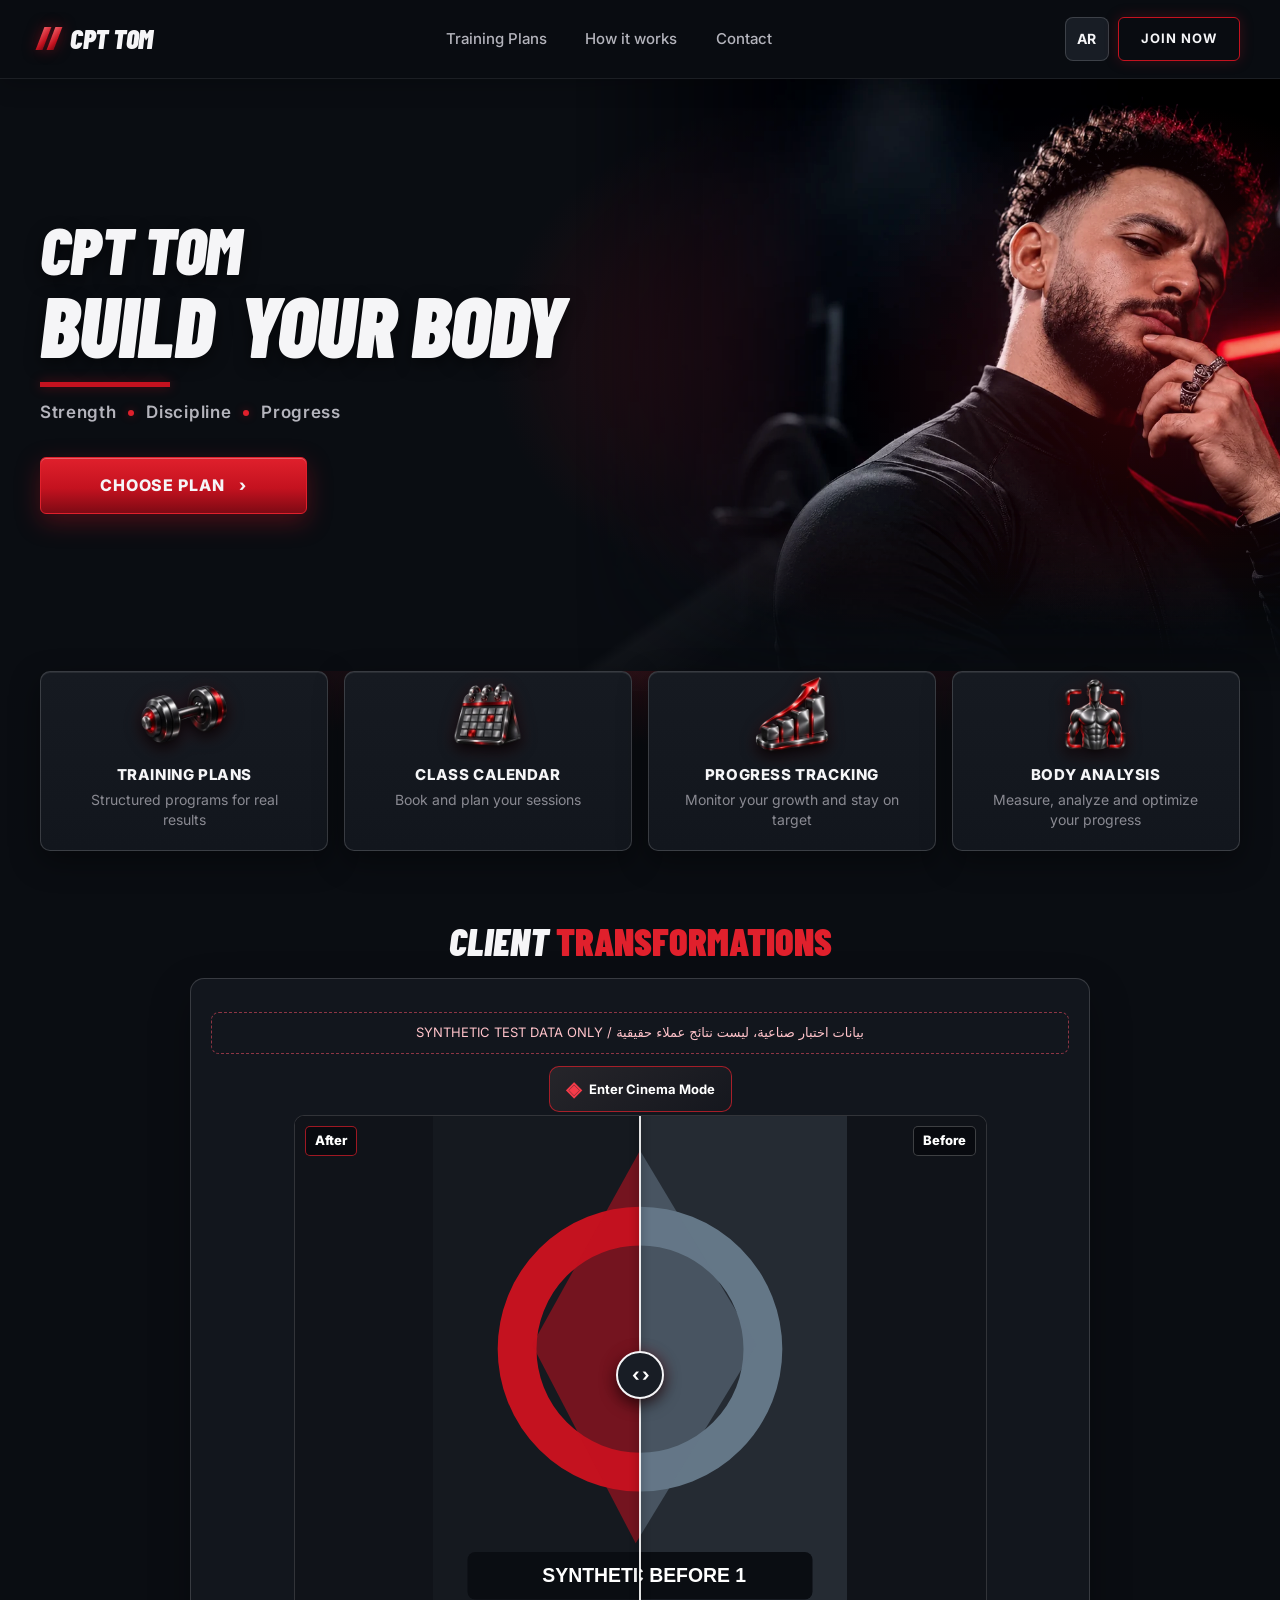
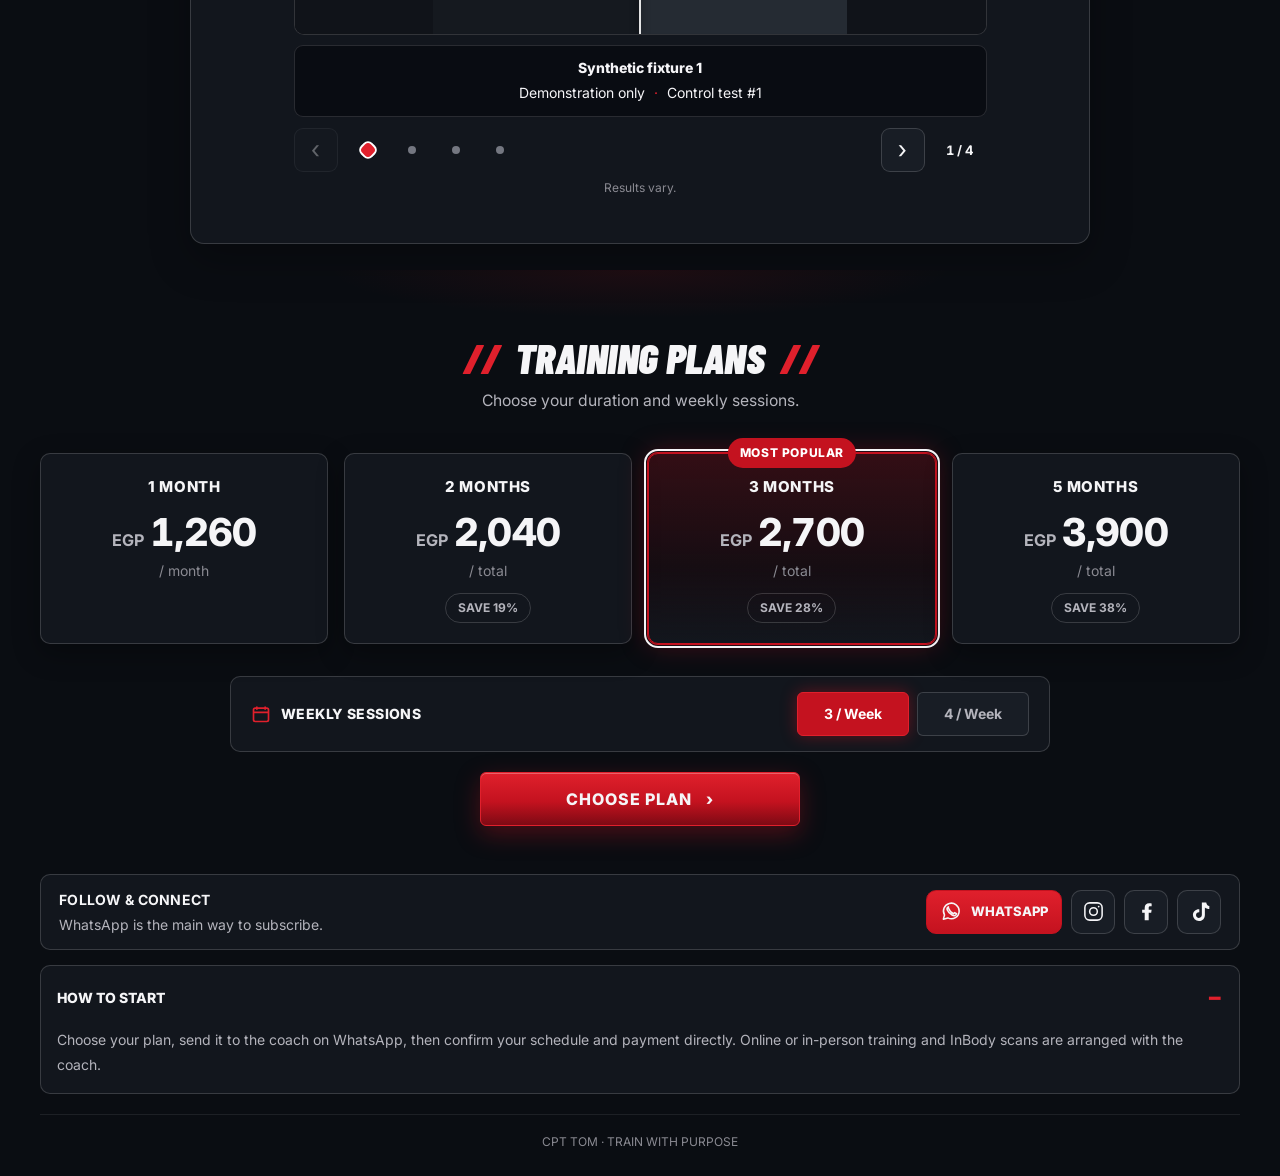
==== commit 17a2ceb1: "release: publish reviewed CPT TOM V3 subscribe sheet and cinema on official site" ====
--- a/index.html
+++ b/index.html
@@ -2,16 +2,367 @@
 <html lang="en" dir="ltr">
 <head>
 <meta charset="utf-8">
-<meta name="viewport" content="width=device-width, initial-scale=1, viewport-fit=cover">
+<meta name="viewport" content="width=device-width, initial-scale=1, viewport-fit=cover, interactive-widget=resizes-content">
 <meta name="theme-color" content="#0A0D12">
 <meta name="description" content="CPT TOM | Personal training and coaching memberships. Choose your plan and contact Coach Tom on WhatsApp.">
 <meta property="og:title" content="CPT TOM | BUILD YOUR BODY">
-<title>CPT TOM | BUILD YOUR BODY</title>
+<meta property="og:type" content="website">
+<meta property="og:description" content="CPT TOM personal training and coaching. Explore training plans and contact the coach on WhatsApp.">
+<meta property="og:url" content="https://itsibrahimmooo.github.io/CPT-TOM-Noir/">
+<meta property="og:image" content="https://itsibrahimmooo.github.io/CPT-TOM-Noir/assets/cpt-tom-og.jpg">
+<meta property="og:image:width" content="1200">
+<meta property="og:image:height" content="630">
+<meta property="og:image:alt" content="CPT TOM fitness coaching with the coach in a charcoal and red gym scene">
+<meta name="twitter:card" content="summary_large_image">
+<meta name="robots" content="noindex,nofollow">
+<link rel="icon" type="image/svg+xml" href="[data-uri]">
+<link rel="icon" type="image/png" sizes="64x64" href="[data-uri]">
+<link rel="shortcut icon" href="[data-uri]">
+<link rel="apple-touch-icon" sizes="180x180" href="[data-uri]">
 <link rel="preconnect" href="https://fonts.googleapis.com">
 <link rel="preconnect" href="https://fonts.gstatic.com" crossorigin>
 <link href="https://fonts.googleapis.com/css2?family=Alexandria:wght@400;500;600;700;800;900&family=Barlow+Condensed:ital,wght@0,700;0,800;0,900;1,700;1,800;1,900&family=Inter:wght@400;500;600;700;800&display=swap" rel="stylesheet">
-<link rel="stylesheet" href="./styles.css?v=5.1.0">
-<script src="./app.js?v=5.1.0" defer></script>
+<title>CPT TOM | BUILD YOUR BODY</title>
+
+
+
+<style>
+:root{--bg:#0A0D12;--bg-2:#101319;--surface:#12161D;--surface-2:#181D25;--border:rgba(255,255,255,.08);--border-strong:rgba(255,255,255,.16);--red:#C4121F;--red-hot:#E0202C;--red-deep:#7E0A14;--red-glow:rgba(196,18,31,.45);--text:#F5F5F7;--text-2:#B4B4BC;--text-3:#8A8A92;--pad:clamp(16px,4vw,40px);--max:1200px}
+*,*::before,*::after{box-sizing:border-box}
+html{scroll-behavior:smooth;scroll-padding-top:100px;overflow-x:clip;direction:ltr!important}
+body{margin:0;min-width:320px;background:var(--bg);color:var(--text);font:400 14px/1.5 Inter,system-ui,sans-serif;overflow-x:clip}
+a{color:inherit;text-decoration:none}button,select{font:inherit}button{cursor:pointer}img{max-width:100%;display:block}
+:focus-visible{outline:2px solid var(--red-hot);outline-offset:3px}
+.container{width:min(calc(100% - var(--pad)*2),var(--max));margin-inline:auto}
+.skip-link{position:absolute;left:15px;top:-70px;z-index:1000;background:var(--red);padding:12px;color:white}.skip-link:focus{top:10px}
+.site-header{position:sticky;top:0;z-index:40;width:100%;background:rgba(10,13,18,.85);backdrop-filter:blur(12px);-webkit-backdrop-filter:blur(12px);border-bottom:1px solid var(--border);box-shadow:0 6px 22px #0003}
+.nav-inner{height:clamp(60px,52px + 2vw,80px);display:flex;align-items:center;justify-content:space-between;gap:16px}
+.brand{font:italic 900 clamp(22px,20px + .56vw,28px)/1 'Barlow Condensed',Impact,Arial,sans-serif;white-space:nowrap;display:flex;align-items:center;gap:12px;letter-spacing:-.01em}
+.brand-mark{display:inline-flex;gap:4px;transform:skewX(-21deg)}.brand-mark i{display:block;width:7px;height:23px;background:linear-gradient(120deg,#f15b64,var(--red) 67%,var(--red-deep));box-shadow:0 0 13px #c4121f80}
+.desktop-nav{display:none;align-items:center;gap:clamp(24px,3vw,44px)}.desktop-nav a{color:var(--text-2);font-size:15px;font-weight:500;padding:10px 0;position:relative}.desktop-nav a:after{content:'';position:absolute;left:0;right:100%;bottom:3px;height:2px;background:var(--red);transition:right .25s}.desktop-nav a:hover{color:var(--text)}.desktop-nav a:hover:after{right:0}
+.nav-actions{display:flex;align-items:center;gap:9px}.language-toggle,.hamburger{background:var(--surface-2);border:1px solid var(--border-strong);color:var(--text);height:44px;min-width:44px;border-radius:8px;font-weight:700}
+.nav-join{display:none;border:1.5px solid var(--red);border-radius:6px;padding:11px 22px;font-size:13px;font-weight:700;letter-spacing:.08em;box-shadow:0 0 14px #c4121f40}.nav-join:hover{background:var(--red)}
+.hamburger{display:flex;flex-direction:column;align-items:center;justify-content:center;gap:5px}.hamburger span{display:block;height:2px;width:24px;border-radius:2px;background:#f5f5f7;transition:transform .2s,opacity .2s}.hamburger[aria-expanded=true] span:nth-child(1){transform:translateY(7px) rotate(45deg)}.hamburger[aria-expanded=true] span:nth-child(2){opacity:0}.hamburger[aria-expanded=true] span:nth-child(3){transform:translateY(-7px) rotate(-45deg)}
+.mobile-nav{position:absolute;top:100%;left:0;right:0;padding:12px var(--pad) 18px;background:var(--bg);border-bottom:1px solid var(--border);box-shadow:0 15px 25px #0009}.mobile-nav[hidden]{display:none!important}.mobile-nav a{display:flex;align-items:center;min-height:48px;font-size:18px;font-weight:600;border-bottom:1px solid var(--border);padding:7px 0}.mobile-nav .mobile-join{justify-content:center;background:linear-gradient(var(--red-hot),var(--red));border:0;border-radius:6px;margin-top:12px;color:white}
+.hero{position:relative;min-height:clamp(440px,280px + 26vw,620px);width:100%;isolation:isolate;background:radial-gradient(ellipse 45% 60% at 72% 45%,rgba(196,18,31,.28),transparent 70%),var(--bg);overflow:hidden}
+.hero-light{position:absolute;inset:0;background:radial-gradient(ellipse 32% 58% at 90% 47%,rgba(196,18,31,.23),transparent 75%),linear-gradient(145deg,transparent 66%,#ffffff08 67%,transparent 72%);pointer-events:none;z-index:-1}
+.hero-picture{position:absolute;inset:0 0 0 auto;width:62%;height:100%;z-index:-2;-webkit-mask-image:linear-gradient(to right,transparent 0%,#000 36%),linear-gradient(to top,transparent 0%,#000 30%);-webkit-mask-composite:source-in;mask-image:linear-gradient(to right,transparent 0%,#000 36%),linear-gradient(to top,transparent 0%,#000 30%);mask-composite:intersect}
+.hero-picture img{width:100%;height:100%;object-fit:cover;object-position:100% 20%;filter:contrast(1.06) saturate(.98)}
+.hero-content{position:relative;min-height:inherit;display:flex;align-items:center}.hero-text{max-width:60%;padding:22px 0 74px;z-index:1}
+.hero h1{margin:0;white-space:normal}.hero-line{display:block;font:italic 900 clamp(34px,21.3px + 3.52vw,72px)/.94 'Barlow Condensed',Impact,Arial,sans-serif;letter-spacing:-.01em;text-shadow:0 5px 16px #0008}.hero-slogan{font-size:clamp(46px,30.7px + 4.26vw,92px);margin-top:3px;max-width:560px}.hero-underline{width:clamp(74px,50px + 7.4vw,130px);height:4px;margin-top:clamp(12px,1.5vw,18px);background:var(--red);box-shadow:0 0 12px var(--red-glow)}
+.tagline{display:flex;align-items:center;gap:12px;margin:13px 0 0;color:var(--text-2);font-size:clamp(14px,12.7px + .37vw,17px);font-weight:600;letter-spacing:.04em;white-space:normal}.tagline i{width:6px;height:6px;border-radius:50%;background:var(--red-hot);box-shadow:0 0 9px var(--red-glow);flex:none}
+.btn{display:inline-flex;align-items:center;justify-content:center;gap:14px;min-height:50px;padding:8px 18px;border-radius:6px;border:1px solid var(--red-hot);font-size:clamp(15px,14px + .2vw,16px);font-weight:800;letter-spacing:.06em;text-align:center;transition:transform .22s,box-shadow .22s}.btn.primary{background:linear-gradient(180deg,var(--red-hot),var(--red) 55%,var(--red-deep));box-shadow:0 8px 24px #c4121f59,inset 0 1px #ffffff4a}.btn:hover{transform:translateY(-2px);box-shadow:0 10px 30px #c4121f70}.hero-cta{width:clamp(230px,190px + 6vw,280px);height:clamp(50px,46px + .8vw,58px);margin-top:clamp(24px,3vw,32px)}
+.feature-section{position:relative;z-index:2;margin-top:-20px}.features{display:grid;grid-template-columns:repeat(2,minmax(0,1fr));gap:clamp(10px,1.2vw,16px)}.feature{position:relative;text-align:center;background:linear-gradient(180deg,#161A21,var(--surface));min-height:clamp(118px,100px + 5vw,165px);padding:35px clamp(10px,1.5vw,16px) clamp(14px,1.6vw,20px);border:1px solid var(--border-strong);border-radius:10px;box-shadow:0 10px 30px #0006,inset 0 1px #ffffff14;min-width:0;transition:transform .3s,border-color .3s}.feature-image{width:clamp(80px,52px + 3vw,104px);height:auto;aspect-ratio:320/220;object-fit:contain;margin:-35px auto 0;filter:drop-shadow(0 6px 7px #000c) drop-shadow(0 0 8px #c4121f1f);transition:transform .35s ease}.feature h2{margin:2px 0 0;font-size:clamp(12px,11px + .37vw,15px);font-weight:800;line-height:1.3;letter-spacing:.04em;overflow-wrap:normal;word-break:normal}.feature p{display:none;margin:5px auto 0;color:var(--text-3);font-size:clamp(13px,12.5px + .15vw,14px);line-height:1.45;max-width:230px}
+.pricing-section{position:relative;padding-top:clamp(42px,5vw,64px);padding-bottom:clamp(28px,4vw,48px);background:radial-gradient(ellipse 36% 11% at 50% 0%,rgba(196,18,31,.11),transparent 72%)}.section-title{text-align:center;margin-bottom:30px}.section-title h2{margin:0;font:italic 900 clamp(32px,28px + 1.11vw,44px)/1.1 'Barlow Condensed',Impact,Arial,sans-serif;letter-spacing:-.01em}.slashes{color:var(--red-hot);margin:0 8px}.section-title p{margin:9px 0 0;color:var(--text-2);font-size:clamp(14px,13.3px + .19vw,16px)}
+.pricing-stage{position:relative}.pricing-rail{display:flex;overflow-x:auto;gap:clamp(10px,1.2vw,16px);scroll-snap-type:x mandatory;scrollbar-width:none;scroll-padding-inline:calc((100% - min(72vw,320px))/2);padding:16px calc((100% - min(72vw,320px))/2) 18px;overscroll-behavior-x:contain}.pricing-rail::-webkit-scrollbar{display:none}
+.plan-card{position:relative;flex:0 0 clamp(240px,72vw,320px);min-width:0;min-height:190px;scroll-snap-align:center;scroll-snap-stop:always;border:1px solid var(--border-strong);border-radius:10px;background:var(--surface);padding:22px 16px 20px;color:var(--text);text-align:center;display:flex;align-items:center;flex-direction:column;justify-content:center;transition:border-color .2s,background .2s,transform .2s;box-shadow:0 9px 28px #0005}.plan-card:focus-visible{outline:2px solid var(--text);outline-offset:3px}.plan-card[aria-pressed=true]{outline:2px solid var(--text);outline-offset:2px}.plan-card.featured{border:1.5px solid var(--red);background:linear-gradient(180deg,rgba(196,18,31,.22),rgba(126,10,20,.1) 60%,var(--surface));box-shadow:0 0 28px #c4121f42}.popular{position:absolute;top:-16px;left:50%;transform:translateX(-50%);white-space:nowrap;border-radius:99px;background:var(--red);padding:6px 12px;color:white;font-size:12px;font-weight:800;letter-spacing:.05em}.plan-duration{font-size:15px;font-weight:800;letter-spacing:.04em;line-height:1.4;display:block}.plan-price{display:flex;align-items:baseline;gap:6px;justify-content:center;font-size:clamp(36px,30px + 1vw,44px);font-weight:800;letter-spacing:-.02em;white-space:nowrap;line-height:1.25;margin-top:11px;font-variant-numeric:tabular-nums}.currency{font-size:.42em;font-weight:700;color:var(--text-2);letter-spacing:0}.price-unit{font-size:14px;color:var(--text-3);margin-top:4px}.save{font-size:12px;font-weight:700;color:var(--text-2);border:1px solid var(--border-strong);border-radius:99px;padding:5px 12px;margin-top:12px;min-height:28px}.save.empty{visibility:hidden}
+.plan-arrow{position:absolute;z-index:3;top:50%;transform:translateY(-50%);height:44px;width:44px;display:grid;place-items:center;border-radius:50%;color:var(--text);background:var(--surface-2);border:1px solid var(--border-strong);font-size:30px;line-height:1;box-shadow:0 5px 14px #0008}.plan-prev{left:0}.plan-next{right:0}
+.frequency-panel{max-width:820px;margin:27px auto 0;padding:15px 20px;border-radius:10px;border:1px solid var(--border-strong);background:var(--surface);display:flex;flex-direction:column;gap:12px}.frequency-label{display:flex;align-items:center;gap:10px;font-size:14px;font-weight:800;letter-spacing:.03em}.frequency-label svg{color:var(--red-hot);flex:none}.frequency-buttons{display:none;gap:8px;align-items:center;justify-content:flex-end}.frequency-buttons button{height:44px;min-width:84px;max-width:112px;flex:1 1 0;border-radius:6px;color:var(--text-2);background:var(--surface-2);border:1px solid var(--border-strong);font-size:14px;font-weight:700}.frequency-buttons button[aria-pressed=true]{background:var(--red);color:white;border-color:var(--red-hot);box-shadow:0 0 16px var(--red-glow)}.frequency-select{width:100%;height:48px;appearance:none;border:1px solid var(--border-strong);border-radius:8px;background:var(--surface-2);color:var(--text);padding:0 15px;font-size:16px;font-weight:600;cursor:pointer;direction:ltr}
+.purchase-cta{display:flex;width:100%;max-width:320px;min-height:54px;margin:20px auto 0}.connect-section{display:flex;gap:15px;align-items:center;justify-content:space-between;background:var(--surface);border:1px solid var(--border-strong);border-radius:10px;padding:14px 18px}.connect-copy h2{font-size:14px;letter-spacing:.02em;margin:0}.connect-copy p{font-size:14px;color:var(--text-2);margin:4px 0 0}.socials{display:flex;gap:9px;align-items:center;flex:none}.socials a{height:44px;min-width:44px;display:inline-flex;justify-content:center;align-items:center;border-radius:10px;border:1px solid var(--border-strong);background:var(--surface-2);color:var(--text);transition:transform .2s,border-color .2s}.socials a:hover{border-color:var(--red-hot);transform:translateY(-2px)}.socials a svg{width:23px;height:23px;stroke:currentColor;stroke-width:1.6;fill:none;stroke-linecap:round;stroke-linejoin:round}.socials a.facebook svg,.socials a.tiktok svg{stroke:none;fill:currentColor}.socials a.social-wa{background:linear-gradient(var(--red-hot),var(--red));border-color:var(--red);padding:0 13px;gap:8px;font-size:13px;font-weight:800}
+.guide-section{margin-top:15px}.guide-section details{background:var(--surface);border:1px solid var(--border-strong);border-radius:10px}.guide-section summary{min-height:52px;display:flex;justify-content:space-between;align-items:center;cursor:pointer;list-style:none;font-weight:800;font-size:14px;padding:14px 16px}.guide-section summary::-webkit-details-marker{display:none}.guide-section summary:after{content:'+';color:var(--red-hot);font-size:23px}.guide-section details[open] summary:after{content:'−'}.guide-section details p{padding:0 16px 16px;margin:0;line-height:1.75;color:var(--text-2);font-size:14px}.footer{text-align:center;padding:18px 0 25px;margin-top:20px;border-top:1px solid var(--border);color:var(--text-3);font-size:12px}
+[dir="rtl"],.is-ar .ar-text{direction:rtl;unicode-bidi:plaintext}.is-ar{font-family:Alexandria,Arial,sans-serif}.is-ar button,.is-ar select,.is-ar a{font-family:inherit}.is-ar .brand,.is-ar .hero-name{font-family:'Barlow Condensed',Impact,sans-serif}.is-ar .hero-slogan,.is-ar .section-title h2{font-family:Alexandria,Arial,sans-serif;font-style:normal;letter-spacing:0;line-height:1.35}.is-ar .hero-slogan{font-size:clamp(25px,2.9vw,52px);max-width:580px}.is-ar .tagline{letter-spacing:0;direction:ltr;justify-content:flex-start}.is-ar .tagline span{direction:rtl}.is-ar .plan-duration{letter-spacing:0}.is-ar .plan-price,.is-ar .save{font-family:Inter,Alexandria,Arial,sans-serif;direction:ltr}.is-ar .plan-price .currency{font-family:Alexandria,Arial,sans-serif;direction:rtl}.is-ar .connect-copy{direction:rtl;text-align:right}.is-ar .guide-section details p{text-align:right;direction:rtl}.is-ar .guide-section summary{text-align:right;direction:rtl}.is-ar .mobile-nav{direction:rtl;text-align:right}.is-ar .mobile-nav a{text-align:right}.is-ar .hero-slogan{text-align:left;direction:rtl;unicode-bidi:plaintext}
+@media(hover:hover){.feature:hover{border-color:#c4121f70;transform:translateY(-2px)}.feature:hover .feature-image{transform:translateY(-4px)}}
+@media(max-width:599px){.hero-text{max-width:65%;padding:20px 0 72px}.hero-picture{width:62%}.hero-line.hero-name{font-size:clamp(34px,9.1vw,47px)}.hero-line.hero-slogan{font-size:clamp(42px,10.4vw,52px);line-height:.95;max-width:235px}.is-ar .hero-line.hero-slogan{font-size:clamp(24px,6.7vw,29px);line-height:1.5;max-width:225px}.hero{min-height:440px}.tagline{gap:6px;font-size:14px;flex-wrap:wrap;max-width:270px}.tagline i{width:5px;height:5px}.hero-cta{width:min(230px,100%)}.feature h2{font-size:12px}.feature p{display:none}.feature{min-height:118px;padding-top:33px}.feature-image{width:90px;margin-top:-30px}.section-title{margin-bottom:17px}.pricing-section{padding-top:42px}.pricing-stage{margin-inline:calc(var(--pad)*-1)}.pricing-rail{padding-left:calc((100% - min(72vw,320px))/2);padding-right:calc((100% - min(72vw,320px))/2)}.plan-card{min-height:180px}.connect-section{flex-wrap:wrap;padding:12px 13px}.connect-copy{flex:1 1 100%}.socials{width:100%;justify-content:space-between}.socials a.social-wa{flex:1 1 0}.frequency-panel{margin-top:12px}.pricing-section{padding-bottom:28px}.connect-copy p{font-size:14px}}
+@media(min-width:600px){.feature p{display:block}.hero-picture{width:60%}.pricing-rail{display:grid;grid-template-columns:repeat(2,minmax(0,1fr));overflow:visible;scroll-snap-type:none;padding:16px 0 5px;max-width:640px;margin:auto}.plan-card{flex:auto;min-height:175px}.plan-arrow{display:none}.frequency-panel{flex-direction:row;align-items:center;justify-content:space-between}.frequency-buttons{display:flex;flex:1}.frequency-select{display:none}.connect-section{margin-top:0}.hero-text{max-width:60%}}
+@media(min-width:900px){.desktop-nav{display:flex}.hamburger{display:none}.nav-join{display:inline-flex}.hero-picture{width:55%}.hero-text{max-width:min(560px,52%)}.features{grid-template-columns:repeat(4,minmax(0,1fr))}.feature{min-height:160px}.feature-image{width:clamp(80px,7vw,104px)}.hero-underline{height:5px}.section-title{margin-bottom:24px}}
+@media(min-width:1024px){.pricing-rail{max-width:none;grid-template-columns:repeat(4,minmax(0,1fr))}.plan-card{min-height:185px}.hero-text{padding-bottom:60px}}
+@media(min-width:1440px){.hero-text{padding-bottom:50px}.hero{min-height:620px}}
+@media(min-width:1920px){:root{--max:1320px}.hero{min-height:620px}}
+@media(prefers-reduced-motion:reduce){*,*::before,*::after{scroll-behavior:auto!important;transition-duration:0.01ms!important;animation-duration:0.01ms!important}}
+
+/* V5.1 adjustments from the third measured audit; all theme variables unchanged. */
+.save .save-amount{direction:ltr;unicode-bidi:isolate;display:inline-block}
+.save.is-ar-save{direction:rtl;unicode-bidi:isolate}
+.hero-picture img{object-position:65% 20%}
+.is-ar .hero-name{font-size:clamp(28px,18px + 2.8vw,60px);font-family:'Barlow Condensed',Impact,sans-serif}
+.is-ar .hero-slogan{font:normal 900 clamp(36px,22px + 4.2vw,80px)/1.15 Alexandria,Arial,sans-serif;letter-spacing:0;max-width:640px;direction:rtl;text-align:left;unicode-bidi:isolate}
+.is-ar .hero-slogan .ar-line{display:block;white-space:nowrap}
+.brand,.desktop-nav a{min-height:44px;display:inline-flex;align-items:center}.desktop-nav a{min-width:44px;justify-content:center}.nav-join{min-height:44px}
+/* Keep the feature visuals above their cards, not clipped within them. */
+.feature-image{width:clamp(124px,11vw,176px);margin-top:-49px}
+.feature{padding-top:43px}
+@media(hover:hover){.feature:hover .feature-image{transform:translateY(-4px)}}
+@media(max-width:599px){
+  .hero{min-height:510px}
+  .hero-picture{width:64%;right:0;top:0;bottom:auto;height:74%;
+    -webkit-mask-image:linear-gradient(to right,transparent 0%,#000 34%,#000 100%),linear-gradient(to top,transparent 0%,#000 23%,#000 100%);
+    mask-image:linear-gradient(to right,transparent 0%,#000 34%,#000 100%),linear-gradient(to top,transparent 0%,#000 23%,#000 100%)}
+  .hero-picture img{object-position:84% 18%;filter:contrast(1.06) saturate(.98)}
+  .hero-content{align-items:flex-end}
+  .hero-text{position:relative;max-width:min(94%,360px);width:100%;padding:0 0 24px;isolation:isolate}
+  .hero-text::before{content:'';position:absolute;z-index:-1;inset:-14px -24px -5px -16px;pointer-events:none;background:linear-gradient(to right,rgba(10,13,18,.85),rgba(10,13,18,.6) 70%,transparent)}
+  .hero-line.hero-name{font-size:clamp(28px,8.4vw,34px)}
+  .hero-line.hero-slogan{font-size:clamp(36px,10.8vw,42px);line-height:1.05;max-width:300px}
+  .hero-slogan .mobile-break{display:block;white-space:nowrap}
+  .hero-slogan .mobile-break+ .mobile-break:before{content:none}
+  .tagline{gap:9px;flex-wrap:wrap;font-size:14px;max-width:300px}
+  .hero-cta{width:min(230px,100%)}
+  .is-ar .hero-line.hero-name{font-size:clamp(28px,8.4vw,34px)}
+  .is-ar .hero-line.hero-slogan{font-size:clamp(36px,22px + 4.2vw,80px);max-width:min(350px,100%);line-height:1.22;direction:rtl;text-align:left}
+  .is-ar .hero-slogan .ar-line{display:block;white-space:nowrap}
+  .feature-image{width:clamp(104px,31vw,140px);margin-top:-43px}
+  .feature{min-height:130px;padding-top:42px}
+  .pricing-stage{margin-inline:calc(-1*var(--pad))}
+  .pricing-rail{--card-size:min(72vw,calc(100vw - 112px));padding-left:calc((100% - var(--card-size))/2);padding-right:calc((100% - var(--card-size))/2);scroll-padding-inline:calc((100% - var(--card-size))/2)}
+  .plan-card{flex:0 0 var(--card-size)}
+}
+@media(min-width:600px) and (max-width:899px){
+ .hero-slogan{white-space:normal}
+ .hero-slogan .mobile-break{display:block}
+ .hero-slogan .mobile-break:last-child{white-space:nowrap;transform:scaleX(.86);transform-origin:left center}
+ .hero-slogan .mobile-break+.mobile-break:before{content:none}
+}
+@media(min-width:900px){
+ .hero-slogan{white-space:nowrap}
+ .hero-slogan .mobile-break{display:inline}
+ .hero-slogan .mobile-break+.mobile-break:before{content:' '}
+}
+@media(min-width:600px) and (max-width:899px){.hero-picture img{object-position:84% 20%}}
+@media(min-width:900px){
+ .hero{background:radial-gradient(ellipse 48% 65% at 72% 45%,rgba(196,18,31,.36),transparent 70%),var(--bg)}
+ .features{background:radial-gradient(ellipse 60% 55% at 50% 0%,rgba(196,18,31,.16),transparent 75%)}
+ .plan-card.featured{box-shadow:0 0 0 1px var(--red),0 0 28px rgba(196,18,31,.35)}
+ .hero-picture img{object-position:65% 20%}
+ .pricing-rail{max-width:none;grid-template-columns:repeat(4,minmax(0,1fr));gap:clamp(10px,1.2vw,16px)}
+ .plan-price{font-size:clamp(32px,1.6vw + 18px,44px)}
+}
+@media(min-width:1920px){
+ body{background:radial-gradient(ellipse 50% 35% at 50% 55%,rgba(196,18,31,.1),transparent 70%),var(--bg)}
+ .hero{min-height:clamp(620px,32vw,820px)}
+ .hero-line.hero-name{font-size:clamp(72px,3.75vw,96px)}
+ .hero-line.hero-slogan{font-size:clamp(92px,4.8vw,124px)}
+ .hero-text{max-width:640px;transform:translateX(clamp(120px,7vw,180px))}
+ .is-ar .hero-text{transform:translateX(clamp(180px,12vw,300px))}
+ .tagline{font-size:19px}
+ .hero-cta{width:300px;height:62px;font-size:17px}
+ .hero-underline{width:150px;height:6px}
+ .hero-picture{width:58%}
+ .hero-picture img{object-position:62% 20%}
+ .is-ar .hero-line.hero-name{font-size:clamp(72px,3.75vw,96px)}
+ .is-ar .hero-line.hero-slogan{font-size:clamp(86px,4.8vw,124px)}
+}
+
+</style>
+
+<style>
+/* CPT TOM transformation showcase: deliberately scoped. No global CSS or layout overrides. */
+.ct-results[hidden], .ct-results [hidden] { display:none !important; }
+.ct-results { max-width:min(1120px, calc(100% - 2 * var(--pad, 16px))); margin:30px auto 0; padding:38px 0 26px; color:var(--text,#f5f5f7); }
+.ct-results__heading { text-align:center; font:italic 900 clamp(30px,3vw,44px)/1.15 'Barlow Condensed',Impact,sans-serif; margin:0 0 15px; }
+.is-ar .ct-results__heading { font:800 clamp(25px,2.6vw,38px)/1.35 Alexandria,Arial,sans-serif; }
+.ct-results__heading > em { font-style:normal; color:var(--red-hot,#e0202c); }
+.ct-results__panel { background:var(--surface,#12161d); border:1px solid var(--border-strong,rgba(255,255,255,.16)); border-radius:14px; box-shadow:0 16px 40px rgba(0,0,0,.27); padding:clamp(12px,2.1vw,20px); max-width:900px; margin:auto; }
+.ct-results__demo-note { color:#ffc3ca; border:1px dashed #8d3544; border-radius:8px; padding:10px 12px; font-size:13px; line-height:1.5; margin-bottom:12px; text-align:center; }
+.ct-results__viewport { display:grid; justify-items:center; gap:10px; }
+.ct-results__frame { width:min(100%, 693px); max-height:520px; aspect-ratio:4 / 3; overflow:hidden; position:relative; background:var(--bg-2,#101319); border-radius:10px; border:1px solid rgba(255,255,255,.14); isolation:isolate; }
+.ct-results__pair { position:absolute; inset:0; width:100%; height:100%; isolation:isolate; opacity:1; }
+.ct-results__pair.ct-results__incoming { z-index:2; opacity:0; pointer-events:none; }
+.ct-results__pair.ct-results__crossfade { transition:opacity 220ms ease-out; opacity:1; }
+.ct-results__photo { display:block; position:absolute; inset:0; width:100%; height:100%; object-fit:contain; background:#101319; user-select:none; -webkit-user-drag:none; pointer-events:none; }
+.ct-results__photo--after { clip-path:inset(0 calc(100% - var(--ct-reveal, 50%)) 0 0); }
+.ct-results__labels { pointer-events:none; position:absolute; z-index:5; top:10px; left:10px; right:10px; display:flex; justify-content:space-between; gap:8px; direction:ltr; }
+.ct-results__label { border-radius:5px; border:1px solid rgba(255,255,255,.22); background:rgba(8,10,14,.86); padding:6px 9px; font-size:13px; line-height:1.2; font-weight:800; color:white; backdrop-filter:blur(7px); }
+.ct-results__label--after { border-color:rgba(224,32,44,.7); }
+.ct-results__divider { pointer-events:none; position:absolute; z-index:4; left:var(--ct-reveal, 50%); top:0; bottom:0; width:2px; background:rgba(255,255,255,.88); box-shadow:0 0 8px #0009; transform:translateX(-50%); }
+.ct-results__handle { pointer-events:none; position:absolute; top:50%; left:50%; transform:translate(-50%,-50%); display:flex; align-items:center; justify-content:center; width:48px; height:48px; background:#181d25; color:#fff; border:2px solid #f5f5f7; border-radius:50%; box-shadow:0 5px 16px #000b, 0 0 14px rgba(196,18,31,.28); font:700 18px Inter,sans-serif; }
+.ct-results__handle::before { content:'‹  ›'; white-space:pre; letter-spacing:-2px; }
+.ct-results__range { position:absolute; z-index:6; inset:0; width:100%; height:100%; margin:0; opacity:0; cursor:ew-resize; direction:ltr; touch-action:pan-y; appearance:none; -webkit-appearance:none; }
+.ct-results__range::-webkit-slider-runnable-track { height:100%; background:transparent; }
+.ct-results__range::-webkit-slider-thumb { appearance:none; -webkit-appearance:none; height:100%; width:1px; background:transparent; border:0; }
+.ct-results__frame:has(.ct-results__range:focus-visible) { outline:3px solid var(--red-hot,#e0202c); outline-offset:3px; }
+.ct-results__journey { position:relative; min-height:68px; width:min(100%,693px); padding:12px 15px; background:rgba(9,12,18,.91); border:1px solid rgba(255,255,255,.13); border-radius:9px; display:flex; justify-content:center; flex-direction:column; gap:4px; color:var(--text,#fff); text-align:center; opacity:1; transition:opacity 100ms ease; }
+.ct-results__journey.ct-results__fading { opacity:0; }
+.ct-results__journey-title { font-size:14px; font-weight:800; line-height:1.45; }
+.ct-results__journey-fields { font-size:14px; line-height:1.55; display:flex; flex-wrap:wrap; gap:3px 9px; justify-content:center; }
+.ct-results__journey-fields > span + span::before { content:'·'; color:var(--red-hot,#e0202c); margin-inline-end:9px; }
+.ct-results__nav { width:min(100%,693px); display:flex; direction:ltr; align-items:center; justify-content:center; gap:8px; margin:1px auto 0; }
+.ct-results__nav-button { flex:0 0 44px; width:44px; height:44px; border:1px solid var(--border-strong,rgba(255,255,255,.16)); border-radius:9px; background:var(--surface-2,#181d25); color:var(--text,#fff); display:inline-grid; place-items:center; font-size:25px; line-height:1; cursor:pointer; }
+.ct-results__nav-button:disabled { opacity:.35; cursor:not-allowed; }
+.ct-results__dots { display:flex; gap:0; min-width:0; flex:0 1 auto; max-width:calc(100% - 164px); overflow-x:auto; scroll-snap-type:x proximity; scrollbar-width:thin; }
+.ct-results__dot { display:inline-flex; align-items:center; justify-content:center; flex:0 0 44px; width:44px; height:44px; border:0; padding:0; background:transparent; cursor:pointer; position:relative; scroll-snap-align:center; }
+.ct-results__dot::before { content:''; display:block; width:8px; height:8px; border-radius:50%; background:#747781; transition:transform .16s ease, background .16s ease; }
+.ct-results__dot[aria-current='true']::before { width:12px; height:12px; background:var(--red-hot,#e0202c); box-shadow:0 0 0 2px #fff; border-radius:4px; transform:rotate(45deg); }
+.ct-results__count { flex:0 0 54px; text-align:center; font:700 13px Inter,Arial,sans-serif; white-space:nowrap; font-variant-numeric:tabular-nums; }
+.ct-results__dot:focus-visible, .ct-results__nav-button:focus-visible, .ct-results__retry:focus-visible { outline:2px solid var(--red-hot,#e0202c); outline-offset:2px; }
+.ct-results__note { max-width:693px; margin:7px auto 0; color:var(--text-3,#8a8a92); font-size:12px; text-align:center; line-height:1.5; }
+.ct-results__status { text-align:center; color:var(--text-2,#b4b4bc); min-height:20px; font-size:13px; margin:6px 0 0; }
+.ct-results__retry { min-height:44px; padding:8px 16px; background:var(--surface-2,#181d25); border:1px solid var(--red-hot,#e0202c); color:white; border-radius:9px; cursor:pointer; margin:8px auto; display:block; }
+.ct-results__fallback-grid { display:grid; grid-template-columns:1fr 1fr; gap:10px; }
+.ct-results__fallback-card { min-width:0; margin:0; }
+.ct-results__fallback-card figcaption { color:var(--text-2,#b4b4bc); text-align:center; font-size:14px; margin:5px 0; }
+.ct-results__fallback-card img { width:100%; height:340px; object-fit:contain; background:var(--bg-2,#101319); border-radius:8px; }
+.ct-results__fallback-caption { margin:8px 0; font-size:14px; text-align:center; line-height:1.55; }
+.is-ar .ct-results__journey, .is-ar .ct-results__status, .is-ar .ct-results__note { font-family:Alexandria,Arial,sans-serif; }
+@media(max-width:767px) { .ct-results { padding:24px 0 14px; margin-top:15px; } .ct-results__panel { padding:clamp(8px,3.3vw,16px); } .ct-results__frame { width:min(100%,336px); max-height:420px; aspect-ratio:4 / 5; } .ct-results__journey { min-height:94px; } .ct-results__fallback-grid { grid-template-columns:1fr 1fr; gap:6px; } .ct-results__fallback-card img { height:200px; } .ct-results__nav { gap:4px; } .ct-results__dots { max-width:calc(100% - 148px); } .ct-results__count { flex-basis:44px; } }
+@media(max-width:360px) { .ct-results__panel {padding:8px;} .ct-results__label {padding:6px; font-size:12px;} .ct-results__nav {gap:1px;} .ct-results__dots {max-width:calc(100% - 134px);} }
+@media(max-height:440px) and (orientation:landscape) { .ct-results__frame { max-height:260px; width:min(100%,346px); } }
+@media(prefers-reduced-motion:reduce) { .ct-results *, .ct-results *::before, .ct-results *::after { scroll-behavior:auto !important; transition:none !important; animation:none !important; } }
+html:lang(ar) .ct-results__fallback [lang=en], html:not(:lang(ar)) .ct-results__fallback [lang=ar] { display:none; }
+/* Never let narrow phone flex sizing shrink interactive targets below 44 CSS px. */
+.ct-results__nav-button, .ct-results__dot { min-width:44px; min-height:44px; flex-shrink:0; }
+.ct-results__dots { flex:1 1 auto; width:0; }
+
+.ct-results__journey.ct-results__arriving { opacity:0; transition:none; }
+.ct-results__journey:not(.ct-results__fading):not(.ct-results__arriving) { transition:opacity 250ms ease; }
+/* Progressive fallback reserves the same stage geometry while the first pair is decoding. */
+.ct-results__fallback-grid { width:min(100%,693px); max-height:520px; aspect-ratio:4 / 3; margin:0 auto; align-items:stretch; }
+.ct-results__fallback-card { display:flex; flex-direction:column; }
+.ct-results__fallback-card img { width:100%; height:auto; min-height:0; flex:1 1 0; object-fit:contain; }
+.ct-results__fallback-caption { min-height:48px; }
+@media(max-width:767px) { .ct-results__fallback-grid { width:min(100%,336px); max-height:420px; aspect-ratio:4 / 5; } .ct-results__fallback-caption { min-height:80px; } }
+/* At 0% the image is 100% Before; as the handle moves right, After is revealed
+   from the left. Keep the corner labels truthful to that clipping direction. */
+.ct-results__labels { flex-direction:row-reverse; }
+
+</style>
+
+<style>
+/* CPT TOM opt-in Cinema v3. No broad site resets. */
+.ct-cinema-access{display:flex;justify-content:center;margin:10px 0 3px}
+.ct-cinema-enter,.ct-cinema-close{min-height:44px;display:inline-flex;align-items:center;justify-content:center;border:1px solid rgba(224,32,44,.7);border-radius:10px;background:linear-gradient(145deg,#26252a,#15171e);color:#fff;font:700 13px Inter,Arial,sans-serif;padding:10px 16px;cursor:pointer}
+.ct-cinema-enter::before{content:'◈';font-size:20px;color:#f43b49;margin-inline-end:8px}
+.ct-cinema-enter:focus-visible,.ct-cinema-close:focus-visible{outline:3px solid #e0202c;outline-offset:3px}
+.ct-cinema-dialog:not([open]){display:none!important}
+.ct-cinema-dialog[open]{display:flex}
+.ct-cinema-dialog{position:fixed;inset:0;flex-direction:column;align-items:center;justify-content:center;width:100%;height:100%;max-width:none;max-height:none;margin:0;padding:10px;box-sizing:border-box;overflow:hidden;background:transparent;color:#f5f5f7;border:0;isolation:isolate}
+.ct-cinema-dialog::backdrop{background:transparent}
+.ct-cinema-veil{position:fixed;inset:0;z-index:0;pointer-events:none;background:#0a0d12;opacity:0}
+.ct-cinema-erosion{position:fixed;inset:0 auto 0 0;z-index:1;pointer-events:none;opacity:1;will-change:transform;transform:translate3d(-200vw,0,0)}
+.ct-cinema-dust{position:fixed;inset:0 auto 0 0;z-index:2;pointer-events:none;opacity:1;will-change:transform;transform:translate3d(-200vw,0,0)}
+.ct-cinema-shell{z-index:3;position:relative;display:flex;flex-direction:column;gap:7px;align-items:center;width:min(100%,1060px);max-height:calc(100dvh - 20px);overflow:auto;overscroll-behavior:contain;padding:clamp(10px,2vw,18px);box-sizing:border-box;border-radius:15px;border:1px solid rgba(255,255,255,.2);background:linear-gradient(155deg,#171b23,#0b0e13);box-shadow:0 24px 80px #000c}
+.ct-cinema-head{display:flex;align-items:center;justify-content:space-between;gap:16px;min-height:44px;width:100%}
+.ct-cinema-title{font:italic 900 clamp(22px,3vw,35px)/1.2 'Barlow Condensed',Impact,sans-serif;margin:0}
+.is-ar .ct-cinema-title{font:800 clamp(20px,3vw,26px)/1.4 Alexandria,Arial,sans-serif}
+.ct-cinema-close{border-color:#706d75;background:#252a34}
+.ct-cinema-shell .ct-results__viewport{width:100%;gap:8px;margin:0 auto}
+.ct-cinema-shell .ct-results__frame{width:min(100%,693px,calc((100dvh - 210px)*4/3));max-height:min(520px,calc(100dvh - 210px))}
+.ct-cinema-shell .ct-results__journey,.ct-cinema-shell .ct-results__nav{width:min(100%,693px)}
+.ct-cinema-shell .ct-results__note,.ct-cinema-shell .ct-results__status{margin:1px auto}
+@media(max-width:767px){.ct-cinema-dialog{padding:6px}.ct-cinema-shell{padding:10px 8px;max-height:calc(100dvh - 12px);gap:6px}.ct-cinema-shell .ct-results__frame{width:min(100%,336px,calc((100dvh - 206px)*4/5));max-height:min(420px,calc(100dvh - 206px));aspect-ratio:4/5}.ct-cinema-shell .ct-results__journey{min-height:94px}}
+@media(max-height:420px) and (orientation:landscape){.ct-cinema-shell{justify-content:flex-start}.ct-cinema-shell .ct-results__frame{max-height:200px;width:min(100%,267px)}}
+@media(prefers-reduced-motion:reduce){.ct-cinema-shell *, .ct-cinema-veil,.ct-cinema-dust{transition:none!important;animation:none!important;scroll-behavior:auto!important}}
+
+
+/* Only Cinema Mode; original theme and layout remain unchanged. */
+.ct-cinema-active .site-header,.ct-cinema-active .ct-results__label {backdrop-filter:none!important;-webkit-backdrop-filter:none!important;background-color:rgba(10,13,18,.96)!important}
+.ct-cinema-dialog .ct-cinema-veil,.ct-cinema-dialog .ct-cinema-dust{will-change:opacity;transform:translateZ(0)}
+.ct-cinema-dialog .ct-cinema-shell{box-shadow:0 8px 22px #000a!important;transform-origin:center center;will-change:transform}
+.ct-cinema-dialog .ct-cinema-dust{image-rendering:auto}
+.ct-cinema-dialog .ct-cinema-erosion{image-rendering:pixelated}
+.ct-cinema-dialog .ct-results__frame{touch-action:pan-y}
+@media(prefers-reduced-motion:reduce){.ct-cinema-dialog .ct-cinema-shell,.ct-cinema-dialog .ct-cinema-veil{will-change:auto}}
+
+/* Modal lives outside #results; preserve visibility semantics when DOM mount is transferred. */
+.ct-cinema-dialog [hidden]{display:none!important}
+
+</style>
+
+
+
+<style>
+/* 5a: Semantic whitespace inside headline; prevent doubling the pseudo-generated gap. */
+@media(min-width:900px){.hero-slogan .mobile-break+.mobile-break:before{content:none!important}.hero-slogan .mobile-break+.mobile-break{margin-inline-start:.12em}}
+@media(min-width:600px) and (max-width:899px){.hero-slogan .mobile-break+.mobile-break:before{content:none!important}}
+</style>
+<style id="ct-subscribe-styles">
+/* CPT TOM subscribe sheet v2: scoped noir tokens, stable visual viewport */
+.ct-sub-dialog{--sheet-accent:var(--red);--sheet-vvh:100dvh;--sheet-vvtop:0px;--sheet-vvleft:0px;--sheet-vvw:100vw;
+ position:fixed;inset:auto;top:var(--sheet-vvtop);left:var(--sheet-vvleft);width:var(--sheet-vvw);height:var(--sheet-vvh);
+ margin:0;padding:0;border:0;max-width:none;max-height:none;background:transparent;color:var(--text);z-index:4000;overflow:hidden;font-family:Inter,Arial,sans-serif}
+.ct-sub-dialog:not([open]),.ct-sub-dialog [hidden]{display:none!important}
+.ct-sub-dialog::backdrop{background:rgba(7,9,13,.84);backdrop-filter:blur(8px);-webkit-backdrop-filter:blur(8px)}
+.ct-sub-panel{position:absolute;left:50%;top:50%;transform:translate(-50%,-50%);width:min(560px,calc(100% - 24px));max-height:min(92%,760px);
+ display:flex;flex-direction:column;overflow:hidden;border-radius:20px;border:1px solid var(--border-strong);background:linear-gradient(145deg,var(--surface-2),var(--surface) 62%,var(--bg));
+ box-shadow:0 24px 58px #000b,inset 0 1px rgba(255,255,255,.08);isolation:isolate;overscroll-behavior:contain}
+.ct-sub-panel::before{content:"";position:absolute;inset:0 0 auto;height:2px;pointer-events:none;background:linear-gradient(90deg,transparent,var(--sheet-accent),transparent)}
+.ct-sub-head{min-height:55px;flex:0 0 auto;padding:7px 13px;display:flex;align-items:center;justify-content:space-between;gap:8px;border-bottom:1px solid var(--border)}
+.ct-sub-head h2{min-width:0;font:italic 900 clamp(22px,3vw,30px)/1.15 'Barlow Condensed',Impact,sans-serif;margin:0;white-space:nowrap;overflow:hidden;text-overflow:ellipsis}
+.is-ar .ct-sub-head h2{font:800 clamp(17px,2.6vw,21px)/1.35 Alexandria,Arial,sans-serif}
+.ct-sub-close{width:44px;height:44px;min-width:44px;flex:none;border:1px solid var(--border-strong);border-radius:12px;background:var(--surface-2);color:var(--text);font-size:22px;cursor:pointer}
+.ct-sub-handle{display:none}
+.ct-sub-summary{display:flex;align-items:center;gap:7px;min-height:45px;flex:0 0 auto;padding:5px 13px;border-bottom:1px solid var(--border);font-size:12px;line-height:1.5}
+.ct-sub-summary-text{flex:1;min-width:0;white-space:nowrap;overflow:hidden;text-overflow:ellipsis;font-weight:750;direction:ltr;text-align:left;font-variant-numeric:tabular-nums}
+.ct-sub-dialog.is-ar .ct-sub-summary-text{direction:rtl;text-align:right}
+.ct-sub-change-plan{min-width:44px;min-height:44px;padding:0 7px;background:transparent;border:0;color:var(--text-2);text-decoration:underline;text-decoration-color:var(--sheet-accent);font:700 12px Inter,Alexandria,Arial,sans-serif;cursor:pointer}
+.ct-sub-form{display:flex;flex-direction:column;flex:1;min-height:0;overflow:hidden}
+.ct-sub-body{display:grid;align-content:start;grid-template-columns:1fr 1fr;gap:6px 10px;padding:10px 13px;overflow-x:hidden;overflow-y:auto;flex:1;min-height:0;scrollbar-color:var(--border-strong) transparent;overscroll-behavior:contain}
+.ct-sub-field{display:flex;flex-direction:column;min-width:0;gap:2px}
+.ct-sub-field[data-field="goal"],.ct-sub-field[data-field="experience"],.ct-sub-field[data-field="place"],.ct-sub-field[data-field="inbody"],.ct-sub-extra,.ct-sub-consent{grid-column:1/-1}
+.ct-sub-field label{color:var(--text-2);font-size:12px;line-height:1.35;font-weight:700}
+.ct-sub-field input,.ct-sub-field select,.ct-sub-field textarea,.ct-sub-input{display:block;width:100%;height:44px;min-height:44px;min-width:0;border:1px solid var(--border-strong);border-radius:9px;background:var(--bg-2);color:var(--text);font:500 16px/1.35 Inter,Alexandria,Arial,sans-serif;padding:7px 9px;outline:0;box-sizing:border-box}
+.ct-sub-field input:focus,.ct-sub-field select:focus,.ct-sub-field textarea:focus{border-color:var(--sheet-accent);box-shadow:0 0 0 2px var(--red-glow)}
+.ct-sub-field textarea{min-height:55px;height:55px;resize:vertical}
+.ct-sub-field input[aria-invalid="true"],.ct-sub-field select[aria-invalid="true"]{border-color:var(--red-hot)}
+.ct-sub-inline,.ct-sub-metric{display:flex;align-items:center;gap:4px;min-width:0}
+.ct-sub-inline>input,.ct-sub-metric{flex:1;min-width:0}
+.ct-sub-country{flex:0 0 105px;width:105px!important;padding-inline:4px!important;font-size:16px!important}
+.ct-sub-field [id="cts-otherDial"]{min-width:58px!important;flex:0 0 58px!important;width:58px!important;padding:5px!important}
+.ct-sub-metric input{flex:1;min-width:0!important;width:100%!important;padding:5px!important}
+.ct-sub-unit{display:flex;flex:0 0 auto;gap:2px;padding:2px;border:1px solid var(--border-strong);border-radius:10px;background:var(--bg-2)}
+.ct-sub-unit button{min-width:44px;min-height:44px;border:0;border-radius:8px;background:transparent;color:var(--text-2);font:800 12px/1 Inter,Arial,sans-serif;cursor:pointer;padding:5px 4px}
+.ct-sub-unit button[aria-pressed="true"]{background:var(--sheet-accent);color:#fff}
+.ct-sub-error{min-height:0;font:500 12px/1.3 Alexandria,Inter,Arial,sans-serif;color:#ff969e}
+.ct-sub-error:empty{display:none}
+.ct-sub-select-compact{display:flex;align-items:center;gap:8px;min-width:0}
+.ct-sub-select-compact label{width:100px;max-width:32%;flex:0 0 100px}
+.ct-sub-select-compact select{flex:1;min-width:0;min-height:44px}
+.ct-sub-choice{display:flex;gap:4px;flex-wrap:nowrap;min-width:0;overflow-x:auto;scrollbar-width:none}
+.ct-sub-choice button{min-width:44px;min-height:44px;flex:1 0 auto;border-radius:9px;border:1px solid var(--border-strong);padding:6px 8px;background:var(--bg-2);color:var(--text-2);font:700 12px/1.35 Alexandria,Inter,Arial,sans-serif;cursor:pointer}
+.ct-sub-choice button[aria-pressed="true"]{border-color:var(--sheet-accent);color:#fff;background:var(--red-deep)}
+.ct-sub-file{min-height:44px;display:flex;align-items:center;justify-content:center;position:relative;border:1px dashed var(--border-strong);border-radius:9px;background:var(--bg-2);font-size:12px;color:var(--text-2);gap:7px;overflow:hidden;padding:3px 10px}
+.ct-sub-file input[type="file"]{position:absolute;inset:0;opacity:0;cursor:pointer;z-index:1;width:100%;height:100%;min-height:44px}
+.ct-sub-file-remove{position:relative;z-index:2;border:1px solid var(--border-strong);background:var(--surface-2);color:var(--text);border-radius:8px;min-height:44px;min-width:44px;cursor:pointer}
+.ct-sub-extra{min-height:44px;border-top:1px solid var(--border);border-bottom:1px solid var(--border)}
+.ct-sub-extra summary{display:flex;align-items:center;min-height:44px;font-size:12px;font-weight:700;color:var(--text-2);cursor:pointer}
+.ct-sub-extra-body{display:grid;grid-template-columns:1fr 1fr;gap:8px;padding:6px 0}
+.ct-sub-consent{display:flex;align-items:center;gap:7px;font-size:12px;line-height:1.4;min-height:44px}
+.ct-sub-consent input[type="checkbox"]{width:24px;height:24px;min-height:24px;flex:none;accent-color:var(--sheet-accent)}
+.ct-sub-footer{flex:0 0 auto;display:flex;flex-direction:column;gap:3px;padding:7px 13px max(9px,env(safe-area-inset-bottom));border-top:1px solid var(--border);background:var(--surface)}
+.ct-sub-footer-buttons{display:flex;gap:8px}
+.ct-sub-submit,.ct-sub-next,.ct-sub-back,.ct-sub-btn,.ct-sub-done{min-height:48px;flex:1;min-width:44px;border:1px solid var(--red-hot);background:linear-gradient(180deg,var(--red-hot),var(--red) 65%,var(--red-deep));border-radius:10px;color:var(--text);font:800 15px/1.2 Alexandria,Inter,Arial,sans-serif;cursor:pointer;padding:10px 12px;box-shadow:0 5px 17px rgba(196,18,31,.28)}
+.ct-sub-next,.ct-sub-back{background:var(--surface-2);border:1px solid var(--border-strong)}
+.ct-sub-back{flex:0 0 92px}
+.ct-sub-submit[disabled]{opacity:.65;cursor:progress}
+.ct-sub-tip{text-align:center;color:var(--text-3);font-size:12px;line-height:1.25}
+.ct-sub-progress{display:none;color:var(--text-3);font-size:12px;line-height:1.1;text-align:center}
+.ct-sub-honeypot{position:absolute!important;left:-10000px!important;width:1px!important;height:1px!important;opacity:0!important;pointer-events:none!important}
+.ct-sub-success{padding:20px 16px;overflow:auto;min-height:0;display:grid;gap:10px;text-align:center}
+.ct-sub-success-mark{display:grid;place-items:center;margin:auto;width:62px;height:62px;border:2px solid var(--sheet-accent);color:var(--red-hot);border-radius:50%;font-size:36px;animation:ct-sub-pop .35s ease both}
+@keyframes ct-sub-pop{from{opacity:0;transform:scale(.85)}to{opacity:1;transform:scale(1)}}
+.ct-sub-actions{display:grid;gap:10px}.ct-sub-actions a{display:grid;place-items:center;text-decoration:none}
+.ct-sub-dialog :focus-visible{outline:2px solid var(--red-hot);outline-offset:2px}
+.ct-sub-dialog.is-ar .ct-sub-body,.ct-sub-dialog.is-ar .ct-sub-success{direction:rtl;text-align:right}
+.ct-sub-dialog.is-ar .ct-sub-field label{text-align:right}
+.ct-sub-dialog.is-ar .ct-sub-input,.ct-sub-dialog.is-ar input[type=tel]{direction:ltr;text-align:left}
+#ct-sub-title:focus{outline:none}
+@media(max-width:767px){
+ .ct-sub-panel{top:auto;left:0;bottom:0;width:100%;max-height:calc(100% - env(safe-area-inset-top) - 4px);transform:none;border-radius:19px 19px 0 0}
+ .ct-sub-handle{display:block;margin:5px auto 0;width:45px;height:4px;background:var(--text-3);border-radius:4px;flex:0 0 4px;touch-action:pan-y}
+ .ct-sub-head{padding:2px 12px;min-height:48px}
+ .ct-sub-summary{padding:3px 12px;min-height:42px}
+ .ct-sub-body{gap:5px 8px;padding:8px 12px}
+ .ct-sub-footer{padding:5px 12px max(7px,env(safe-area-inset-bottom))}
+}
+@media(max-width:440px){
+ .ct-sub-field[data-field="goal"] .ct-sub-select-compact label,.ct-sub-field[data-field="experience"] .ct-sub-select-compact label,.ct-sub-field[data-field="place"] .ct-sub-select-compact label{flex:0 0 103px;max-width:103px;font-size:12px}
+ .ct-sub-panel .ct-sub-field[data-field="height"] .ct-sub-inline,.ct-sub-panel .ct-sub-field[data-field="weight"] .ct-sub-inline{flex-wrap:wrap;gap:2px}
+ .ct-sub-panel .ct-sub-field[data-field="height"] .ct-sub-unit,.ct-sub-panel .ct-sub-field[data-field="weight"] .ct-sub-unit{width:100%;justify-content:space-between}
+ .ct-sub-panel .ct-sub-field[data-field="height"] .ct-sub-unit button,.ct-sub-panel .ct-sub-field[data-field="weight"] .ct-sub-unit button{flex:1}
+ .ct-sub-field[data-field="height"],.ct-sub-field[data-field="weight"]{min-width:0}
+}
+.ct-sub-short[data-step="1"] .ct-sub-step-two,.ct-sub-short[data-step="2"] .ct-sub-step-one{display:none!important}
+.ct-sub-short .ct-sub-progress{display:block}
+@media(prefers-reduced-motion:reduce){.ct-sub-dialog *{transition:none!important;animation:none!important;scroll-behavior:auto!important}}
+
+/* Compact optional selections: labels and dropdowns share a horizontal row. */
+.ct-sub-field[data-field="goal"],.ct-sub-field[data-field="experience"],.ct-sub-field[data-field="place"]{display:grid;grid-template-columns:125px minmax(0,1fr);align-items:center;gap:5px}
+.ct-sub-field[data-field="goal"] .ct-sub-select-compact label,.ct-sub-field[data-field="experience"] .ct-sub-select-compact label,.ct-sub-field[data-field="place"] .ct-sub-select-compact label{display:none}
+.ct-sub-select-compact select{width:100%;min-height:44px}
+.ct-sub-honeypot{font-size:16px!important}
+@media(max-width:767px){.ct-sub-field[data-field="name"],.ct-sub-field[data-field="phone"]{grid-column:1/-1}}
+@media(max-width:390px){.ct-sub-field[data-field="goal"],.ct-sub-field[data-field="experience"],.ct-sub-field[data-field="place"]{grid-template-columns:113px minmax(0,1fr)}}
+
+</style>
 </head>
 <body>
 <a class="skip-link" href="#plans">Skip to plans</a>
@@ -36,10 +387,10 @@
 <main>
 <section class="hero" id="home" aria-labelledby="headline">
  <div class="hero-light" aria-hidden="true"></div>
- <picture class="hero-picture" aria-hidden="true"><source srcset="./assets/hero-960.webp 960w, ./assets/hero-1672.webp 1672w" sizes="(max-width: 599px) 100vw, (max-width: 899px) 90vw, 80vw" type="image/webp"><img src="./assets/hero-1672.webp" width="1672" height="941" fetchpriority="high" alt=""></picture>
+ <picture class="hero-picture" aria-hidden="true"><img src="assets/hero-1672.webp" width="1672" height="941" fetchpriority="high" alt=""></picture>
  <div class="container hero-content">
   <div class="hero-text">
-   <h1 id="headline"><span class="hero-line hero-name">CPT TOM</span><span class="hero-line hero-slogan" id="heroSlogan">BUILD YOUR BODY</span></h1>
+   <h1 id="headline"><span class="hero-line hero-name">CPT TOM</span> <span class="hero-line hero-slogan" id="heroSlogan">BUILD YOUR BODY</span></h1>
    <div class="hero-underline" aria-hidden="true"></div>
    <p class="tagline" id="tagline"><span>Strength</span><i></i><span>Discipline</span><i></i><span>Progress</span></p>
    <a class="btn primary hero-cta" href="#plans"><span data-copy="heroAction">CHOOSE PLAN</span><span aria-hidden="true">›</span></a>
@@ -48,12 +399,160 @@
 </section>
 <section class="feature-section container" aria-label="Training features">
  <div class="features" id="features">
-  <article class="feature"><img src="./assets/training.webp" width="320" height="220" alt="" class="feature-image" loading="lazy"><h2 data-feature="0">TRAINING PLANS</h2><p data-feature-desc="0">Structured programs for real results</p></article>
-  <article class="feature"><img src="./assets/calendar.webp" width="320" height="220" alt="" class="feature-image" loading="lazy"><h2 data-feature="1">CLASS CALENDAR</h2><p data-feature-desc="1">Book and plan your sessions</p></article>
-  <article class="feature"><img src="./assets/progress.webp" width="320" height="220" alt="" class="feature-image" loading="lazy"><h2 data-feature="2">PROGRESS TRACKING</h2><p data-feature-desc="2">Monitor your growth and stay on target</p></article>
-  <article class="feature"><img src="./assets/analysis.webp" width="320" height="220" alt="" class="feature-image" loading="lazy"><h2 data-feature="3">BODY ANALYSIS</h2><p data-feature-desc="3">Measure, analyze and optimize your progress</p></article>
+  <article class="feature"><img src="assets/training.webp" width="320" height="220" alt="" class="feature-image" loading="lazy"><h2 data-feature="0">TRAINING PLANS</h2><p data-feature-desc="0">Structured programs for real results</p></article>
+  <article class="feature"><img src="assets/calendar.webp" width="320" height="220" alt="" class="feature-image" loading="lazy"><h2 data-feature="1">CLASS CALENDAR</h2><p data-feature-desc="1">Book and plan your sessions</p></article>
+  <article class="feature"><img src="assets/progress.webp" width="320" height="220" alt="" class="feature-image" loading="lazy"><h2 data-feature="2">PROGRESS TRACKING</h2><p data-feature-desc="2">Monitor your growth and stay on target</p></article>
+  <article class="feature"><img src="assets/analysis.webp" width="320" height="220" alt="" class="feature-image" loading="lazy"><h2 data-feature="3">BODY ANALYSIS</h2><p data-feature-desc="3">Measure, analyze and optimize your progress</p></article>
  </div>
 </section>
+<!-- CPT_TRANSFORMATIONS_BEGIN -->
+<section id="results" class="ct-results" aria-labelledby="ctResultsTitle">
+  <h2 class="ct-results__heading" id="ctResultsTitle">CLIENT <em>TRANSFORMATIONS</em></h2>
+  <div class="ct-results__panel">
+    <p class="ct-results__demo-note">SYNTHETIC TEST DATA ONLY / بيانات اختبار صناعية، ليست نتائج عملاء حقيقية</p>
+    <script id="ctResultsData" type="application/json">[
+  {
+    "id": "demo-1",
+    "publish": true,
+    "consent": "approved",
+    "coachApproved": true,
+    "name": {
+      "en": "Synthetic fixture 1",
+      "ar": "حالة صناعية 1"
+    },
+    "before": {
+      "src": "[data-uri]",
+      "alt": {
+        "en": "Synthetic illustration before, not a client photo",
+        "ar": "رسم صناعي قبل، وليس صورة عميل"
+      }
+    },
+    "after": {
+      "src": "[data-uri]",
+      "alt": {
+        "en": "Synthetic illustration after, not a client photo",
+        "ar": "رسم صناعي بعد، وليس صورة عميل"
+      }
+    },
+    "journey": {
+      "timeframe": {
+        "en": "Demonstration only",
+        "ar": "للاختبار فقط"
+      },
+      "reported": {
+        "en": "Control test #1",
+        "ar": "اختبار التفاعل 1"
+      }
+    }
+  },
+  {
+    "id": "demo-2",
+    "publish": true,
+    "consent": "approved",
+    "coachApproved": true,
+    "name": {
+      "en": "Synthetic fixture 2",
+      "ar": "حالة صناعية 2"
+    },
+    "before": {
+      "src": "[data-uri]",
+      "alt": {
+        "en": "Synthetic illustration before, not a client photo",
+        "ar": "رسم صناعي قبل، وليس صورة عميل"
+      }
+    },
+    "after": {
+      "src": "[data-uri]",
+      "alt": {
+        "en": "Synthetic illustration after, not a client photo",
+        "ar": "رسم صناعي بعد، وليس صورة عميل"
+      }
+    },
+    "journey": {
+      "timeframe": {
+        "en": "Demonstration only",
+        "ar": "للاختبار فقط"
+      },
+      "reported": {
+        "en": "Control test #2",
+        "ar": "اختبار التفاعل 2"
+      }
+    }
+  },
+  {
+    "id": "demo-3",
+    "publish": true,
+    "consent": "approved",
+    "coachApproved": true,
+    "name": {
+      "en": "Synthetic fixture 3",
+      "ar": "حالة صناعية 3"
+    },
+    "before": {
+      "src": "[data-uri]",
+      "alt": {
+        "en": "Synthetic illustration before, not a client photo",
+        "ar": "رسم صناعي قبل، وليس صورة عميل"
+      }
+    },
+    "after": {
+      "src": "[data-uri]",
+      "alt": {
+        "en": "Synthetic illustration after, not a client photo",
+        "ar": "رسم صناعي بعد، وليس صورة عميل"
+      }
+    },
+    "journey": {
+      "timeframe": {
+        "en": "Demonstration only",
+        "ar": "للاختبار فقط"
+      },
+      "reported": {
+        "en": "Control test #3",
+        "ar": "اختبار التفاعل 3"
+      }
+    }
+  },
+  {
+    "id": "demo-4",
+    "publish": true,
+    "consent": "approved",
+    "coachApproved": true,
+    "name": {
+      "en": "Synthetic fixture 4",
+      "ar": "حالة صناعية 4"
+    },
+    "before": {
+      "src": "[data-uri]",
+      "alt": {
+        "en": "Synthetic illustration before, not a client photo",
+        "ar": "رسم صناعي قبل، وليس صورة عميل"
+      }
+    },
+    "after": {
+      "src": "[data-uri]",
+      "alt": {
+        "en": "Synthetic illustration after, not a client photo",
+        "ar": "رسم صناعي بعد، وليس صورة عميل"
+      }
+    },
+    "journey": {
+      "timeframe": {
+        "en": "Demonstration only",
+        "ar": "للاختبار فقط"
+      },
+      "reported": {
+        "en": "Control test #4",
+        "ar": "اختبار التفاعل 4"
+      }
+    }
+  }
+]</script>
+    <div class="ct-results__fallback" data-ct-fallback><div lang="en" class="ct-results__fallback-grid"><figure class="ct-results__fallback-card"><figcaption>Before</figcaption><img src="[data-uri]" alt="Synthetic illustration before, not a client photo" loading="lazy"></figure><figure class="ct-results__fallback-card"><figcaption>After</figcaption><img src="[data-uri]" alt="Synthetic illustration after, not a client photo" loading="lazy"></figure></div><div lang="ar" dir="rtl" class="ct-results__fallback-grid"><figure class="ct-results__fallback-card"><figcaption>قبل</figcaption><img src="[data-uri]" alt="رسم صناعي قبل، وليس صورة عميل" loading="lazy"></figure><figure class="ct-results__fallback-card"><figcaption>بعد</figcaption><img src="[data-uri]" alt="رسم صناعي بعد، وليس صورة عميل" loading="lazy"></figure></div><p lang="en" class="ct-results__fallback-caption">Synthetic fixture 1: Demonstration only · Control test #1</p><p lang="ar" class="ct-results__fallback-caption">حالة صناعية 1: للاختبار فقط · اختبار التفاعل 1</p></div>
+    <div data-ct-mount hidden></div>
+  </div>
+</section>
+<!-- CPT_TRANSFORMATIONS_END -->
 <section class="pricing-section container" id="plans" aria-labelledby="plansTitle">
  <div class="section-title"><h2 id="plansTitle"><span class="slashes">//</span> <span data-copy="plansTitle">TRAINING PLANS</span> <span class="slashes">//</span></h2><p data-copy="plansSubtitle">Choose your duration and weekly sessions.</p></div>
  <div class="pricing-stage">
@@ -78,4 +577,899 @@
 <section class="guide-section container" id="guide"><details open><summary data-copy="guideTitle">HOW TO START</summary><p data-copy="guideText">Choose your plan, send it to the coach on WhatsApp, then confirm your schedule and payment directly. Online or in-person training and InBody scans are arranged with the coach.</p></details></section>
 </main>
 <footer class="footer container"><span data-copy="footer">CPT TOM · TRAIN WITH PURPOSE</span></footer>
+<script>
+'use strict';
+// Prices provided in the existing CPT TOM listing. The coach must verify EGP denomination and amounts before customer launch.
+const PRICES_CONFIRMED = false;
+const SHOW_ORIGINAL_PRICE = false;
+const PRICES = {
+  1: null, // No price supplied by the coach
+  2: null, // No price supplied by the coach
+  3: { 1: 1260, 2: 2040, 3: 2700, 5: 3900 },
+  4: { 1: 1500, 2: 2400, 3: 3120, 5: 4500 },
+  5: null  // No price supplied by the coach
+};
+if (!PRICES_CONFIRMED) console.warn('CPT TOM: prices are placeholders');
+const WA='201028820336';
+const MONTHS=[1,2,3,5];
+const STORAGE='cpt-tom-language';
+const TEXT={
+ en:{navPlans:'Training Plans',navGuide:'How it works',navContact:'Contact',join:'JOIN NOW',heroAction:'CHOOSE PLAN',slogan:'BUILD YOUR BODY',tags:['Strength','Discipline','Progress'],features:['TRAINING PLANS','CLASS CALENDAR','PROGRESS TRACKING','BODY ANALYSIS'],descriptions:['Structured programs for real results','Book and plan your sessions','Monitor your growth and stay on target','Measure, analyze and optimize your progress'],plansTitle:'TRAINING PLANS',plansSubtitle:'Choose your duration and weekly sessions.',popular:'MOST POPULAR',weekly:'WEEKLY SESSIONS',purchase:'CHOOSE PLAN',connect:'FOLLOW & CONNECT',socialNote:'WhatsApp is the main way to subscribe.',wa:'WHATSAPP',guideTitle:'HOW TO START',guideText:'Choose your plan, send it to the coach on WhatsApp, then confirm your schedule and payment directly. Online or in-person training and InBody scans are arranged with the coach.',footer:'CPT TOM · TRAIN WITH PURPOSE',perMonth:'/ month',perTotal:'/ total',save:'SAVE',week:'Week'},
+ ar:{navPlans:'باقات التدريب',navGuide:'طريقة الاشتراك',navContact:'تواصل',join:'اشترك الآن',heroAction:'اختار باقتك',slogan:'ابنِ أفضل نسخة من جسمك',tags:['القوة','الالتزام','التقدم'],features:['برامج التدريب','جدول الحصص','متابعة التقدم','تحليل الجسم'],descriptions:['خطط تدريب مدروسة لنتائج حقيقية','نظّم حصصك ومواعيد تمرينك','تابع تقدمك وحقق أهدافك','قياس وتحليل لتطوير أدائك'],plansTitle:'باقات التدريب',plansSubtitle:'اختار مدة الاشتراك وعدد الحصص الأسبوعية.',popular:'الأكثر اختيارًا',weekly:'عدد الحصص في الأسبوع',purchase:'اختار الباقة',connect:'تابع الكوتش وتواصل معاه',socialNote:'واتساب هو وسيلة الاشتراك الأساسية.',wa:'واتساب',guideTitle:'إزاي تبدأ',guideText:'اختار باقتك وابعتها للكوتش على واتساب، وبعدين أكّد مواعيدك وطريقة الدفع معاه. التدريب أونلاين أو حضوري وقياس InBody بيتم ترتيبهم مع الكوتش.',footer:'CPT TOM · تمرّن بهدف',perMonth:'/ شهريًا',perTotal:'/ إجمالي',save:'وفّر',week:'أسبوع'}
+};
+const state={lang:'en',months:3,frequency:3,scrollTimer:null,suppressScroll:false,langSwitchToken:0};
+try{state.lang=localStorage.getItem(STORAGE)==='ar'?'ar':'en';}catch{}
+const $=s=>document.querySelector(s), $$=s=>Array.from(document.querySelectorAll(s));
+const fmt=n=>Number(n).toLocaleString('en-US');
+const t=k=>TEXT[state.lang][k];
+const duration=m=>state.lang==='ar'?({1:'شهر',2:'شهرين',3:'3 شهور',5:'5 شهور'}[m]):`${m} ${m===1?'MONTH':'MONTHS'}`;
+const currency=n=>state.lang==='ar'?`<span class="amount">${fmt(n)}</span><span class="currency" dir="rtl">ج.م</span>`:`<span class="currency">EGP</span><span class="amount">${fmt(n)}</span>`;
+const availableWeeks=()=>Object.keys(PRICES).map(Number).filter(k=>PRICES[k]!==null && MONTHS.every(m=>Number.isFinite(PRICES[k][m]))).sort((a,b)=>a-b);
+function savings(m,w){if(m===1)return 0;const monthly=PRICES[w][1],total=PRICES[w][m];return Math.max(0,Math.floor((1-total/(m*monthly))*100 + 1e-6));}
+function whatsappLink(){const m=state.months,w=state.frequency,price=PRICES[w][m],priceText=state.lang==='ar'?`${fmt(price)} ج.م`:`EGP ${fmt(price)}`;let msg=state.lang==='ar'?`أهلًا كوتش توم، عايز باقة ${duration(m)} (${priceText}) بعدد ${w} حصص في الأسبوع.`:`Hi Coach Tom, I want the ${duration(m)} plan (${priceText}) with ${w} sessions per week.`;return `https://wa.me/${WA}?text=${encodeURIComponent(msg)}`;}
+function renderCopy(){const dict=TEXT[state.lang];document.documentElement.lang=state.lang;document.documentElement.dir='ltr';document.body.classList.toggle('is-ar',state.lang==='ar');$$('[data-copy]').forEach(el=>{el.textContent=dict[el.dataset.copy];if(state.lang==='ar')el.setAttribute('dir','rtl');else el.removeAttribute('dir');});$$('[data-feature]').forEach(el=>{el.textContent=dict.features[Number(el.dataset.feature)];if(state.lang==='ar')el.setAttribute('dir','rtl');else el.removeAttribute('dir');});$$('[data-feature-desc]').forEach(el=>{el.textContent=dict.descriptions[Number(el.dataset.featureDesc)];if(state.lang==='ar')el.setAttribute('dir','rtl');else el.removeAttribute('dir');});$('#heroSlogan').innerHTML=state.lang==='en'?'<span class="mobile-break">BUILD</span> <span class="mobile-break">YOUR BODY</span>':'<span class="ar-line">ابنِ أفضل نسخة</span><span class="ar-line">من جسمك</span>';$('#heroSlogan').setAttribute('dir',state.lang==='ar'?'rtl':'ltr');$('#tagline').replaceChildren(...dict.tags.flatMap((label,i)=>{const node=document.createElement('span');node.textContent=label;if(state.lang==='ar')node.dir='rtl';return i<2?[node,Object.assign(document.createElement('i'),{'ariaHidden':'true'})]:[node];}));$('#langToggle').textContent=state.lang==='ar'?'EN':'AR';$('#langToggle').setAttribute('aria-label',state.lang==='ar'?'Switch language to English':'Switch language to Arabic');$('#menuToggle').setAttribute('aria-label',state.lang==='ar'?'فتح القائمة':'Open navigation');}
+function renderPlans(scroll=false){const rail=$('#planRail');rail.innerHTML=MONTHS.map(m=>{const p=PRICES[state.frequency][m],save=savings(m,state.frequency),active=m===state.months;const featured=m===3;return `<button type="button" class="plan-card ${featured?'featured':''}" data-month="${m}" aria-pressed="${active}" aria-label="${duration(m)} ${fmt(p)}"><span class="plan-duration" ${state.lang==='ar'?'dir="rtl"':''}>${duration(m)}</span><span class="plan-price">${currency(p)}</span><span class="price-unit" ${state.lang==='ar'?'dir="rtl"':''}>${m===1?t('perMonth'):t('perTotal')}</span><span class="save ${state.lang==='ar'?'is-ar-save':''} ${save<1?'empty':''}">${save>=1?(state.lang==='ar'?`<span dir="rtl">${t('save')}</span> <span class="save-amount">${save}%</span>`:`${t('save')} ${save}%`):'—'}</span>${featured?`<span class="popular">${t('popular')}</span>`:''}</button>`;}).join('');$('#purchaseCta').href=whatsappLink();$('#waLink').href=whatsappLink();if(scroll||matchMedia('(max-width:599px)').matches)requestAnimationFrame(()=>scrollToSelected(false));}
+function renderFrequency(){const weeks=availableWeeks();if(!weeks.includes(state.frequency))state.frequency=weeks[0];$('#sessionSelect').innerHTML=weeks.map(w=>`<option value="${w}">${state.lang==='ar'?`${w} / أسبوع`:`${w} / Week`}</option>`).join('');$('#sessionSelect').value=String(state.frequency);$('#sessionButtons').innerHTML=weeks.map(w=>`<button type="button" data-week="${w}" aria-pressed="${w===state.frequency}">${state.lang==='ar'?`${w} / أسبوع`:`${w} / Week`}</button>`).join('');}
+function scrollToSelected(smooth){if(!matchMedia('(max-width:599px)').matches)return;const el=$(`[data-month="${state.months}"]`),rail=$('#planRail');if(!el)return;state.suppressScroll=true;rail.scrollTo({left:el.offsetLeft-rail.offsetLeft-(rail.clientWidth-el.clientWidth)/2,behavior:smooth?'smooth':'instant'});setTimeout(()=>state.suppressScroll=false,smooth?450:70);}
+function setMonths(m,smooth=true){if(!MONTHS.includes(m))return;state.months=m;$$('.plan-card').forEach(el=>el.setAttribute('aria-pressed',String(Number(el.dataset.month)===m)));$('#purchaseCta').href=whatsappLink();$('#waLink').href=whatsappLink();scrollToSelected(smooth);}
+function switchLanguage(){
+  // Preserve the currently visible section offset across Arabic/English reflow.
+  const sections=[...document.querySelectorAll('main > section[id]')];
+  const y=(document.querySelector('.site-header')?.getBoundingClientRect().height||70)+16;
+  const hashEl=location.hash&&sections.find(el=>'#'+el.id===location.hash&&el.getBoundingClientRect().top<innerHeight);
+  const nearBottom=scrollY>=document.documentElement.scrollHeight-innerHeight-2;
+  const closest=sections.reduce((best,el)=>Math.abs(el.getBoundingClientRect().top-y)<Math.abs(best.getBoundingClientRect().top-y)?el:best,sections[0]);
+  const visibleAtBottom=nearBottom&&Math.abs(closest.getBoundingClientRect().top-y)>140?sections.filter(el=>{const r=el.getBoundingClientRect();return r.top<innerHeight&&r.bottom>0;}).at(-1):null;
+  const anchor=hashEl||visibleAtBottom||closest;
+  const top=anchor?.getBoundingClientRect().top??0;
+  const beforeY=scrollY;const beforeBehavior=document.documentElement.style.scrollBehavior;const token=++state.langSwitchToken;
+  state.lang=state.lang==='ar'?'en':'ar';try{localStorage.setItem(STORAGE,state.lang);}catch{}
+  // Prevent smooth-scroll rules from producing visible jumps during restoration.
+  document.documentElement.style.scrollBehavior='auto';
+  renderCopy();renderFrequency();renderPlans(false);closeMenu();
+  const restore=()=>{if(token!==state.langSwitchToken||!anchor?.isConnected)return;const delta=anchor.getBoundingClientRect().top-top;if(Math.abs(delta)>.25){const dest=scrollY+delta,max=document.documentElement.scrollHeight-innerHeight;if(dest>max){const existing=parseFloat(document.body.style.paddingBottom)||0;document.body.style.paddingBottom=(existing+Math.ceil(dest-max)+2)+'px';}scrollTo({top:dest,behavior:'instant'});}};
+  restore();
+  // Hold the same section position through font/image reflow without overriding a new user scroll.
+  let stopped=false; const stop=()=>{stopped=true;};
+  const opts={passive:true,once:true};
+  window.addEventListener('wheel',stop,opts);window.addEventListener('touchmove',stop,opts);
+  let ticks=0;
+  const settle=()=>{if(token!==state.langSwitchToken)return;if(!stopped)restore();if(++ticks<12)requestAnimationFrame(settle);else{document.documentElement.style.scrollBehavior=beforeBehavior;window.removeEventListener('wheel',stop);window.removeEventListener('touchmove',stop);}};
+  requestAnimationFrame(settle);
+  for(const d of [70,150,250])setTimeout(()=>{if(!stopped)restore();},d);
+  if(document.fonts?.ready)document.fonts.ready.then(()=>{if(!stopped)restore();});
+}
+function closeMenu(){const el=$('#menuToggle');el.setAttribute('aria-expanded','false');$('#mobileNav').hidden=true;}
+function openMenu(){const el=$('#menuToggle');el.setAttribute('aria-expanded','true');$('#mobileNav').hidden=false;}
+function init(){renderCopy();renderFrequency();renderPlans(true);$('#langToggle').addEventListener('click',switchLanguage);$('#menuToggle').addEventListener('click',()=>$('#mobileNav').hidden?openMenu():closeMenu());$$('#mobileNav a').forEach(a=>a.addEventListener('click',closeMenu));document.addEventListener('keydown',e=>{if(e.key==='Escape')closeMenu();});document.addEventListener('pointerdown',e=>{if(!e.target.closest('.site-header'))closeMenu();});$('#planPrev').addEventListener('click',()=>{const i=MONTHS.indexOf(state.months);setMonths(MONTHS[(i-1+MONTHS.length)%MONTHS.length]);});$('#planNext').addEventListener('click',()=>{const i=MONTHS.indexOf(state.months);setMonths(MONTHS[(i+1)%MONTHS.length]);});$('#planRail').addEventListener('click',e=>{const card=e.target.closest('[data-month]');if(card)setMonths(Number(card.dataset.month));});$('#sessionSelect').addEventListener('change',e=>{state.frequency=Number(e.target.value);renderFrequency();renderPlans(true);});$('#sessionButtons').addEventListener('click',e=>{const btn=e.target.closest('[data-week]');if(btn){state.frequency=Number(btn.dataset.week);renderFrequency();renderPlans(true);}});$('#planRail').addEventListener('scroll',()=>{if(state.suppressScroll||!matchMedia('(max-width:599px)').matches)return;clearTimeout(state.scrollTimer);state.scrollTimer=setTimeout(()=>{const rail=$('#planRail'),center=rail.getBoundingClientRect().left+rail.clientWidth/2;let best=null,d=Infinity;$$('.plan-card').forEach(card=>{const box=card.getBoundingClientRect(),dist=Math.abs(box.left+box.width/2-center);if(dist<d){d=dist;best=card;}});if(best){state.months=Number(best.dataset.month);$$('.plan-card').forEach(el=>el.setAttribute('aria-pressed',String(el===best)));$('#purchaseCta').href=whatsappLink();$('#waLink').href=whatsappLink();}},110);},{passive:true});window.addEventListener('resize',()=>{scrollToSelected(false);});}
+if(document.readyState==='loading')document.addEventListener('DOMContentLoaded',init);else init();
+
+</script>
+<script>
+/* CPT TOM results module v1; strictly scoped. No dependencies, no side effects outside #results. */
+(() => {
+  'use strict';
+  const root = document.getElementById('results');
+  if (!root || root.hidden) return;
+  const mount = root.querySelector('[data-ct-mount]');
+  const json = root.querySelector('#ctResultsData');
+  if (!mount || !json) return;
+  const MESSAGES = {
+    en: { before:'Before', after:'After', title:'CLIENT TRANSFORMATIONS', results:'Results vary.',
+      slider: 'Before and after comparison', reveal:n=>`After image ${n} percent revealed`,
+      previous:'Previous client', next:'Next client', loading:'Loading next transformation…',
+      failure:'Could not load both images. Your previous comparison is still available.',
+      firstFailure:'Unable to load this photo pair.', retry:'Retry photo loading',
+      item:(name,n)=>`Show ${name}, client ${n}`, selected:name=>`Now showing ${name}` },
+    ar: { before:'قبل', after:'بعد', title:'تحولات العملاء', results:'النتائج تختلف من شخص لآخر.',
+      slider:'مقارنة قبل وبعد', reveal:n=>`الصورة بعد ظاهرة بنسبة ${n}%`,
+      previous:'العميل السابق', next:'العميل التالي', loading:'جارٍ تحميل الصور التالية…',
+      failure:'تعذّر تحميل الصورتين. المقارنة السابقة ما زالت متاحة.',
+      firstFailure:'تعذّر تحميل صور هذه الحالة.', retry:'إعادة تحميل الصور',
+      item:(name,n)=>`عرض ${name}، الحالة ${n}`, selected:name=>`يتم الآن عرض ${name}` }
+  };
+  let dataset;
+  try { dataset = JSON.parse(json.textContent); } catch { return; }
+  if (!Array.isArray(dataset)) return;
+  const entries = dataset.filter(item => item && item.publish === true && item.consent === 'approved' && item.coachApproved === true &&
+    item.id && item.name?.en && item.name?.ar && item.before?.src && item.after?.src && item.before.alt?.en && item.after.alt?.en);
+  if (!entries.length) { root.hidden=true; return; }
+
+  const getLang = () => document.documentElement.lang === 'ar' ? 'ar' : 'en';
+  const label = () => MESSAGES[getLang()];
+  const reduced = window.matchMedia('(prefers-reduced-motion: reduce)');
+  const state = {
+    index:0, pair:null, busy:false, request:0, reveal:50, triggered:false, firstReady:false,
+    animation:0, fadeTimer:0, introTimer:0, timeout:0, crossTimer:0, initialObserver:null,
+    loadError:false, retryIndex:null, destroyed:false, controller:new AbortController()
+  };
+  const make = (tag, name, text='') => {
+    const el = document.createElement(tag);
+    el.className = name;
+    if(text) el.textContent = text;
+    return el;
+  };
+  const stage = make('div','ct-results__frame');
+  const labels = make('div','ct-results__labels');
+  const beforeLabel = make('span','ct-results__label ct-results__label--before');
+  const afterLabel = make('span','ct-results__label ct-results__label--after');
+  labels.append(beforeLabel,afterLabel);
+  const divider = make('div','ct-results__divider');
+  divider.setAttribute('aria-hidden','true');
+  const handle = make('span','ct-results__handle');
+  divider.append(handle);
+  const range = make('input','ct-results__range');
+  range.type='range'; range.min='0'; range.max='100'; range.step='1'; range.value='50'; range.dir='ltr';
+  range.setAttribute('aria-label',label().slider);
+  const journey = make('div','ct-results__journey');
+  const journeyTitle = make('div','ct-results__journey-title');
+  const journeyFields = make('div','ct-results__journey-fields');
+  journey.append(journeyTitle,journeyFields);
+  const navigator = make('nav','ct-results__nav');
+  navigator.setAttribute('aria-label','Transformation clients');
+  const prev = make('button','ct-results__nav-button','‹'); prev.type='button';
+  const next = make('button','ct-results__nav-button','›'); next.type='button';
+  const dots = make('div','ct-results__dots');
+  const count = make('span','ct-results__count');
+  navigator.append(prev,dots,next,count);
+  const status = make('p','ct-results__status'); status.setAttribute('role','status'); status.setAttribute('aria-live','polite');
+  const retry = make('button','ct-results__retry');retry.type='button';retry.hidden=true;
+  const note = make('p','ct-results__note');
+  const area=make('div','ct-results__viewport');
+  stage.append(labels,divider,range);
+  area.append(stage,journey,navigator);
+  mount.append(area,note,status,retry);
+
+  function setStatus(text='') { status.textContent=text; }
+  function updateReveal(value) {
+    state.reveal=Math.max(0,Math.min(100,Math.round(Number(value))));
+    stage.style.setProperty('--ct-reveal',`${state.reveal}%`);
+    range.value=String(state.reveal);
+    range.setAttribute('aria-valuetext',label().reveal(state.reveal));
+  }
+  function cancelSweep(showCaption=true) {
+    if(state.animation) cancelAnimationFrame(state.animation);
+    state.animation=0;
+    clearTimeout(state.introTimer);
+    if(showCaption)journey.classList.remove('ct-results__fading');
+  }
+  function localText(value,language=getLang()) {
+    if (typeof value==='string') return value;
+    return value && typeof value==='object' ? (value[language] || value.en || '') : '';
+  }
+  function updateCaption(item) {
+    const lang=getLang();
+    journeyTitle.textContent=localText(item.name,lang);
+    journeyTitle.dir=lang==='ar'?'rtl':'ltr';
+    journeyFields.replaceChildren();
+    const fields=['timeframe','weightChange','reported'];
+    for(const key of fields){
+      const content=localText(item.journey?.[key],lang).trim();
+      if(content) journeyFields.append(make('span','ct-results__stat',content));
+    }
+    journeyFields.dir=lang==='ar'?'rtl':'ltr';
+    journey.setAttribute('aria-label',lang==='ar'?'رحلة التحول':'Transformation journey');
+  }
+  function reserveJourneyHeight(){
+    // Measure all localized captions at the real available width, once per width/locale.
+    // Client switching then cannot make the neighboring pricing section jump vertically.
+    const width=journey.getBoundingClientRect().width;
+    if(width<50)return;
+    const ghost=make('div','ct-results__journey');
+    Object.assign(ghost.style,{position:'absolute',visibility:'hidden',pointerEvents:'none',width:`${width}px`,height:'auto',minHeight:'0',inset:'auto'});
+    const title=make('div','ct-results__journey-title');
+    const fields=make('div','ct-results__journey-fields');
+    ghost.append(title,fields);mount.append(ghost);
+    let maxHeight=0;
+    for(const item of entries){
+      title.textContent=localText(item.name);
+      fields.replaceChildren();
+      for(const key of ['timeframe','weightChange','reported']){
+        const str=localText(item.journey?.[key]).trim();
+        if(str)fields.append(make('span','ct-results__stat',str));
+      }
+      maxHeight=Math.max(maxHeight,Math.ceil(ghost.scrollHeight));
+    }
+    ghost.remove();
+    journey.style.minHeight=`${Math.max(68,maxHeight)}px`;
+  }
+  function updateLanguage(){
+    const l=label();
+    const h=root.querySelector('#ctResultsTitle');
+    const accented=document.createElement('em');
+    if(getLang()==='ar'){
+      accented.textContent='العملاء';h.replaceChildren('تحولات ',accented);h.dir='rtl';
+    }else{
+      accented.textContent='TRANSFORMATIONS';h.replaceChildren('CLIENT ',accented);h.dir='ltr';
+    }
+    beforeLabel.textContent=l.before;afterLabel.textContent=l.after;
+    range.setAttribute('aria-label',l.slider);
+    range.setAttribute('aria-valuetext',l.reveal(state.reveal));
+    prev.setAttribute('aria-label',l.previous);next.setAttribute('aria-label',l.next);
+    navigator.setAttribute('aria-label',getLang()==='ar'?'التنقل بين العملاء':'Transformation clients');
+    note.textContent=l.results;
+    retry.textContent=l.retry;
+    if(state.pair){updateCaption(entries[state.index]);reserveJourneyHeight();
+      for(const img of stage.querySelectorAll('.ct-results__pair img')){
+        const item=entries[Number(img.closest('.ct-results__pair').dataset.index)];
+        if(item) img.alt=localText(item[img.dataset.which]?.alt);
+      }
+    }
+    Array.from(dots.children).forEach((button,i)=>button.setAttribute('aria-label',l.item(localText(entries[i].name),i+1)));
+  }
+  function drawDots(){
+    dots.replaceChildren();
+    if(entries.length<=1) {navigator.hidden=true;return;}
+    for(let i=0;i<entries.length;i++){
+      const dot=make('button','ct-results__dot');dot.type='button';dot.dataset.index=i;
+      dot.setAttribute('aria-label',label().item(localText(entries[i].name),i+1));
+      dot.setAttribute('aria-current',String(i===state.index));
+      dots.append(dot);
+    }
+  }
+  function updateNavigation(scroll=true){
+    if(entries.length<=1)return;
+    prev.disabled=state.index===0;next.disabled=state.index===entries.length-1;
+    count.textContent=`${state.index+1} / ${entries.length}`;
+    Array.from(dots.children).forEach((dot,i)=>dot.setAttribute('aria-current',String(i===state.index)));
+    if(scroll){
+      // Scroll ONLY the bounded dot strip; scrollIntoView can move the whole document.
+      const dot=dots.children[state.index];
+      if(dot){
+        const d=dot.getBoundingClientRect(),strip=dots.getBoundingClientRect();
+        const centerDiff=(d.left+d.width/2)-(strip.left+strip.width/2);
+        dots.scrollTo({left:dots.scrollLeft+centerDiff,behavior:'instant'});
+      }
+    }
+  }
+  function imgObject(src,which,item){
+    const im=make('img',`ct-results__photo ct-results__photo--${which}`);
+    im.src=new URL(src, document.baseURI).href;
+    im.alt=localText(item[which].alt);
+    im.dataset.which=which;
+    im.draggable=false;
+    im.decoding='async';
+    const focus=item[which].focal;
+    if(Array.isArray(focus)&&focus.length===2&&focus.every(n=>Number.isFinite(n)&&n>=0&&n<=100))
+      im.style.objectPosition=`${focus[0]}% ${focus[1]}%`;
+    return im;
+  }
+  function pairElement(item,index){
+    const el=make('div','ct-results__pair');el.dataset.index=index;
+    el.append(imgObject(item.before.src,'before',item),imgObject(item.after.src,'after',item));
+    return el;
+  }
+  const imageCache=new Map();
+  function decodeSource(src){
+    const url=new URL(src,document.baseURI).href;
+    if(imageCache.has(url))return imageCache.get(url);
+    const promise=new Promise((resolve,reject)=>{
+      const image=new Image();let done=false;
+      const timeout=setTimeout(()=>{if(done)return;done=true;image.onload=null;image.onerror=null;reject(new Error('Image timeout'));},10000);
+      const fail=()=>{if(done)return;done=true;clearTimeout(timeout);reject(new Error('Image failed to load'));};
+      image.onerror=fail;
+      image.onload=async()=>{
+        if(done)return;
+        try{if(image.decode)await image.decode();}catch{};
+        if(done)return;done=true;clearTimeout(timeout);
+        image.onload=null;image.onerror=null;resolve(url);
+      };
+      image.src=url;
+      if(image.complete&&image.naturalWidth>0)image.onload();
+    });
+    imageCache.set(url,promise);
+    promise.catch(()=>imageCache.delete(url));
+    return promise;
+  }
+  function loadPair(item){return Promise.all([decodeSource(item.before.src),decodeSource(item.after.src)]);}
+  function cleanupPairs(keep){
+    for(const node of stage.querySelectorAll('.ct-results__pair'))if(node!==keep)node.remove();
+  }
+  function settleTransition(){
+    clearTimeout(state.crossTimer);
+    if(state.pair){state.pair.classList.remove('ct-results__incoming','ct-results__crossfade');state.pair.style.opacity='1';cleanupPairs(state.pair);}
+  }
+  function showFailed(initial,index){
+    state.loadError=true;state.retryIndex=index;state.busy=false;
+    journey.classList.remove('ct-results__fading');
+    setStatus(initial?label().firstFailure:label().failure);
+    retry.hidden=false;
+    if(initial) mount.hidden=false;
+  }
+  function ease(t){return t<.5?4*t*t*t:1-Math.pow(-2*t+2,3)/2;}
+  function moveTo(from,to,duration,onEnd){
+    let started=0;
+    function frame(now){
+      if(!started)started=now;
+      if(state.destroyed||document.hidden||reduced.matches)return cancelSweep();
+      const p=Math.min(1,(now-started)/duration);
+      updateReveal(from+(to-from)*ease(p));
+      if(p<1)state.animation=requestAnimationFrame(frame);
+      else {state.animation=0;onEnd?.();}
+    }
+    state.animation=requestAnimationFrame(frame);
+  }
+  function runEntrance(){
+    if(state.triggered||!state.firstReady||document.hidden||state.destroyed)return;
+    state.triggered=true;
+    if(reduced.matches){updateReveal(50);journey.classList.remove('ct-results__fading');return;}
+    journey.classList.add('ct-results__fading');
+    updateReveal(15);
+    state.introTimer=setTimeout(()=>journey.classList.remove('ct-results__fading'),400);
+    moveTo(15,85,1000,()=>moveTo(85,50,450,()=>updateReveal(50)));
+  }
+  function prepareEntrance(){
+    if(!('IntersectionObserver' in window)){runEntrance();return;}
+    state.initialObserver=new IntersectionObserver(records=>{
+      if(records.some(e=>e.isIntersecting&&e.intersectionRatio>=.35)){
+        if(!document.hidden){state.initialObserver.disconnect();state.initialObserver=null;runEntrance();}
+      }
+    },{threshold:[0,.35,.6,1]});
+    state.initialObserver.observe(stage);
+  }
+  async function select(index,{user=true,initial=false}={}){
+    if(index<0||index>=entries.length||state.destroyed)return;
+    if(user){cancelSweep();state.triggered=true;journey.classList.remove('ct-results__fading');}
+    if(!initial&&index===state.index&&!state.loadError&&!state.busy)return;
+    settleTransition();
+    const req=++state.request;state.busy=true;state.loadError=false;retry.hidden=true;state.retryIndex=null;
+    if(!initial) journey.classList.add('ct-results__fading');
+    setStatus(initial?'':label().loading);
+    const item=entries[index];
+    try{
+      // The outgoing journey gets its full 100 ms fade-out even for cached images.
+      await Promise.all([loadPair(item),initial?Promise.resolve():new Promise(resolve=>setTimeout(resolve,100))]);
+    }catch{
+      if(req===state.request)showFailed(initial,index);
+      return;
+    }
+    if(req!==state.request||state.destroyed)return;
+    // Both images are decoded before the first image of the new pair enters the DOM.
+    const incoming=pairElement(item,index);
+    const previous=state.pair;
+    if(previous&&previous!==incoming){incoming.classList.add('ct-results__incoming');}
+    stage.insertBefore(incoming,labels);
+    state.pair=incoming;state.index=index;state.firstReady=true;state.busy=false;state.loadError=false;
+    updateReveal(50);updateCaption(item);updateNavigation();
+    mount.hidden=false;
+    const staticFallback=root.querySelector('[data-ct-fallback]');if(staticFallback)staticFallback.hidden=true;
+    retry.hidden=true;setStatus(user?label().selected(localText(item.name)):'');
+    if(previous&&previous!==incoming){
+      if(reduced.matches||document.hidden){cleanupPairs(incoming);incoming.classList.remove('ct-results__incoming');}
+      else{
+        requestAnimationFrame(()=>{if(req!==state.request)return;incoming.classList.add('ct-results__crossfade');});
+        state.crossTimer=setTimeout(()=>{if(req===state.request)settleTransition();},260);
+      }
+    }
+    if(!initial&&!reduced.matches&&!document.hidden){
+      journey.classList.add('ct-results__arriving');journey.classList.remove('ct-results__fading');
+      requestAnimationFrame(()=>requestAnimationFrame(()=>{
+        if(req===state.request)journey.classList.remove('ct-results__arriving');
+      }));
+    }else journey.classList.remove('ct-results__fading');
+    updateLanguage();
+    if(initial){prepareEntrance();if(reduced.matches)runEntrance();}
+    // Preload at most one adjacent complete pair after the active one.
+    const adjacent=entries[index+1]||entries[index-1];
+    if(adjacent&& !document.hidden) requestIdleCallbackSafe(()=>loadPair(adjacent).catch(()=>{}));
+  }
+  function requestIdleCallbackSafe(callback){
+    if(typeof requestIdleCallback==='function')requestIdleCallback(callback,{timeout:800});
+    else setTimeout(callback,160);
+  }
+  function onUserInput(){cancelSweep();state.triggered=true;updateReveal(range.value);}
+  function onDot(e){const btn=e.target.closest('button[data-index]');if(btn)select(Number(btn.dataset.index));}
+  function onVisibility(){if(document.hidden)cancelSweep();}
+  function onReduced(){cancelSweep();if(reduced.matches){updateReveal(50);journey.classList.remove('ct-results__fading');}}
+  function destroy(){
+    if(state.destroyed)return;
+    state.destroyed=true;state.request++;cancelSweep();settleTransition();state.initialObserver?.disconnect();
+    state.languageObserver?.disconnect();reduced.removeEventListener?.('change',onReduced);
+    state.controller.abort();clearTimeout(state.crossTimer);
+  }
+  function init(){
+    drawDots();updateReveal(50);updateLanguage();updateNavigation(false);
+    const opt={signal:state.controller.signal};
+    range.addEventListener('input',onUserInput,opt);
+    range.addEventListener('pointerdown',()=>{cancelSweep();state.triggered=true;},{passive:true,...opt});
+    range.addEventListener('focus',()=>{cancelSweep();state.triggered=true;},opt);
+    range.addEventListener('pointercancel',onUserInput,opt);
+    dots.addEventListener('click',onDot,opt);
+    prev.addEventListener('click',()=>select(state.index-1),opt);
+    next.addEventListener('click',()=>select(state.index+1),opt);
+    retry.addEventListener('click',()=>select(state.retryIndex??0,{initial:!state.pair}),opt);
+    document.addEventListener('visibilitychange',onVisibility,opt);
+    window.addEventListener('resize',reserveJourneyHeight,opt);
+    reduced.addEventListener?.('change',onReduced);
+    state.languageObserver=new MutationObserver(updateLanguage);
+    state.languageObserver.observe(document.documentElement,{attributes:true,attributeFilter:['lang']});
+    select(0,{user:false,initial:true});
+  }
+  window.CPTResults={destroy};
+  init();
+})();
+
+</script>
+<script>
+/* Disable optional Cinema Mode without changing the inline transformation showcase. */
+window.CPT_CINEMA_CONFIG = Object.freeze({ enabled: true, particles: true, captureTimeoutMs:350, maxParticlesDesktop:900, maxParticlesPhone:300, durationMs:700 });
+
+</script>
+<script>
+/* CPT TOM | isolated cinema v2.1 — no page capture, no frame-by-frame page opacity writes. */
+(() => {
+ 'use strict';
+ const config=window.CPT_CINEMA_CONFIG || {};
+ if (config.enabled===false) return;
+ const root=document.getElementById('results'), mount=root?.querySelector('[data-ct-mount]');
+ if(!root || !mount || root.hidden) return;
+ const parent=mount.parentElement, anchor=mount.nextSibling;
+ const reduced=matchMedia('(prefers-reduced-motion: reduce)');
+ const tr=()=>document.documentElement.lang==='ar'?'ar':'en';
+ const copy={en:{enter:'Enter Cinema Mode',exit:'Back to website',title:'CINEMA MODE'}, ar:{enter:'الدخول للوضع السينمائي',exit:'العودة إلى الموقع',title:'الوضع السينمائي'}};
+ const access=document.createElement('div');access.className='ct-cinema-access';
+ const enter=document.createElement('button');enter.type='button';enter.className='ct-cinema-enter';access.append(enter);parent.insertBefore(access,mount);
+ const dialog=document.createElement('dialog');dialog.className='ct-cinema-dialog';dialog.setAttribute('aria-modal','true');dialog.setAttribute('aria-labelledby','ctCinemaTitle');
+ const veil=document.createElement('div');veil.className='ct-cinema-veil';veil.setAttribute('aria-hidden','true');
+ const erosion=document.createElement('canvas');erosion.className='ct-cinema-erosion';erosion.setAttribute('aria-hidden','true');
+ const canvas=document.createElement('canvas');canvas.className='ct-cinema-dust';canvas.setAttribute('aria-hidden','true');
+ const shell=document.createElement('div');shell.className='ct-cinema-shell';
+ const head=document.createElement('div');head.className='ct-cinema-head';
+ const title=document.createElement('h2');title.id='ctCinemaTitle';title.className='ct-cinema-title';
+ const close=document.createElement('button');close.type='button';close.className='ct-cinema-close';head.append(title,close);shell.append(head);
+ dialog.append(veil,erosion,canvas,shell);document.body.append(dialog);
+ const ctx=canvas.getContext('2d',{alpha:true,desynchronized:true});
+ const ectx=erosion.getContext('2d',{alpha:true,desynchronized:true});
+ const colors=['#0A0D12','#101319','#12161D','#181D25','#47505A','#C4121F'];
+ const debug={opens:0,particleOpens:0,particleCloses:0,fadeOpens:0,lastMode:'none',shardCount:0,activeParticles:0,sizeMin:0,sizeMax:0,canvasWidth:0,canvasHeight:0,prepCount:0,prepMs:0,tapSyncMs:0,firstChangeMs:0,drawMsMax:0,drawMsAverage:0,maxFrameMs:0,frameCount:0,slowFrames:0,reverseVerified:false,captureCalls:0,transitionFrames:[],avgFrameMs:0,openFrames:null,closeFrames:null,reducedMode:false,qualityStride:1};
+ let atlasWidth=0, atlasEdge=0, erosionMotion=null, dustMotion=null;
+ let phase='closed',progress=0, owner=0, raf=0, requestComplete=null, veilAnimation=null, flipAnimation=null, readies=false, geometryCache=[],particles=null,bucketList=null;
+ let lastMeasureScroll=0, prepTimer=0, version=0, lockScrollY=0, oldOverflow='',oldGutter='',oldBody=null,oldBehavior='',focusBefore=null,placeholder=null, startStage=null;
+ let isLocked=false,cachedMount=null,configuredW=0,configuredH=0,dpr=1,lastResizeWidth=innerWidth, tapStart=0,lastTick=0,drawSum=0,drawN=0,slow=0,stride=1,activeElapsed=0,consecutiveSlow=0;
+ let measurementRaf=0,measurementToken=0;
+ const duration=Math.max(300, Number(config.durationMs)||700);
+ const safeFocus=el=>{try{el?.focus({preventScroll:true})}catch{}};
+ function localize(){const dict=copy[tr()];enter.textContent=dict.enter;close.textContent=dict.exit;title.textContent=dict.title;enter.setAttribute('aria-label',dict.enter);close.setAttribute('aria-label',dict.exit);}
+ localize();const languageObserver=new MutationObserver(()=>{localize();queuePrepare();});languageObserver.observe(document.documentElement,{attributes:true,attributeFilter:['lang']});
+ function allocate(){if(!ctx||!ectx)return;
+  const w=innerWidth,h=innerHeight,scale=Math.min(2,devicePixelRatio||1);
+  const edge=Math.min(190,Math.max(90,Math.floor(w*.14)));
+  atlasEdge=edge; atlasWidth=w+edge;
+  const cw=Math.round(atlasWidth*scale),ch=Math.round(h*scale);
+  if(canvas.width!==cw||canvas.height!==ch){canvas.width=cw;canvas.height=ch;erosion.width=cw;erosion.height=ch;}
+  canvas.style.width=erosion.style.width=atlasWidth+'px';canvas.style.height=erosion.style.height=h+'px';
+  configuredW=w;configuredH=h;dpr=scale;ctx.setTransform(scale,0,0,scale,0,0);ectx.setTransform(scale,0,0,scale,0,0);
+  debug.canvasWidth=cw;debug.canvasHeight=ch;
+ }
+ function rawColor(el){
+  // Element-computed palette, not a page screenshot. Transparent blocks inherit their nearest opaque ancestor.
+  const matchColor=(str)=>{const m=str.match(/rgba?\((\d+)[, ]+(\d+)[, ]+(\d+)(?:[, /]+([\d.]+))?/);if(!m)return null;if(m[4]!==undefined&&Number(m[4])<.14)return null;return [Number(m[1]),Number(m[2]),Number(m[3])];};
+  const paints=colors.map(str=>[parseInt(str.slice(1,3),16),parseInt(str.slice(3,5),16),parseInt(str.slice(5,7),16)]);
+  let node=el,seen=0,real=null;
+  while(node&&seen++<5){const style=getComputedStyle(node);real=matchColor(style.backgroundColor);if(real)break;node=node.parentElement;}
+  if(!real)return 0;
+  let bucket=0,least=Infinity;
+  for(let k=0;k<paints.length;k++){const d=paints[k].reduce((v,c,i)=>v+(c-real[i])**2,0);if(d<least){bucket=k;least=d;}}
+  return bucket;
+ }
+ function measure(){const query='body > header, main > section:not(#results), .hero-text, .feature, .feature-image, .pricing-card, .pricing-stage, .plan-summary, .connect-section, .guide-section, footer, #results > .ct-results__heading';
+  const out=[],y=window.scrollY;for(const el of document.querySelectorAll(query)){
+   if(el.closest('.ct-cinema-dialog')||el.matches('input,textarea,select,[contenteditable]')||el.querySelector('input[type=password]'))continue;
+   const css=getComputedStyle(el);if(css.display==='none'||css.visibility==='hidden')continue;
+   const r=el.getBoundingClientRect();if(r.width<8||r.height<8)continue;
+   out.push([r.left,r.top+y,r.width,r.height,rawColor(el)]);
+  }
+  return out;
+ }
+ function seedRnd(){let seed=0x9d2fb793;return ()=>{seed^=seed<<13;seed^=seed>>>17;seed^=seed<<5;return (seed>>>0)/4294967296;};}
+ function targetCount(){const w=innerWidth;const low=(navigator.hardwareConcurrency&&navigator.hardwareConcurrency<=4)||(navigator.deviceMemory&&navigator.deviceMemory<=3);if(w<600)return low?2100:3800;if(w<1024)return 5700;return w>=1600?10000:8600;}
+ function buildPrepared(){if(phase!=='closed')return;const started=performance.now();const nodes=measure();const currY=scrollY,w=innerWidth,h=innerHeight;const mr=mount.getBoundingClientRect();cachedMount={x:mr.x,y:mr.y+currY,width:mr.width,height:mr.height};
+  const boxes=nodes.map(([x,y,bw,bh,c])=>({x:Math.max(0,x),y:Math.max(0,y-currY),w:Math.min(w,x+bw)-Math.max(0,x),h:Math.min(h,y-currY+bh)-Math.max(0,y-currY),c})).filter(r=>r.w>7&&r.h>7);
+  const desired=targetCount(),rng=seedRnd();const area=boxes.map(b=>Math.sqrt(b.w*b.h));let sum=area.reduce((a,b)=>a+b,0);
+  if(!sum||!ctx){particles=null;readies=false;return;}
+  const count=desired;let arrays={x:new Float32Array(count),y:new Float32Array(count),vx:new Float32Array(count),vy:new Float32Array(count),size:new Float32Array(count),delay:new Float32Array(count),bucket:new Uint8Array(count)}, buckets=Array.from({length:6},()=>[]),p=0;
+  const rtl=tr()==='ar', minX=rtl?0:w;
+  boxes.forEach((r,i)=>{const n=i===boxes.length-1?count-p:Math.round(count*area[i]/sum);for(let j=0;j<n&&p<count;j++,p++){
+    const xx=r.x+r.w*rng(), yy=r.y+r.h*rng(),r0=rng();let size=.6+1.6*Math.pow(r0,.74);if(rng()<.03)size=2.5+.5*rng();
+    arrays.x[p]=xx;arrays.y[p]=yy+currY;arrays.vx[p]=(rng()-.5)*Math.min(w*.44,260);arrays.vy[p]=-12-140*rng()+(rng()-.5)*55;arrays.size[p]=size;
+    const edge=rtl?Math.abs(w-xx)/w:xx/w;arrays.delay[p]=Math.min(.38,Math.max(0,edge*.31+(.12*rng())));const bucket=(r.c===5||rng()<.023)?5:r.c;arrays.bucket[p]=bucket;buckets[bucket].push(p);
+  }});
+  // last fraction can be left unused due to rounding of block quotas
+  particles={...arrays,count:p,originScroll:currY,buckets:buckets.map(b=>Uint32Array.from(b))};
+  debug.shardCount=p;debug.activeParticles=p;debug.sizeMin=.6;debug.sizeMax=3;debug.prepCount++;debug.prepMs=+(performance.now()-started).toFixed(2);readies=p>0;allocate();buildErosionPattern();
+ }
+ // A5: one-time compositor atlas, not a screenshot or page-pixel read.
+ // The ragged charcoal edge crosses the real page: uncovered content is untouched;
+ // covered content disappears in uneven, deterministic patches. Its dust sprite
+ // uses cached DOM element palette and y positions; both atlases reverse exactly.
+ function buildErosionPattern(){
+  if(!ctx||!ectx||!particles)return;
+  const w=configuredW,h=configuredH,e=atlasEdge,rng=seedRnd();
+  ectx.clearRect(0,0,atlasWidth,h);ctx.clearRect(0,0,atlasWidth,h);
+  ectx.fillStyle='#0a0d12';ectx.fillRect(0,0,w,h);
+  // Jagged scan rows: irregular edge, no page-wide opacity adjustments.
+  const step=w<600?9:12;
+  for(let y=0;y<h;y+=step){
+   const shape=rng(), front=w+e*(.1+.9*shape),cellH=Math.min(step,h-y);
+   ectx.fillRect(w,y,front-w,cellH);
+   if(rng()>.25){const x=w-18+56*rng();ectx.fillRect(x,y,4+12*rng(),cellH);}
+  }
+  // Colourful but restrained charcoal particles: render ONCE, animate GPU layer.
+  const {size,bucket,count}=particles;
+  const ylist=particles.y;const offsets=particles.x;
+  const batches=Array.from({length:6},()=>[]);
+  for(let i=0;i<count;i++)batches[bucket[i]].push(i);
+  for(let col=0;col<6;col++){
+   ctx.fillStyle=colors[col];ctx.globalAlpha=col===5?.78:.81;ctx.beginPath();
+   const arr=batches[col];for(let j=0;j<arr.length;j++){
+    const i=arr[j],xx=w-e*.35+e*.8*((offsets[i]*.103+ i*.618033988)%1),
+          yy=((ylist[i] - particles.originScroll)%h+h)%h,
+          sz=size[i];
+    ctx.rect(Math.round(xx*dpr)/dpr, Math.round(yy*dpr)/dpr,sz,sz);
+   }
+   ctx.fill();
+  }
+  ctx.globalAlpha=1;debug.drawMsMax=0;debug.drawMsAverage=0;debug.atlasReady=true;
+  const start=`translate3d(${-atlasWidth}px,0,0)`;
+  erosion.style.transform=start;canvas.style.transform=start;
+ }
+ function showErosion(){} // atlas movement is compositor-owned
+ function queuePrepare(){if(phase!=='closed')return;clearTimeout(prepTimer);const v=++version;prepTimer=setTimeout(()=>{if(v!==version)return;const task=()=>{if(v===version&&phase==='closed')buildPrepared();};if('requestIdleCallback'in window)requestIdleCallback(task,{timeout:800});else task();},140);}
+ allocate();queuePrepare();let nearby=new IntersectionObserver(entries=>{if(entries.some(e=>e.isIntersecting))queuePrepare();},{rootMargin:'500px'});nearby.observe(root);
+ window.addEventListener('scroll',()=>{if(phase==='closed')queuePrepare();},{passive:true});
+ function wheelPrevent(e){if(!e.target.closest('.ct-cinema-shell'))e.preventDefault();}
+ function preventKeyScroll(e){if(!e.target.closest('.ct-cinema-shell')&&['PageUp','PageDown','ArrowDown','ArrowUp',' '].includes(e.key))e.preventDefault();}
+ function lock(){isLocked=true;lockScrollY=scrollY;oldOverflow=document.documentElement.style.overflow;oldGutter=document.documentElement.style.scrollbarGutter;oldBehavior=document.documentElement.style.scrollBehavior;document.documentElement.style.scrollBehavior='auto';document.documentElement.style.overflow='hidden';document.documentElement.style.scrollbarGutter='stable';dialog.addEventListener('wheel',wheelPrevent,{passive:false});dialog.addEventListener('touchmove',wheelPrevent,{passive:false});dialog.addEventListener('keydown',preventKeyScroll);}
+ function unlock(){if(!isLocked)return;isLocked=false;dialog.removeEventListener('wheel',wheelPrevent);dialog.removeEventListener('touchmove',wheelPrevent);dialog.removeEventListener('keydown',preventKeyScroll);document.documentElement.style.overflow=oldOverflow;document.documentElement.style.scrollbarGutter=oldGutter;const saved=document.documentElement.style.scrollBehavior;document.documentElement.style.scrollBehavior='auto';window.scrollTo(0,lockScrollY);requestAnimationFrame(()=>{document.documentElement.style.scrollBehavior=oldBehavior;});}
+ function showPart(value){
+  // Static atlas was painted ahead of interaction. Nothing redraws per frame.
+  // Keep for the existing feature lifecycle and test instrumentation.
+  debug.activeParticles=particles?.count||0;
+ }
+ function cancelAnim(){
+  if(raf)cancelAnimationFrame(raf);raf=0;
+  if(measurementRaf)cancelAnimationFrame(measurementRaf);measurementRaf=0;measurementToken++;
+  for(const a of [erosionMotion,dustMotion]){try{a?.cancel()}catch{}}
+  erosionMotion=dustMotion=null;
+  if(requestComplete){const resolve=requestComplete;requestComplete=null;resolve();}
+ }
+ function animateLayer(from,to,ms){
+  try{veilAnimation?.cancel()}catch{}veilAnimation=null;
+  veil.style.opacity=ctx&&particles?'0':String(to);
+ }
+ function shellFlip(from,to,ms){
+  try{flipAnimation?.cancel();flipAnimation=shell.animate([{transform:from},{transform:to}],{duration:ms,fill:'forwards',easing:'ease-in-out'});}catch{shell.style.transform=to;}
+ }
+ function getFlip(){const start=startStage;if(!start)return 'none';const final=shell.getBoundingClientRect();const cx=start.x+start.width/2,cy=start.y+start.height/2,fx=final.x+final.width/2,fy=final.y+final.height/2;const s=Math.min(1.1,Math.max(.15,start.width/final.width));return `translate(${Math.round(cx-fx)}px,${Math.round(cy-fy)}px) scale(${s.toFixed(4)})`;}
+ function measureFrames(stamp,ms,isOpening){
+  if(measurementRaf)cancelAnimationFrame(measurementRaf);
+  const token=++measurementToken;
+  let last=0,seen=0,total=0;
+  debug.frameCount=0;debug.maxFrameMs=0;debug.slowFrames=0;debug.avgFrameMs=0;debug.transitionFrames=[];
+  function tick(now){
+    if(token!==measurementToken||stamp!==owner||!dialog.open)return;
+    if(last){const dt=now-last;seen++;total+=dt;debug.frameCount=seen;debug.avgFrameMs=+(total/seen).toFixed(2);
+      debug.maxFrameMs=Math.max(debug.maxFrameMs,+dt.toFixed(2));if(dt>33)debug.slowFrames++;
+      if(debug.transitionFrames.length<120)debug.transitionFrames.push(+dt.toFixed(2));
+      // The density is baked into the atlas, so adjustment changes only compositing, never reallocates images in motion.
+      if(seen===10&&debug.avgFrameMs>24){debug.qualityStride=2;canvas.style.opacity='.72';}
+      if(seen===18&&debug.avgFrameMs>40){debug.qualityStride=4;canvas.animate([{opacity:.72},{opacity:0}],{duration:180,fill:'forwards'});}
+    }
+    last=now;measurementRaf=requestAnimationFrame(tick);
+  }
+  measurementRaf=requestAnimationFrame(tick);
+  const save=()=>{if(token!==measurementToken)return;const rec={frames:seen,averageMs:debug.avgFrameMs,worstMs:debug.maxFrameMs,over33Ms:debug.slowFrames};
+    if(isOpening)debug.openFrames=rec;else debug.closeFrames=rec;
+  };
+  setTimeout(save,ms+80);
+}
+ function change(to,ms,stamp){
+  cancelAnim();
+  const start=`translate3d(${-atlasWidth}px,0,0)`, end='translate3d(0px,0,0)';
+  if(reduced.matches||document.hidden||ms<=0){
+   progress=to;erosion.style.transform=canvas.style.transform=to>=1?end:start;
+   return Promise.resolve();
+  }
+  const from=progress, startP=from, endP=to;
+  const easing='ease-in-out', key=[{transform:startP>=1?end:start},{transform:endP>=1?end:start}];
+  const options={duration:ms,easing,fill:'forwards'};
+  erosionMotion=erosion.animate(key,options);
+  dustMotion=canvas.animate(key,options);
+  animateLayer(from,to,ms);
+  measureFrames(stamp,ms,to===1);
+  return new Promise(resolve=>{
+   requestComplete=resolve;
+   const current=erosionMotion;
+   current.finished.then(()=>{
+    if(stamp!==owner||erosionMotion!==current)return;
+    progress=to;
+    const fn=requestComplete;requestComplete=null;
+    // Carry the final GPU-layer position into the next transition.
+    erosion.style.transform=canvas.style.transform=to>=1?end:start;
+    current.cancel();try{dustMotion?.cancel()}catch{}
+    erosionMotion=dustMotion=null;
+    if(measurementRaf){cancelAnimationFrame(measurementRaf);measurementRaf=0;}
+    fn?.();
+   }).catch(()=>{});
+  });
+ }
+ let modalSweepToken=0;
+ function modalSweep(){if(reduced.matches||document.hidden)return;const range=mount.querySelector('.ct-results__range'),stage=mount.querySelector('.ct-results__frame');if(!range||!stage)return;const token=++modalSweepToken;const abort=()=>++modalSweepToken;range.addEventListener('input',abort,{once:true});range.addEventListener('pointerdown',abort,{once:true});range.addEventListener('keydown',abort,{once:true});let first=null;function step(now){if(token!==modalSweepToken||phase!=='open'||document.hidden)return;if(first===null)first=now;const t=Math.min(1,(now-first)/1450);const e=x=>x<.5?4*x*x*x:1-Math.pow(-2*x+2,3)/2;const v=t<1000/1450?15+70*e(t*1.45):85-35*e((t-1000/1450)/(450/1450));const val=Math.round(v);range.value=val;stage.style.setProperty('--ct-reveal',val+'%');range.setAttribute('aria-valuetext',tr()==='ar'?`الصورة بعد ظاهرة بنسبة ${val}%`:`After image ${val} percent revealed`);if(t<1)requestAnimationFrame(step);else{range.value=50;range.dispatchEvent(new Event('input',{bubbles:true}));}}requestAnimationFrame(step);}
+ function finish(){const focus=focusBefore;++owner;cancelAnim();modalSweepToken++;try{veilAnimation?.cancel();flipAnimation?.cancel();}catch{};veil.style.opacity='0';shell.style.transform='none';if(dialog.open)dialog.close();if(placeholder?.parentElement){placeholder.replaceWith(mount);placeholder=null;}else if(mount.parentElement!==parent){if(anchor?.parentElement===parent)parent.insertBefore(mount,anchor);else parent.appendChild(mount);}unlock();document.documentElement.classList.remove('ct-cinema-active');phase='closed';progress=0;safeFocus(focus?.isConnected?focus:enter);queuePrepare();}
+ async function enterCinema(){
+   if(phase!=='closed'||root.hidden)return;
+   const st=performance.now();tapStart=st;phase='opening';const stamp=++owner;focusBefore=document.activeElement;
+   canvas.style.opacity='1';debug.opens++;debug.reducedMode=reduced.matches;debug.transitionFrames=[];debug.maxFrameMs=0;debug.slowFrames=0;debug.drawMsMax=0;drawSum=0;drawN=0;consecutiveSlow=0;stride=1;debug.qualityStride=stride;debug.activeParticles=Math.floor(debug.shardCount/stride);
+   const mode=ctx&&ectx&&readies&&config.particles!==false&&!reduced.matches?'particles':'fade';debug.lastMode=mode;if(mode==='particles')debug.particleOpens++;else debug.fadeOpens++;
+   // Zero geometry/style reads or DOM reparenting in the input handler.
+   debug.tapSyncMs=+(performance.now()-st).toFixed(2);
+   requestAnimationFrame(async()=>{
+     if(stamp!==owner)return;
+     startStage=cachedMount?{x:cachedMount.x,y:cachedMount.y-window.scrollY,width:cachedMount.width,height:cachedMount.height}:mount.getBoundingClientRect();
+     placeholder=document.createElement('div');placeholder.style.height=startStage.height+'px';placeholder.setAttribute('aria-hidden','true');parent.insertBefore(placeholder,mount);
+     shell.appendChild(mount);
+     try{dialog.showModal();}catch{finish();return;}
+     const flip=getFlip();shellFlip(flip,'none',mode==='particles'?duration:160);
+     lock();document.documentElement.classList.add('ct-cinema-active');safeFocus(close);
+     if(mode==='particles')showPart(.015);
+     const time=mode==='particles'?duration:reduced.matches?0:160;
+     await change(1,time,stamp);
+     if(stamp!==owner||phase!=='opening')return;debug.openFrames={frames:debug.frameCount,averageMs:debug.avgFrameMs,worstMs:debug.maxFrameMs,over33Ms:debug.slowFrames};phase='open';
+     if(!reduced.matches)modalSweep();
+   });
+ }
+ async function exitCinema(){if(phase==='closed'||phase==='closing')return;const stamp=++owner;phase='closing';modalSweepToken++;cancelAnim();const use=debug.lastMode==='particles'&&!!particles&&!reduced.matches&&!document.hidden;const flip=getFlip();shellFlip('none',flip,use?duration:0);await change(0,use?duration:reduced.matches?0:160,stamp);if(stamp!==owner||phase!=='closing')return;if(use){debug.particleCloses++;debug.reverseVerified=true;debug.closeFrames={frames:debug.frameCount,averageMs:debug.avgFrameMs,worstMs:debug.maxFrameMs,over33Ms:debug.slowFrames};}finish();}
+ enter.addEventListener('click',enterCinema);close.addEventListener('click',exitCinema);
+ let down=null;const stage=mount.querySelector('.ct-results__frame');stage?.addEventListener('pointerdown',e=>{if(phase!=='closed'||e.target.closest('button,a'))return;down={x:e.clientX,y:e.clientY,t:performance.now(),id:e.pointerId};},{passive:true});stage?.addEventListener('pointerup',e=>{if(!down||down.id!==e.pointerId)return;const d=Math.hypot(e.clientX-down.x,e.clientY-down.y),dt=performance.now()-down.t;down=null;if(d<8&&dt<300&&phase==='closed'){enterCinema();}},{passive:true});stage?.addEventListener('pointercancel',()=>{down=null;},{passive:true});
+ dialog.addEventListener('cancel',e=>{e.preventDefault();exitCinema();});
+ let rsTimer=0;window.addEventListener('resize',()=>{clearTimeout(rsTimer);const newWidth=innerWidth, widthChanged=newWidth!==lastResizeWidth;lastResizeWidth=newWidth;rsTimer=setTimeout(()=>{if(phase==='closed'){allocate();queuePrepare();}else if(widthChanged){finish();allocate();}else{allocate();}},150);});
+ document.addEventListener('visibilitychange',()=>{if(document.hidden&&(phase==='opening'||phase==='closing'))finish();});
+ reduced.addEventListener?.('change',()=>{if(reduced.matches&&(phase==='opening'||phase==='closing'))finish();});
+ window.CPTCinema={get phase(){return phase;},get debug(){return {...debug,phase,progress};},open:enterCinema,close:exitCinema,prepare:buildPrepared};
+})();
+
+</script>
+<script>
+/* Narrow audit fixes only: accessible labels + neutral enquiry. Does not touch pricing, locale or layout. */
+(() => {
+'use strict';
+const $=(s)=>document.querySelector(s);
+const translations={
+  en:{home:'CPT TOM home',primary:'Primary navigation',mobile:'Mobile navigation',features:'Training features',prev:'Previous plan',next:'Next plan',rail:'Training memberships',week:'Weekly sessions',skip:'Skip to plans',wa:'Contact Coach Tom on WhatsApp'},
+  ar:{home:'العودة لرئيسية CPT TOM',primary:'التنقل الرئيسي',mobile:'قائمة التنقل على الهاتف',features:'مميزات التدريب',prev:'الباقة السابقة',next:'الباقة التالية',rail:'باقات التدريب',week:'الحصص الأسبوعية',skip:'انتقل إلى الباقات',wa:'التواصل مع الكوتش عبر واتساب'}
+};
+const genericWhatsapp=lang=>`https://wa.me/201028820336?text=${encodeURIComponent(lang==='ar'?'أهلًا كوتش توم، عندي استفسار بخصوص التدريب.':'Hi Coach Tom, I have a question about your coaching.')}`;
+const assignments=[['.brand','home'],['#desktopNav','primary'],['#mobileNav','mobile'],['.feature-section','features'],['#planPrev','prev'],['#planNext','next'],['#planRail','rail'],['#sessionSelect','week'],['#sessionButtons','week'],['#waLink','wa']];
+function apply(){const lang=document.documentElement.lang==='ar'?'ar':'en',strings=translations[lang];
+ for(const [selector,key] of assignments){const node=$(selector);if(node)node.setAttribute('aria-label',strings[key]);}
+ const skip=$('.skip-link');if(skip)skip.textContent=strings.skip;
+ const fb=$('.social-icon.facebook');if(fb)fb.setAttribute('aria-label',lang==='ar'?'فيسبوك':'Facebook');
+ for(const fig of document.querySelectorAll('.ct-results__fallback-grid img')){const before=fig.closest('figure')?.querySelector('figcaption')?.textContent?.trim();if(fig.closest('[lang=ar]'))fig.alt=before==='قبل'?'رسم صناعي قبل، وليس صورة عميل':'رسم صناعي بعد، وليس صورة عميل';}
+ const languageToggle=$('#langToggle');if(languageToggle)languageToggle.setAttribute('aria-label',lang==='ar'?'تبديل اللغة إلى الإنجليزية':'Switch language to Arabic');
+ const w=$('#waLink');if(w){const target=genericWhatsapp(lang);if(w.getAttribute('href')!==target)w.setAttribute('href',target);}
+}
+function init(){apply();new MutationObserver(apply).observe(document.documentElement,{attributes:true,attributeFilter:['lang']});
+ const wa=$('#waLink');if(wa)new MutationObserver(()=>apply()).observe(wa,{attributes:true,attributeFilter:['href']});
+}
+if(document.readyState==='loading')document.addEventListener('DOMContentLoaded',init);else init();
+})();
+
+</script><script id="ct-subscribe-logic">
+/* CPT TOM subscribe sheet v1. Phase 1 only; no upload/server request. */
+(()=>{'use strict';
+const SUBMIT_MODE='whatsapp-link'; // Phase 2 intentionally disabled until privacy/API approval.
+const KEY='cpt-tom-subscribe-draft-v1';
+const PHONE_COUNTRIES=[['eg','🇪🇬 +20','20'],['sa','🇸🇦 +966','966'],['ae','🇦🇪 +971','971'],['kw','🇰🇼 +965','965'],['qa','🇶🇦 +974','974'],['other','Other / آخر','']];
+// The only schema. Edit, reorder or remove fields here; layout and validation use the same IDs.
+const FIELD_CONFIG=[
+ {id:'name',type:'text',required:true,section:'primary'},
+ {id:'phone',type:'tel',required:true,section:'primary'},
+ {id:'height',type:'height',required:true,section:'primary'},
+ {id:'weight',type:'weight',required:true,section:'primary'},
+ {id:'goal',type:'chips',required:false,section:'primary'},
+ {id:'experience',type:'chips',required:false,section:'primary'},
+ {id:'place',type:'chips',required:false,section:'primary'},
+ {id:'inbody',type:'pdf',required:false,section:'primary'},
+ {id:'age',type:'number',required:false,section:'extra'},
+ {id:'gender',type:'chips',required:false,section:'extra'},
+ {id:'injuries',type:'text',required:false,section:'extra'},
+ {id:'contactTime',type:'chips',required:false,section:'extra'},
+ {id:'consent',type:'checkbox',required:true,section:'primary'}
+];
+const LABEL={
+ en:{title:'JOIN CPT TOM',summary:'Your selected plan',name:'Full name',phone:'Mobile number',height:'Height',weight:'Weight',goal:'Your goal (optional)',experience:'Training experience (optional)',place:'Where you train (optional)',inbody:'InBody report (optional)',age:'Age (optional)',gender:'Gender (optional)',injuries:'Injuries or anything the coach should know (optional)',contactTime:'Best time to contact you (optional)',consent:'I agree to share my details with Coach Tom so he can contact me.',extra:'More details (optional)',file:'Upload InBody PDF · max 10 MB',remove:'Remove',submit:'Continue to WhatsApp',close:'Close',tip:'WhatsApp opens with a ready message. You still need to tap Send yourself.',success:'Your request is ready, {name}.',successInfo:'Review the message in WhatsApp and tap Send. Nothing has been sent automatically.',openWA:'Open WhatsApp',back:'Back to website',pdfShare:'Send your InBody PDF',pdfManual:'Attach your InBody PDF in the WhatsApp chat.',nameError:'Enter your name (at least 2 letters).',phoneError:'Enter a valid mobile number for the selected country.',heightError:'Enter a height between 120 and 230 cm.',weightError:'Enter a weight between 30 and 250 kg.',consentError:'Please agree before continuing.',fileError:'Use a valid PDF file smaller than 10 MB.',wait:'Please review the details and try again.',required:'Required',months:'months',week:'sessions/week',none:'Not provided',goalChips:['Fat loss','Build muscle','General fitness','Sport / competition prep'],experienceChips:['Beginner','Intermediate','Advanced'],placeChips:['Gym','Home'],genderChips:['Male','Female'],contactTimeChips:['Morning','Afternoon','Evening'],monthsMap:{1:'1 MONTH',2:'2 MONTHS',3:'3 MONTHS',5:'5 MONTHS'}},
+ ar:{title:'اشترك مع كوتش توم',summary:'الباقة اللي اخترتها',name:'الاسم بالكامل',phone:'رقم الموبايل',height:'الطول',weight:'الوزن',goal:'هدفك (اختياري)',experience:'مستواك في التمرين (اختياري)',place:'مكان التمرين (اختياري)',inbody:'تقرير InBody (اختياري)',age:'السن (اختياري)',gender:'النوع (اختياري)',injuries:'إصابة أو معلومة تحب الكوتش يعرفها (اختياري)',contactTime:'أنسب وقت نتواصل معاك (اختياري)',consent:'موافق إن بياناتي توصل لكوتش توم عشان يتواصل معايا.',extra:'تفاصيل زيادة (اختياري)',file:'ارفع تقرير InBody PDF · حتى 10 MB',remove:'حذف',submit:'كمّل على واتساب',close:'إغلاق',tip:'هيفتح واتساب برسالة جاهزة، ولازم تضغط إرسال بنفسك.',success:'طلبك جاهز يا {name}.',successInfo:'راجع الرسالة في واتساب واضغط إرسال. مفيش رسالة اتبعتت تلقائيًا.',openWA:'افتح واتساب',back:'العودة للموقع',pdfShare:'ابعت ملف InBody',pdfManual:'ارفق ملف InBody في محادثة الكوتش على واتساب.',nameError:'اكتب اسمك، حرفين على الأقل.',phoneError:'اكتب رقم موبايل صحيح حسب الدولة.',heightError:'اكتب طول من 120 إلى 230 سم.',weightError:'اكتب وزن من 30 إلى 250 كجم.',consentError:'لازم توافق قبل المتابعة.',fileError:'اختار ملف PDF صالح أقل من 10 MB.',wait:'راجع بياناتك وجرب تاني.',required:'مطلوب',months:'شهور',week:'حصص/أسبوع',none:'مش محدد',goalChips:['خسارة دهون','بناء عضل','لياقة عامة','تحضير لرياضة أو بطولة'],experienceChips:['مبتدئ','متوسط','متقدم'],placeChips:['جيم','بيت'],genderChips:['ذكر','أنثى'],contactTimeChips:['صباحًا','بعد الضهر','بالليل'],monthsMap:{1:'شهر',2:'شهرين',3:'3 شهور',5:'5 شهور'}}};
+const optionDefs={goal:'goalChips',experience:'experienceChips',place:'placeChips',gender:'genderChips',contactTime:'contactTimeChips'};
+const $=(s,root=document)=>root.querySelector(s);
+const esc=s=>String(s).replace(/[&<>"']/g,c=>({'&':'&amp;','<':'&lt;','>':'&gt;','"':'&quot;',"'":'&#39;'}[c]));
+const lang=()=>document.documentElement.lang==='ar'?'ar':'en';
+const words=()=>LABEL[lang()];
+const v={name:'',country:'eg',otherDial:'',phone:'',heightCm:null,heightUnit:'cm',weightKg:null,weightUnit:'kg',goal:'',experience:'',place:'',age:'',gender:'',injuries:'',contactTime:'',consent:false,months:3,frequency:3};
+const validNumber=(x)=>Number.isFinite(Number(x))&&String(x).trim()!=='';
+let dialog,panel,form,success,openedAt=0,from=null,scrollSaved=0,overflowSaved='',gutterSaved='',file=null,waHref='',lastValidation={},internalUpdating=false,beginSwipe=null,viewW=0;
+let bodyStyles=null,historyEntry=false,ignoreNextPop=false,shortMode=false,step=1,focusTimer=0,heightEditedInFeet=false,keyboardActive=false;
+const planEng=m=>`${m} ${m===1?'month':'months'}`;
+const COACH_LABELS={en:{goal:'Goal',experience:'Level',place:'Training place',age:'Age',gender:'Gender',injuries:'Injuries',contactTime:'Best time to call'},ar:{goal:'الهدف',experience:'المستوى',place:'مكان التمرين',age:'السن',gender:'النوع',injuries:'الإصابات',contactTime:'أنسب وقت للتواصل'}};
+function fromState(){v.months=state.months;v.frequency=state.frequency;}
+function saveDraft(){try{const p={...v};sessionStorage.setItem(KEY,JSON.stringify(p));}catch{}}
+function restoreDraft(){try{const p=JSON.parse(sessionStorage.getItem(KEY)||'null');if(!p||typeof p!=='object')return;for(const key of Object.keys(v)){if(Object.prototype.hasOwnProperty.call(p,key)&&key!=='months'&&key!=='frequency'&&key!=='consent')v[key]=p[key];}}catch{}}
+function getPlanPrice(){return PRICES[v.frequency]?.[v.months]??null;}
+function planSummary(){const x=getPlanPrice(),L=words();return `${lang()==='ar'?L.monthsMap[v.months]:planEng(v.months)} · ${v.frequency} ${L.week} · ${lang()==='ar'?`${fmt(x)} ج.م`:`EGP ${fmt(x)}`}`;}
+function opt(s,val,label){return `<option value="${esc(val)}" ${String(s)===String(val)?'selected':''}>${esc(label)}</option>`;}
+function input(name,type='text',extras=''){return `<input id="cts-${name}" name="${name}" type="${type}" ${extras} />`;}
+function chips(name){const L=words(),items=L[optionDefs[name]];
+ if(true)return `<div class="ct-sub-select-compact"><select id="cts-${name}" name="${name}" aria-label="${esc(L[name])}"><option value="">${lang()==='ar'?'اختياري':'Optional'}</option>${items.map((txt,i)=>opt(v[name],String(i),txt)).join('')}</select></div>`;
+ return `<div class="ct-sub-choice" role="group" aria-label="${esc(L[name])}">${items.map((txt,i)=>`<button type="button" aria-pressed="${v[name]===String(i)}" data-chip="${name}" data-choice="${i}">${esc(txt)}</button>`).join('')}</div>`;
+}
+function fieldHtml(f){const L=words(),id=f.id,title=esc(L[id]),err=`<div id="cts-err-${id}" class="ct-sub-error" aria-live="polite"></div>`;
+ if(id==='consent')return `<label class="ct-sub-consent ct-sub-step-two"><input id="cts-consent" name="consent" type="checkbox" ${v.consent?'checked':''} required><span>${title}</span></label>${err}`;
+ let html='';
+ if(id==='phone')html=`<div class="ct-sub-inline"><select class="ct-sub-country" id="cts-country" name="country" aria-label="${esc(lang()==='ar'?'رمز الدولة':'Country code')}">${PHONE_COUNTRIES.map(c=>opt(v.country,c[0],c[1])).join('')}</select><input id="cts-otherDial" name="otherDial" type="tel" inputmode="numeric" aria-label="${esc(lang()==='ar'?'كود الدولة':'Calling code')}" placeholder="+44" maxlength="5" ${v.country==='other'?'':'hidden'}>${input('phone','tel','inputmode="tel" autocomplete="tel-national" placeholder="1028820336" required')}</div>`;
+ else if(id==='height')html=`<div class="ct-sub-inline"><div class="ct-sub-metric" id="cts-height-wrap">${input('height','number','min="120" max="230" step=".1" inputmode="decimal" required')}</div><div class="ct-sub-unit" role="group" aria-label="${esc(title)}"><button type="button" data-unit="height" data-set="cm" aria-pressed="${v.heightUnit==='cm'}">cm</button><button type="button" data-unit="height" data-set="ft" aria-pressed="${v.heightUnit==='ft'}">ft-in</button></div></div>`;
+ else if(id==='weight')html=`<div class="ct-sub-inline"><div class="ct-sub-metric" id="cts-weight-wrap">${input('weight','number','min="30" max="250" step=".1" inputmode="decimal" required')}</div><div class="ct-sub-unit" role="group" aria-label="${esc(title)}"><button type="button" data-unit="weight" data-set="kg" aria-pressed="${v.weightUnit==='kg'}">kg</button><button type="button" data-unit="weight" data-set="lb" aria-pressed="${v.weightUnit==='lb'}">lb</button></div></div>`;
+ else if(f.type==='chips')html=chips(id);
+ else if(f.type==='pdf')html=`<div class="ct-sub-file"><input id="cts-inbody" name="inbody" type="file" accept=".pdf,application/pdf" aria-label="${title}"><span id="cts-file-label">${esc(L.file)}</span><button class="ct-sub-file-remove" id="cts-file-remove" type="button" hidden>${esc(L.remove)}</button></div>`;
+ else if(id==='injuries')html=`<textarea id="cts-injuries" name="injuries" maxlength="200" rows="2" aria-label="${title}"></textarea>`;
+ else if(id==='age')html=input('age','number','min="13" max="100" inputmode="numeric"');
+ else html=input(id,f.type,f.required?'required autocomplete="name" maxlength="80"':'');
+ const compact=id==='goal'||id==='experience'||id==='place';
+ return `<div class="ct-sub-field ${['goal','experience','place','inbody','injuries'].includes(id)?'ct-sub-wide':''} ${['name','phone','height','weight'].includes(id)?'ct-sub-step-one':'ct-sub-step-two'}" data-field="${id}"><label for="cts-${id}">${title}${f.required?' *':''}</label>${html}${err}</div>`;
+}
+function getMarkup(){const L=words(),primary=FIELD_CONFIG.filter(f=>f.section==='primary'&&f.id!=='consent'),extra=FIELD_CONFIG.filter(f=>f.section==='extra'),consent=FIELD_CONFIG.find(f=>f.id==='consent');
+ const change=lang()==='ar'?'تغيير':'Change',next=lang()==='ar'?'التالي':'Next',previous=lang()==='ar'?'السابق':'Back';
+ return `<div class="ct-sub-panel" role="document"><span class="ct-sub-handle" aria-hidden="true"></span><div class="ct-sub-head"><h2 tabindex="-1" id="ct-sub-title">${esc(L.title)}</h2><button type="button" class="ct-sub-close" id="ct-sub-close" aria-label="${esc(L.close)}">×</button></div><div class="ct-sub-summary"><span id="ct-sub-summary-text" class="ct-sub-summary-text" aria-live="polite">${esc(planSummary())}</span><button id="ct-sub-change-plan" class="ct-sub-change-plan" type="button">${change}</button></div>
+ <form id="ct-sub-form" class="ct-sub-form" novalidate><div id="ct-sub-body" class="ct-sub-body">${primary.map(fieldHtml).join('')}<details class="ct-sub-extra ct-sub-step-two"><summary>${esc(L.extra)}</summary><div class="ct-sub-extra-body">${extra.map(fieldHtml).join('')}</div></details>${fieldHtml(consent)}<input class="ct-sub-honeypot" type="text" name="address2" tabindex="-1" autocomplete="off" aria-hidden="true"></div>
+ <div class="ct-sub-footer"><div id="ct-sub-progress" class="ct-sub-progress" aria-live="polite">1 / 2</div><div class="ct-sub-footer-buttons"><button type="button" class="ct-sub-back" id="ct-sub-back" hidden>${previous}</button><button type="button" class="ct-sub-next" id="ct-sub-next" hidden>${next}</button><button type="submit" class="ct-sub-submit">${esc(L.submit)}</button></div><div class="ct-sub-tip">${esc(L.tip)}</div></div></form>
+ <div class="ct-sub-success" id="ct-sub-success" hidden aria-live="polite"><span class="ct-sub-success-mark" aria-hidden="true">✓</span><h3 id="ct-sub-success-title" tabindex="-1"></h3><p>${esc(L.successInfo)}</p><div class="ct-sub-actions"><a id="ct-sub-open-wa" class="ct-sub-btn" target="_blank" rel="noopener noreferrer">${esc(L.openWA)}</a><button type="button" class="ct-sub-btn" id="ct-sub-share" hidden>${esc(L.pdfShare)}</button><div id="ct-sub-pdf-instruction" hidden>${esc(L.pdfManual)}</div><button type="button" class="ct-sub-done" id="ct-sub-done">${esc(L.back)}</button></div></div></div>`;
+}
+function renderMeasurements(){const hw=$('#cts-height-wrap',dialog),ww=$('#cts-weight-wrap',dialog);if(!hw||!ww)return;
+ const ftLabel=lang()==='ar'?'قدم':'Feet',inLabel=lang()==='ar'?'بوصة':'Inches';
+ hw.innerHTML=v.heightUnit==='cm'?input('height','number','min="120" max="230" step=".1" inputmode="decimal" required'):`${input('feet','number',`min="3" max="8" inputmode="numeric" aria-label="${ftLabel}" required`)}${input('inches','number',`min="0" max="11" inputmode="numeric" aria-label="${inLabel}" required`)}`;
+ ww.innerHTML=input('weight','number',`min="${v.weightUnit==='kg'?30:66}" max="${v.weightUnit==='kg'?250:551}" step=".1" inputmode="decimal" required`);
+ if(Number.isFinite(v.heightCm)){
+  if(v.heightUnit==='cm')$('#cts-height',dialog).value=String(Math.round(v.heightCm*10)/10);
+  else{const n=Math.round(v.heightCm/2.54);$('#cts-feet',dialog).value=Math.floor(n/12);$('#cts-inches',dialog).value=n%12;}
+ }
+ if(Number.isFinite(v.weightKg))$('#cts-weight',dialog).value=String(Math.round((v.weightUnit==='kg'?v.weightKg:v.weightKg*2.2046226218)*10)/10);
+ heightEditedInFeet=false;
+ for(const btn of dialog.querySelectorAll('[data-unit]'))btn.setAttribute('aria-pressed',String(v[btn.dataset.unit==='height'?'heightUnit':'weightUnit']===btn.dataset.set));
+}
+function syncPlan(){if(!dialog)return;$('#ct-sub-summary-text',dialog).textContent=planSummary();}
+function saveCurrent(){if(!dialog)return;
+ const q=id=>$('#cts-'+id,dialog),nm=q('name'),ph=q('phone'),ct=q('country'),dial=q('otherDial');
+ if(nm)v.name=nm.value;if(ph)v.phone=ph.value;if(ct)v.country=ct.value;if(dial)v.otherDial=dial.value;
+ if(v.heightUnit==='cm'){const h=q('height');if(h?.value)v.heightCm=Number(h.value);}
+ else if(heightEditedInFeet){const ft=q('feet'),ins=q('inches');if(ft?.value&&ins?.value!=='')v.heightCm=Number(ft.value)*30.48+Number(ins.value)*2.54;}
+ const wt=q('weight');if(wt?.value)v.weightKg=v.weightUnit==='kg'?Number(wt.value):Number(wt.value)/2.2046226218;
+ for(const id of ['age','injuries'])if(q(id))v[id]=q(id).value;
+ for(const id of ['goal','experience','place','gender','contactTime']){const c=q(id);if(c)v[id]=c.value;}
+ v.consent=!!q('consent')?.checked;saveDraft();
+}
+function restoreInputs(){for(const id of ['name','phone','age','injuries','goal','experience','place','gender','contactTime']){const el=$('#cts-'+id,dialog);if(el)el.value=v[id]||'';}const dial=$('#cts-otherDial',dialog);if(dial){dial.value=v.otherDial||'';dial.hidden=v.country!=='other';}renderMeasurements();}
+function e164(){const c=PHONE_COUNTRIES.find(x=>x[0]===v.country);let x=v.phone.replace(/[^0-9]/g,'');if(c?.[2]&&x.startsWith(c[2])&&x.length>(v.country==='eg'?10:9))x=x.slice(c[2].length);if(x[0]==='0')x=x.slice(1);if(v.country==='other'){const dial=v.otherDial.replace(/[^0-9]/g,'');return /^[1-9][0-9]{0,3}$/.test(dial)&&/^[0-9]{6,12}$/.test(x)?'+'+dial+x:null;}if(v.country==='eg')return /^1[0125][0-9]{8}$/.test(x)?'+20'+x:null;if(v.country==='sa')return /^5[0-9]{8}$/.test(x)?'+966'+x:null;return c?.[2]&&/^[0-9]{6,12}$/.test(x)?'+'+c[2]+x:null;}
+function errorFor(id){if(id==='name')return v.name.trim().length>=2&&v.name.trim().length<=80?'':'nameError';if(id==='phone')return e164()?'':'phoneError';if(id==='height')return v.heightCm>=120&&v.heightCm<=230?'':'heightError';if(id==='weight')return v.weightKg>=30&&v.weightKg<=250?'':'weightError';if(id==='consent')return v.consent?'':'consentError';if(id==='inbody'&&file&&(!file.valid||file.size>10*1024*1024))return 'fileError';return '';}
+function markError(id){const place=$('#cts-err-'+id,dialog);if(!place)return true;const code=errorFor(id);place.textContent=code?words()[code]:'';const field=$('#cts-'+id,dialog);if(field)field.setAttribute('aria-invalid',String(!!code));return !code;}
+function checkForm(){saveCurrent();let first=null;for(const f of FIELD_CONFIG)if(f.required||f.id==='inbody'){if(!markError(f.id)&&!first)first=f.id;}return first;}
+async function onFileChanged(e){const chosen=e.target.files?.[0];file=null;if(!chosen){updateFile();return;}
+ const sizeOkay=chosen.size<=10*1024*1024;let magic='';try{magic=String.fromCharCode(...new Uint8Array(await chosen.slice(0,4).arrayBuffer()));}catch{}
+ file={name:chosen.name,size:chosen.size,original:chosen,valid:sizeOkay&&magic==='%PDF'};
+ updateFile();markError('inbody');}
+function updateFile(){const label=$('#cts-file-label',dialog),remove=$('#cts-file-remove',dialog);if(!label)return;label.textContent=file?`${file.name} · ${file.size<1048576?Math.ceil(file.size/1024)+' KB':(file.size/1048576).toFixed(2)+' MB'}`:words().file;remove.hidden=!file;}
+function setPlan(months,frequency){if(!MONTHS.includes(months)||!availableWeeks().includes(frequency))return;v.months=months;v.frequency=frequency;state.frequency=frequency;state.months=months;renderFrequency();renderPlans(false);setMonths(months,false);syncPlan();saveDraft();}
+function modalWidth(){return Math.max(280,window.visualViewport?.width||innerWidth);}
+function setViewport(){if(!dialog?.open)return;
+ const vv=window.visualViewport;
+ dialog.style.setProperty('--sheet-vvh',(vv?.height||innerHeight)+'px');
+ dialog.style.setProperty('--sheet-vvtop',(vv?.offsetTop||0)+'px');
+ dialog.style.setProperty('--sheet-vvleft',(vv?.offsetLeft||0)+'px');
+ dialog.style.setProperty('--sheet-vvw',(vv?.width||innerWidth)+'px');
+ keyboardActive=!!(vv&&vv.height<innerHeight-120);
+ dialog.classList.toggle('ct-sub-keyboard',keyboardActive);
+ if(keyboardActive)queueFocusedVisibility();
+}
+function lock(){scrollSaved=window.scrollY;overflowSaved=document.documentElement.style.overflow;gutterSaved=document.documentElement.style.scrollbarGutter;
+ const b=document.body.style;bodyStyles={position:b.position,top:b.top,left:b.left,right:b.right,width:b.width};
+ document.documentElement.style.overflow='hidden';document.documentElement.style.scrollbarGutter='stable';
+ b.position='fixed';b.top=`-${scrollSaved}px`;b.left='0';b.right='0';b.width='100%';
+}
+function unlock(){const b=document.body.style;
+ if(bodyStyles){for(const key of Object.keys(bodyStyles))b[key]=bodyStyles[key];bodyStyles=null;}
+ document.documentElement.style.overflow=overflowSaved;document.documentElement.style.scrollbarGutter=gutterSaved;
+ const prior=document.documentElement.style.scrollBehavior;document.documentElement.style.scrollBehavior='auto';
+ window.scrollTo({top:scrollSaved,behavior:'instant'});
+ requestAnimationFrame(()=>{document.documentElement.style.scrollBehavior=prior;});
+}
+function dirty(){return !!(v.name.trim()||v.phone.trim()||v.heightCm||v.weightKg||file||v.consent||v.goal||v.experience||v.place);}
+function close(force=false,fromPop=false){if(!dialog?.open)return false;
+ const wasSuccess=!$('#ct-sub-success',dialog).hidden;
+ if(!force&&dirty()&&!wasSuccess&&!window.confirm(lang()==='ar'?'تقفل الفورم؟ بياناتك المكتوبة هتفضل محفوظة في نفس التبويب.':'Close the form? Your draft will remain in this tab.')){
+  if(fromPop){history.pushState({__cptSheetV2:true},'',location.href);historyEntry=true;}
+  return false;
+ }
+ if(wasSuccess){try{sessionStorage.removeItem(KEY);}catch{};const selection={months:v.months,frequency:v.frequency};Object.assign(v,{name:'',country:'eg',otherDial:'',phone:'',heightCm:null,heightUnit:'cm',weightKg:null,weightUnit:'kg',goal:'',experience:'',place:'',age:'',gender:'',injuries:'',contactTime:'',consent:false,...selection});file=null;waHref='';}
+ clearTimeout(focusTimer);dialog.close();unlock();safeFocus(from?.isConnected&&from?.getClientRects().length?from:$('#menuToggle')||$('#purchaseCta'));
+ if(historyEntry&&!fromPop){historyEntry=false;ignoreNextPop=true;history.back();}else{historyEntry=false;}
+ return true;
+}
+function safeFocus(el){try{el?.focus({preventScroll:true})}catch{}}
+function buildMessage(){const L=words(),price=getPlanPrice(),phone=e164(),inches=Math.round(v.heightCm/2.54),feet=Math.floor(inches/12),rem=inches%12,kg=Math.round(v.weightKg*10)/10,lb=Math.round(v.weightKg*2.2046226218),money=lang()==='ar'?`${fmt(price)} ج.م`:`EGP ${fmt(price)}`,labels=COACH_LABELS[lang()];
+ const lines=lang()==='ar'?['طلب اشتراك جديد',`الباقة: ${L.monthsMap[v.months]} · ${v.frequency} حصص/أسبوع · ${money}`,`الاسم: ${v.name.trim()}`,`الموبايل: ${phone}`,`الطول: ${Math.round(v.heightCm)} سم (${feet} قدم ${rem} بوصة)`,`الوزن: ${kg} كجم (${lb} رطل)`]:['New subscription request',`Plan: ${planEng(v.months)} · ${v.frequency} sessions/week · ${money}`,`Name: ${v.name.trim()}`,`Phone: ${phone}`,`Height: ${Math.round(v.heightCm)} cm (${feet} ft ${rem} in)`,`Weight: ${kg} kg (${lb} lb)`];
+ for(const id of ['goal','experience','place'])if(v[id]!==''&&optionDefs[id])lines.push(`${labels[id]}: ${L[optionDefs[id]][Number(v[id])]}`);
+ for(const id of ['age','gender','injuries','contactTime']){
+  let val=v[id];if(!val)continue;
+  if(optionDefs[id])val=L[optionDefs[id]][Number(val)];else val=String(val).trim().slice(0,200);
+  if(val)lines.push(`${labels[id]}: ${val}`);
+ }
+ if(file)lines.push(lang()==='ar'?'InBody: هبعت ملف PDF في نفس المحادثة':"InBody: I'll send the PDF in this chat");
+ return lines.join('\n');
+}
+function resetView(){form.hidden=false;success.hidden=true;$('#ct-sub-success-title',dialog).textContent='';setStep(1);}
+function showSuccess(){form.hidden=true;success.hidden=false;$('#ct-sub-success-title',dialog).textContent=words().success.replace('{name}',v.name.trim());$('#ct-sub-open-wa',dialog).href=waHref;$('#ct-sub-pdf-instruction',dialog).hidden=!file;$('#ct-sub-share',dialog).hidden=!file||!(navigator.canShare?.({files:[file.original]})&&navigator.share);safeFocus($('#ct-sub-success-title',dialog));}
+function onSubmit(e){e.preventDefault();const btn=$('.ct-sub-submit',dialog),honeypot=$('[name="address2"]',form);if(honeypot?.value||performance.now()-openedAt<3000){$('#cts-err-consent',dialog).textContent=words().wait;return;}
+ const first=checkForm();if(first){if(shortMode&&['name','phone','height','weight'].includes(first))setStep(1);const el=$('#cts-'+first,dialog)||$(`[data-field="${first}"]`,dialog);queueFocusedVisibility(el);safeFocus(el);return;}
+ btn.disabled=true;waHref=`https://wa.me/${WA}?text=${encodeURIComponent(buildMessage())}`;
+ try{window.open(waHref,'_blank','noopener,noreferrer');}catch{}
+ btn.disabled=false;showSuccess();
+}
+function formClick(e){const u=e.target.closest('[data-unit]');if(u){saveCurrent();v[u.dataset.unit==='height'?'heightUnit':'weightUnit']=u.dataset.set;renderMeasurements();saveDraft();return;}
+ const chip=e.target.closest('[data-chip]');if(chip){const id=chip.dataset.chip;v[id]=v[id]===chip.dataset.choice?'':chip.dataset.choice;for(const b of dialog.querySelectorAll(`[data-chip="${id}"]`))b.setAttribute('aria-pressed',String(v[id]===b.dataset.choice));saveDraft();return;}
+ if(e.target.closest('#cts-file-remove')){file=null;$('#cts-inbody',dialog).value='';updateFile();markError('inbody');return;}
+ if(e.target.closest('#ct-sub-close')){close();return;}
+ if(e.target.closest('#ct-sub-done')){close(true);return;}
+ if(e.target.closest('#ct-sub-next')){saveCurrent();let first=null;for(const id of ['name','phone','height','weight'])if(!markError(id)&&!first)first=id;if(first){const el=$('#cts-'+first,dialog);safeFocus(el);queueFocusedVisibility(el);}else setStep(2);return;}
+ if(e.target.closest('#ct-sub-back')){setStep(1);return;}
+ if(e.target.closest('#ct-sub-change-plan')){if(close())requestAnimationFrame(()=>document.querySelector('#plans')?.scrollIntoView({block:'start',behavior:'smooth'}));return;}
+ if(e.target.closest('#ct-sub-share')&&file){if(navigator.canShare?.({files:[file.original]}))navigator.share({files:[file.original],title:'InBody PDF'}).catch(()=>{});return;}
+}
+function formChange(e){saveCurrent();if(e.target.id==='cts-country'){const dial=$('#cts-otherDial',dialog);if(dial){dial.hidden=v.country!=='other';if(!dial.hidden)dial.focus({preventScroll:true});}}
+ const id=e.target.id?.replace(/^cts-/,'');if(id)markError(id);
+}
+function relocalize(){if(!dialog?.open)return;saveCurrent();const active=document.activeElement?.id;const wasOpen=$('.ct-sub-extra',dialog)?.open;const oldScroll=$('#ct-sub-body',dialog)?.scrollTop||0;const wasSuccess=!success.hidden;
+ panel.outerHTML=getMarkup();panel=$('.ct-sub-panel',dialog);form=$('#ct-sub-form',dialog);success=$('#ct-sub-success',dialog);dialog.classList.toggle('is-ar',lang()==='ar');
+ restoreInputs();syncPlan();updateFile();if(wasOpen)$('.ct-sub-extra',dialog).open=true;setStep(step);$('#ct-sub-body',dialog).scrollTop=oldScroll;
+ if(wasSuccess)showSuccess();if(active)safeFocus($('#'+active,dialog));setViewport();
+}
+function open(trigger){if(dialog.open||document.querySelector('.ct-cinema-dialog[open]'))return;
+ from=trigger?.closest?.('#mobileNav')?$('#menuToggle'):trigger;fromState();openedAt=performance.now();shortMode=innerWidth<768&&innerHeight<=760;step=1;
+ panel.outerHTML=getMarkup();panel=$('.ct-sub-panel',dialog);form=$('#ct-sub-form',dialog);success=$('#ct-sub-success',dialog);dialog.classList.toggle('is-ar',lang()==='ar');restoreInputs();syncPlan();updateFile();setStep(1);
+ try{dialog.showModal();}catch{return;}lock();setViewport();safeFocus($('#ct-sub-title',dialog));
+ if(!historyEntry){history.pushState({__cptSheetV2:true},'',location.href);historyEntry=true;}
+}
+function setStep(n){step=n;dialog.dataset.step=String(n);dialog.classList.toggle('ct-sub-short',shortMode);
+ const next=$('#ct-sub-next',dialog),back=$('#ct-sub-back',dialog),send=$('.ct-sub-submit',dialog),progress=$('#ct-sub-progress',dialog);
+ next.hidden=!shortMode||step!==1;back.hidden=!shortMode||step!==2;send.hidden=shortMode&&step!==2;
+ if(progress)progress.textContent=`${step} / 2`;
+ const body=$('#ct-sub-body',dialog);if(body)body.scrollTop=0;
+}
+function queueFocusedVisibility(el){clearTimeout(focusTimer);focusTimer=setTimeout(()=>{
+ if(!dialog?.open)return;const target=el||document.activeElement,scroller=$('#ct-sub-body',dialog);
+ if(!target?.closest?.('#ct-sub-body')||!scroller)return;
+ const r=target.getBoundingClientRect(),v=scroller.getBoundingClientRect();
+ if(r.bottom>v.bottom-16)scroller.scrollTop+=r.bottom-v.bottom+16;
+ if(r.top<v.top+16)scroller.scrollTop-=v.top+16-r.top;
+},180);}
+function onSheetPop(){if(ignoreNextPop){ignoreNextPop=false;return;}
+ if(dialog?.open&&historyEntry)close(false,true);
+}
+function init(){dialog=document.createElement('dialog');dialog.className='ct-sub-dialog';dialog.setAttribute('aria-modal','true');dialog.setAttribute('aria-labelledby','ct-sub-title');dialog.innerHTML=getMarkup();document.body.appendChild(dialog);panel=$('.ct-sub-panel',dialog);form=$('#ct-sub-form',dialog);success=$('#ct-sub-success',dialog);restoreDraft();
+ document.addEventListener('click',e=>{const trigger=e.target.closest('a.nav-join,a.mobile-join,#purchaseCta');if(trigger&&!dialog.open){e.preventDefault();open(trigger);}});
+ dialog.addEventListener('click',formClick);dialog.addEventListener('change',formChange);
+ dialog.addEventListener('input',e=>{if(e.target.id==='cts-feet'||e.target.id==='cts-inches')heightEditedInFeet=true;if(e.target.closest('input,textarea,select')&&!internalUpdating)saveCurrent();});
+ dialog.addEventListener('focusout',e=>{const id=e.target.id?.replace(/^cts-/,'');if(id)markError(id);});
+ dialog.addEventListener('focusin',e=>{if(e.target.matches('input,select,textarea'))queueFocusedVisibility(e.target);});
+ dialog.addEventListener('submit',onSubmit);dialog.addEventListener('change',e=>{if(e.target.id==='cts-inbody')onFileChanged(e);});
+ dialog.addEventListener('cancel',e=>{e.preventDefault();close();});
+ dialog.addEventListener('click',e=>{if(e.target===dialog)close();});
+ dialog.addEventListener('keydown',e=>{if(e.key!=='Tab')return;const nodes=[...dialog.querySelectorAll('button:not([disabled]),input:not([disabled]),select:not([disabled]),textarea:not([disabled]),summary,a[href]')].filter(el=>!el.hidden&&el.getClientRects().length&&getComputedStyle(el).visibility!=='hidden');if(!nodes.length)return;const a=nodes[0],z=nodes.at(-1);if(e.shiftKey&&document.activeElement===a){e.preventDefault();safeFocus(z);}else if(!e.shiftKey&&document.activeElement===z){e.preventDefault();safeFocus(a);}});
+ dialog.addEventListener('pointerdown',e=>{if(e.target.classList.contains('ct-sub-handle'))beginSwipe={y:e.clientY,time:performance.now()};});
+ dialog.addEventListener('pointerup',e=>{if(beginSwipe&&e.clientY-beginSwipe.y>75&&performance.now()-beginSwipe.time<500)close();beginSwipe=null;});
+ const mo=new MutationObserver(()=>{if(dialog.open)relocalize();});mo.observe(document.documentElement,{attributes:true,attributeFilter:['lang']});
+ window.visualViewport?.addEventListener('resize',setViewport);window.visualViewport?.addEventListener('scroll',setViewport);window.addEventListener('resize',setViewport);
+ window.addEventListener('popstate',onSheetPop);
+ window.CPTSubscribe={open:()=>open($('#purchaseCta')),get mode(){return SUBMIT_MODE},get plan(){return {months:v.months,frequency:v.frequency,price:getPlanPrice()}},get message(){return buildMessage()},get link(){return waHref},get dialog(){return dialog},get config(){return FIELD_CONFIG.map(x=>({...x}))},get step(){return step}};
+}
+if(document.readyState==='loading')document.addEventListener('DOMContentLoaded',init);else init();
+})();
+
+</script>
 </body></html>
